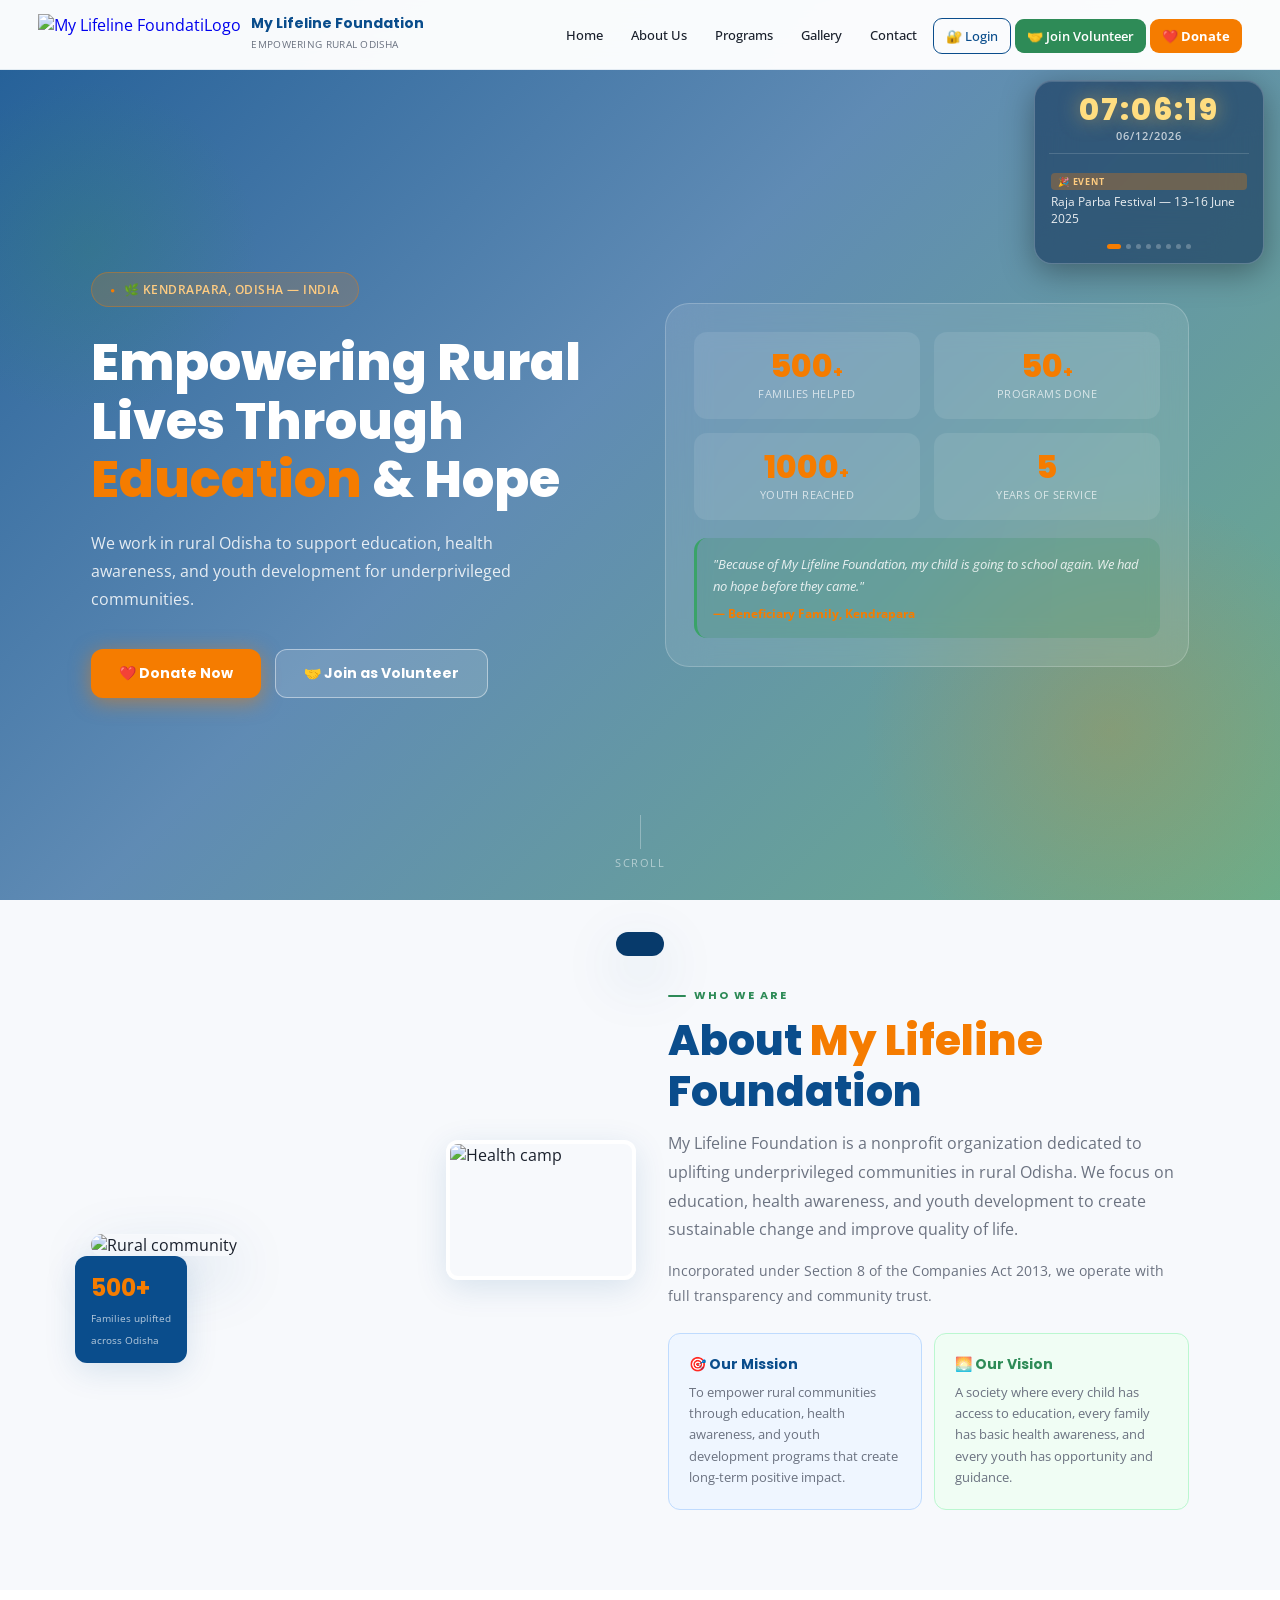
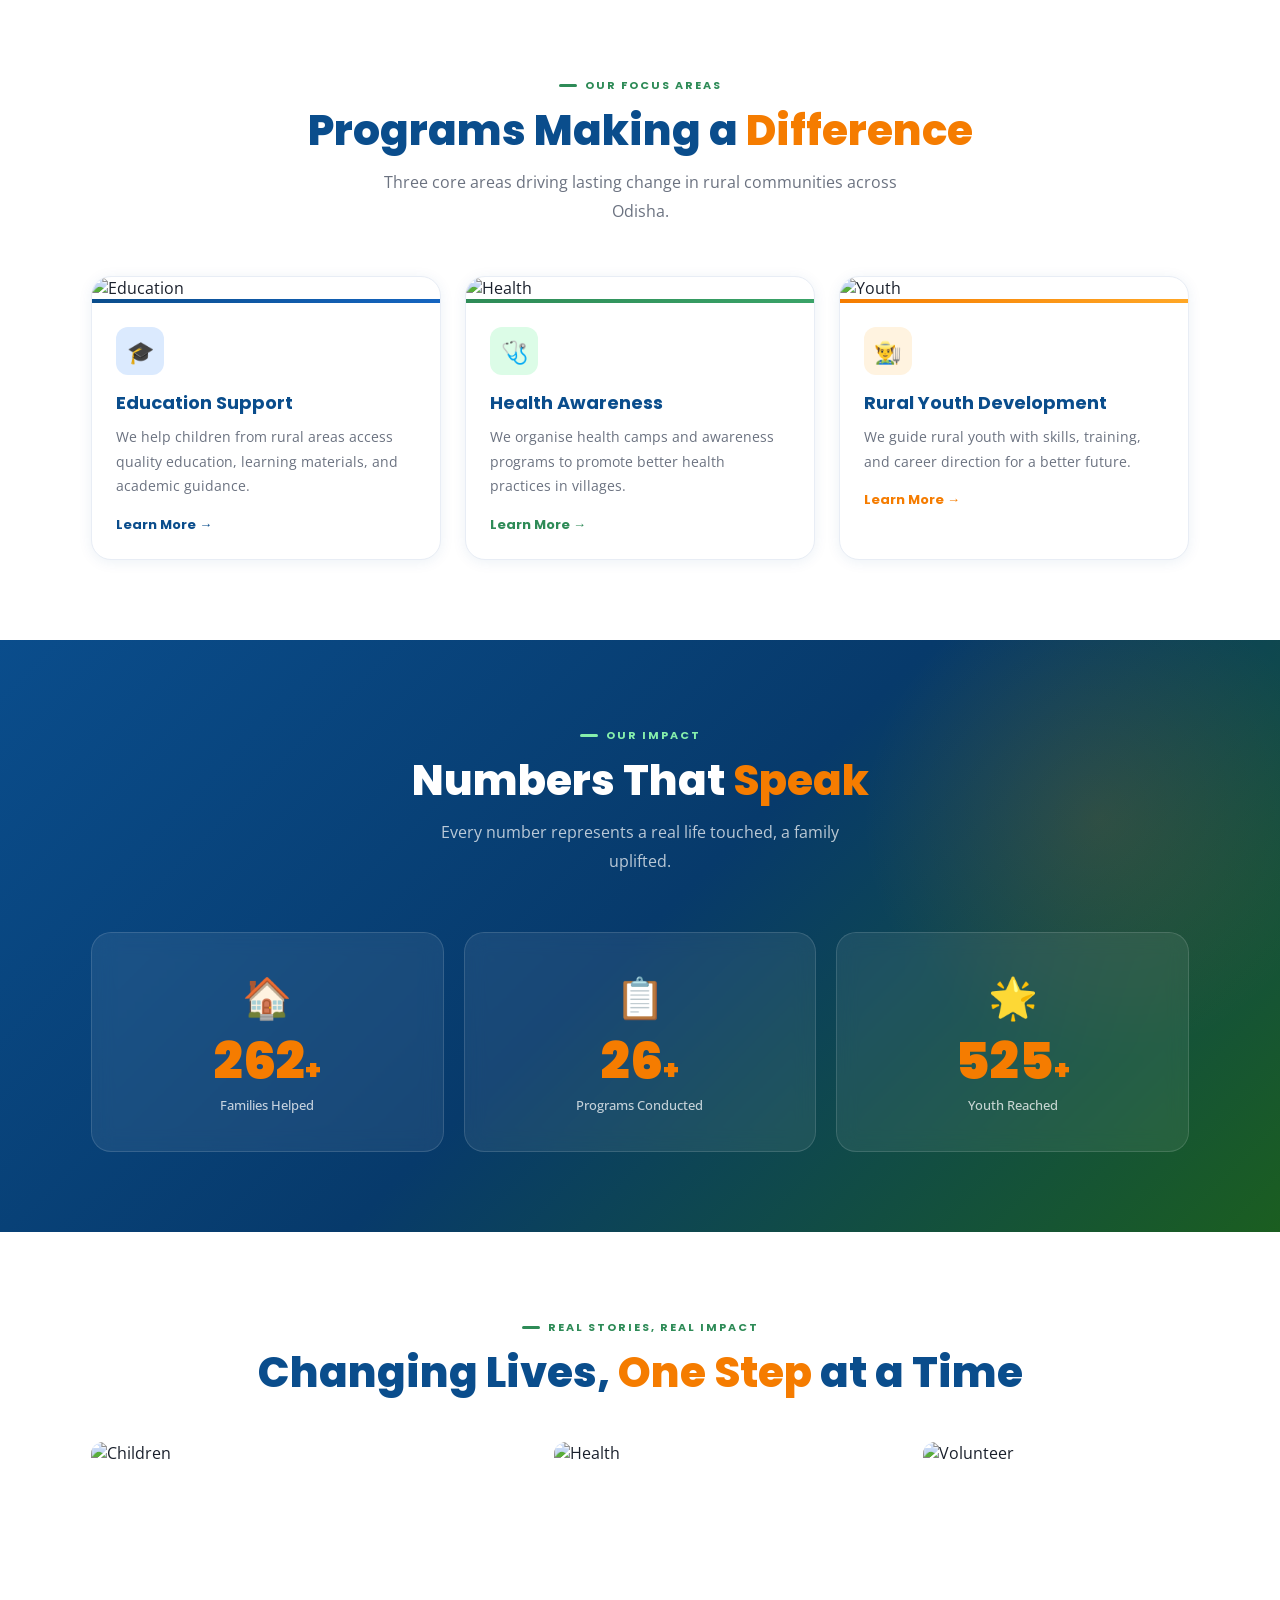
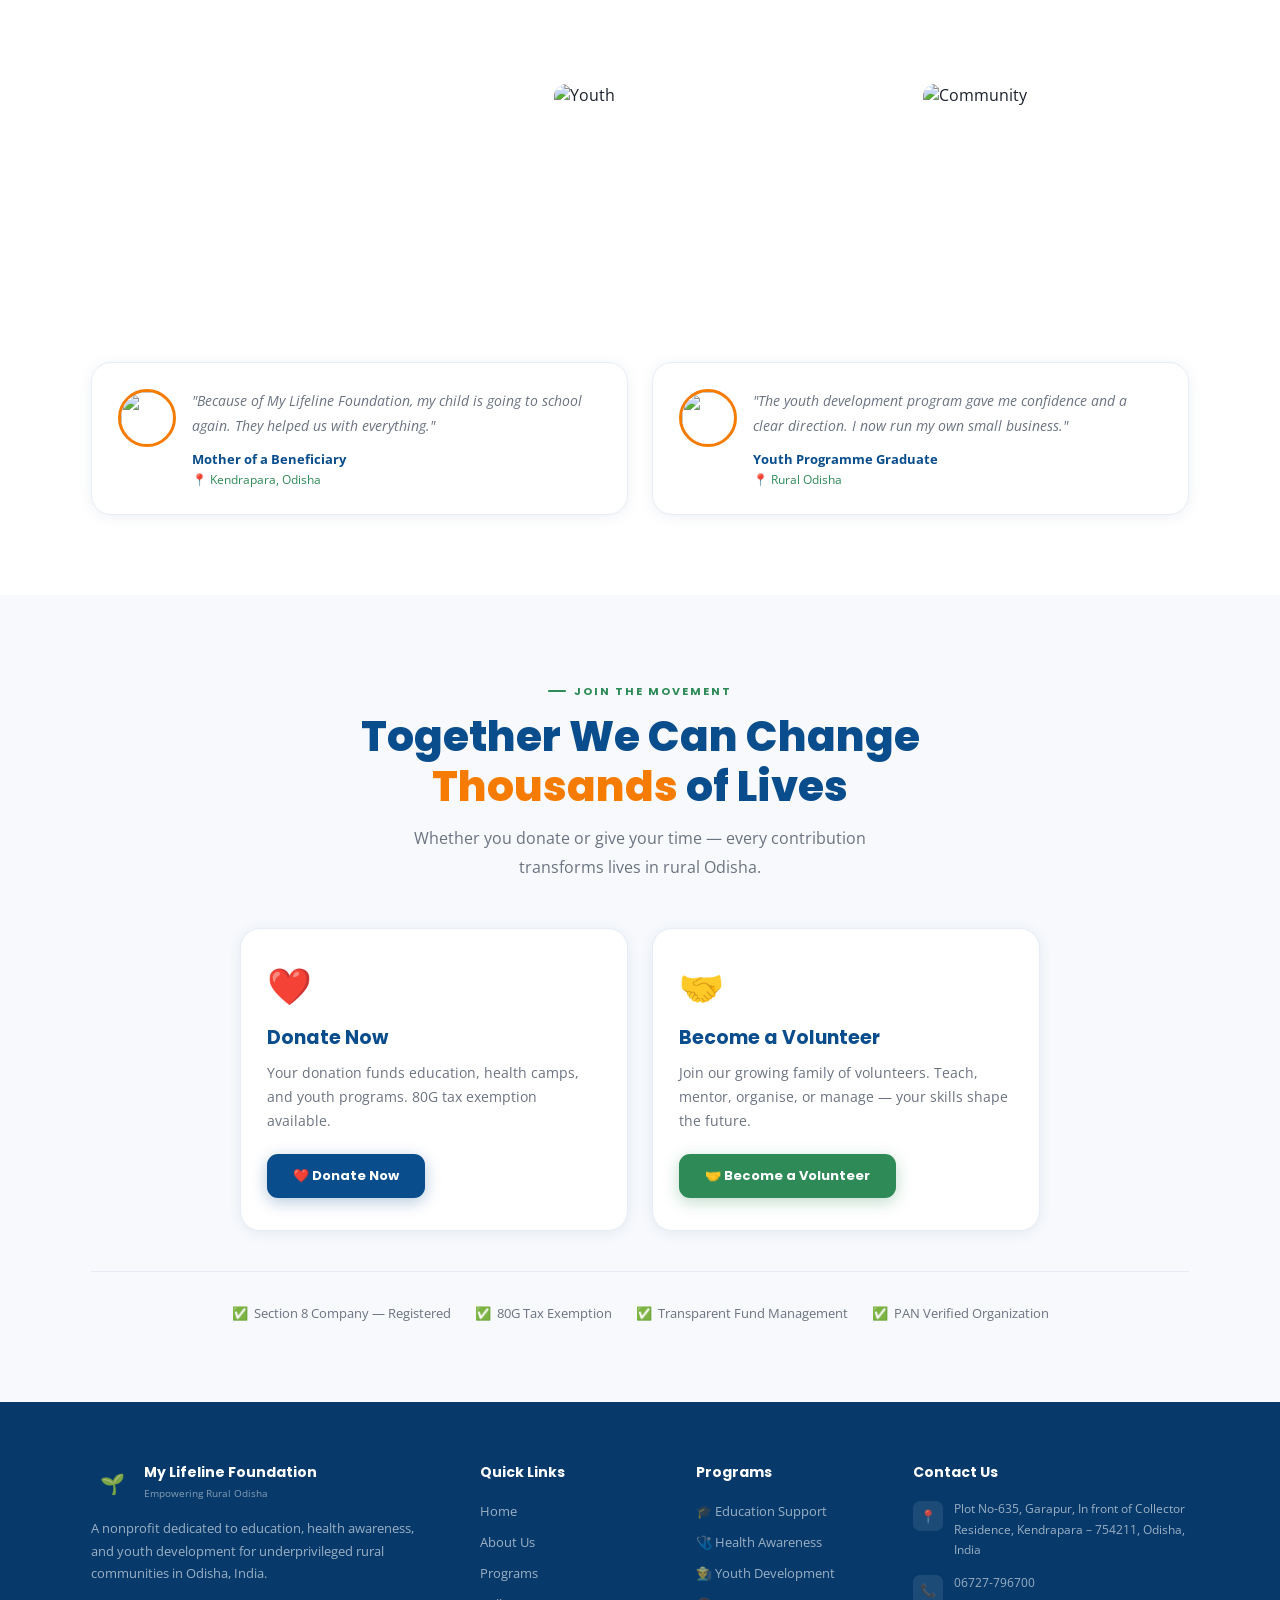
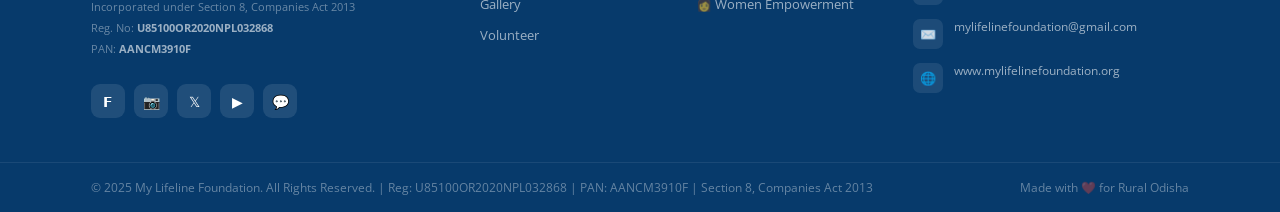
==== index.html @ 5afe2413 "Update index.html" ====
<!DOCTYPE html>
<html lang="en">
<head>
<meta charset="UTF-8">
<meta name="viewport" content="width=device-width, initial-scale=1.0">
<title>My Lifeline Foundation – Empowering Rural Odisha</title>
<link rel="preconnect" href="https://fonts.googleapis.com">
<link href="https://fonts.googleapis.com/css2?family=Poppins:wght@400;500;600;700;800;900&family=Open+Sans:wght@300;400;500;600&display=swap" rel="stylesheet">
<script src="https://cdnjs.cloudflare.com/ajax/libs/qrcodejs/1.0.0/qrcode.min.js"></script>
<script src="https://cdnjs.cloudflare.com/ajax/libs/jspdf/2.5.1/jspdf.umd.min.js"></script>
<script src="https://cdnjs.cloudflare.com/ajax/libs/html2canvas/1.4.1/html2canvas.min.js"></script>
<style>
/* ═══════════════════════════════════════════════
   ROOT VARIABLES
═══════════════════════════════════════════════ */
:root{
  --blue:#0A4D8C;--blue-dk:#073A6B;--blue-lt:#1565C0;
  --green:#2E8B57;--green-lt:#3AA368;
  --orange:#F57C00;--orange-lt:#FFF3E0;
  --white:#FFFFFF;--off:#F7F9FC;--gray:#6B7280;--gray-lt:#E8EDF5;--text:#1A202C;
  --sh-sm:0 2px 14px rgba(10,77,140,.08);
  --sh-md:0 8px 32px rgba(10,77,140,.13);
  --sh-lg:0 20px 60px rgba(10,77,140,.18);
  --r:20px;--r-sm:12px;
  --glass:rgba(255,255,255,0.12);
  --glass-border:rgba(255,255,255,0.25);
}
*{margin:0;padding:0;box-sizing:border-box;}
html{scroll-behavior:smooth;}
body{font-family:'Open Sans',sans-serif;color:var(--text);background:var(--white);overflow-x:hidden;}

/* ═══════════════════════════════════════════════
   NAV
═══════════════════════════════════════════════ */
.nav{position:fixed;top:0;left:0;right:0;z-index:1000;display:flex;align-items:center;justify-content:space-between;padding:0 3%;height:70px;background:rgba(255,255,255,.97);backdrop-filter:blur(16px);border-bottom:1px solid rgba(10,77,140,.09);transition:box-shadow .3s;}
.nav.scrolled{box-shadow:var(--sh-md);}
.logo{display:flex;align-items:center;gap:10px;text-decoration:none;}
.logo-ico{width:42px;height:42px;border-radius:11px;display:flex;align-items:center;justify-content:center;font-size:20px;flex-shrink:0;}
.logo-txt strong{display:block;font-family:'Poppins',sans-serif;font-size:14px;font-weight:700;color:var(--blue);line-height:1.1;}
.logo-txt span{font-size:10px;color:var(--gray);letter-spacing:.3px;text-transform:uppercase;}
.nav-links{display:flex;gap:4px;align-items:center;}
.nav-links a{text-decoration:none;color:var(--text);font-size:13px;font-weight:500;padding:8px 12px;border-radius:8px;transition:all .2s;cursor:pointer;}
.nav-links a:hover{background:var(--gray-lt);color:var(--blue);}
.nav-btn-login{border:1.5px solid var(--blue)!important;color:var(--blue)!important;border-radius:9px!important;}
.nav-btn-login:hover{background:var(--blue)!important;color:var(--white)!important;}
.nav-btn-volunteer{background:var(--green)!important;color:var(--white)!important;border-radius:9px!important;font-weight:600!important;}
.nav-btn-volunteer:hover{background:var(--green-lt)!important;transform:translateY(-1px);}
.nav-btn-donate{background:var(--orange)!important;color:var(--white)!important;border-radius:9px!important;font-weight:700!important;}
.nav-btn-donate:hover{background:#d96d00!important;transform:translateY(-1px);}
.nav-btn-profile{background:var(--blue)!important;color:var(--white)!important;border-radius:9px!important;font-weight:600!important;}
.nav-btn-profile:hover{background:var(--blue-lt)!important;}
.hamburger{display:none;flex-direction:column;gap:5px;cursor:pointer;padding:6px;}
.hamburger span{width:24px;height:2px;background:var(--blue);border-radius:2px;}
.mob-menu{display:none;position:fixed;top:70px;left:0;right:0;z-index:999;background:var(--white);border-bottom:1px solid var(--gray-lt);padding:16px 4%;flex-direction:column;gap:6px;box-shadow:var(--sh-md);}
.mob-menu.open{display:flex;}
.mob-menu a{text-decoration:none;color:var(--text);font-weight:500;padding:12px 16px;border-radius:10px;font-size:15px;cursor:pointer;}
.mob-menu a:hover{background:var(--gray-lt);}

/* ═══════════════════════════════════════════════
   HERO
═══════════════════════════════════════════════ */
.hero{min-height:100vh;display:flex;align-items:center;position:relative;overflow:hidden;padding-top:70px;}
.hero-bg{position:absolute;inset:0;background:linear-gradient(135deg,rgba(10,77,140,.90) 0%,rgba(10,77,140,.65) 45%,rgba(46,139,87,.70) 100%),url('https://images.unsplash.com/photo-1509062522246-3755977927d7?w=1800&q=80') center/cover no-repeat;}
.hero-g1{position:absolute;bottom:-80px;right:-80px;width:500px;height:500px;background:radial-gradient(circle,rgba(245,124,0,.2) 0%,transparent 70%);border-radius:50%;pointer-events:none;}
.hero-g2{position:absolute;top:80px;left:-80px;width:340px;height:340px;background:radial-gradient(circle,rgba(46,139,87,.22) 0%,transparent 70%);border-radius:50%;pointer-events:none;}
.hero-wrap{position:relative;z-index:2;max-width:1200px;margin:0 auto;padding:0 4%;display:grid;grid-template-columns:1fr 1fr;gap:50px;align-items:center;}
.hero-txt{color:var(--white);}
.hero-badge{display:inline-flex;align-items:center;gap:8px;background:rgba(245,124,0,.18);border:1px solid rgba(245,124,0,.35);padding:8px 18px;border-radius:50px;font-size:12px;font-weight:600;color:#FFCC80;margin-bottom:26px;letter-spacing:.5px;text-transform:uppercase;animation:fadeUp .8s ease both;}
.hero-badge::before{content:'●';color:var(--orange);font-size:8px;animation:pulse 2s infinite;}
@keyframes pulse{0%,100%{opacity:1}50%{opacity:.3}}
.hero-txt h1{font-family:'Poppins',sans-serif;font-size:clamp(28px,4vw,54px);font-weight:800;line-height:1.15;margin-bottom:20px;animation:fadeUp .8s .1s ease both;}
.hero-txt h1 em{color:var(--orange);font-style:normal;}
.hero-txt p{font-size:clamp(14px,1.6vw,16px);line-height:1.75;color:rgba(255,255,255,.85);max-width:480px;margin-bottom:36px;animation:fadeUp .8s .2s ease both;}
.hero-btns{display:flex;gap:14px;flex-wrap:wrap;animation:fadeUp .8s .3s ease both;}
.btn-org{background:var(--orange);color:var(--white);padding:13px 28px;border-radius:12px;font-size:14px;font-weight:700;text-decoration:none;display:inline-flex;align-items:center;gap:7px;transition:all .3s;box-shadow:0 4px 20px rgba(245,124,0,.5);font-family:'Poppins',sans-serif;cursor:pointer;border:none;}
.btn-org:hover{background:#d96d00;transform:translateY(-3px);box-shadow:0 8px 30px rgba(245,124,0,.6);}
.btn-wh{background:rgba(255,255,255,.13);color:var(--white);padding:13px 28px;border-radius:12px;border:1.5px solid rgba(255,255,255,.45);font-size:14px;font-weight:700;text-decoration:none;display:inline-flex;align-items:center;gap:7px;transition:all .3s;backdrop-filter:blur(8px);font-family:'Poppins',sans-serif;cursor:pointer;}
.btn-wh:hover{background:rgba(255,255,255,.22);transform:translateY(-3px);}
.hero-card{background:rgba(255,255,255,.1);backdrop-filter:blur(20px);border:1px solid rgba(255,255,255,.2);border-radius:24px;padding:28px;color:var(--white);animation:fadeUp .8s .4s ease both;}
.hero-stats{display:grid;grid-template-columns:1fr 1fr;gap:14px;}
.h-stat{text-align:center;padding:18px 10px;background:rgba(255,255,255,.09);border-radius:13px;}
.h-stat-n{font-family:'Poppins',sans-serif;font-size:32px;font-weight:800;color:var(--orange);line-height:1;}
.h-stat-l{font-size:11px;color:rgba(255,255,255,.7);margin-top:5px;text-transform:uppercase;letter-spacing:.4px;line-height:1.3;}
.hero-q{margin-top:18px;padding:16px;background:rgba(46,139,87,.2);border-radius:13px;border-left:3px solid #3AA368;}
.hero-q p{font-size:13px;line-height:1.65;color:rgba(255,255,255,.85);font-style:italic;}
.hero-q cite{display:block;margin-top:8px;font-size:12px;color:var(--orange);font-weight:700;font-style:normal;}
.scroll-hint{position:absolute;bottom:30px;left:50%;transform:translateX(-50%);z-index:2;display:flex;flex-direction:column;align-items:center;gap:6px;color:rgba(255,255,255,.5);font-size:11px;letter-spacing:1.5px;text-transform:uppercase;animation:bob 2s infinite;}
.scroll-line{width:1px;height:34px;background:rgba(255,255,255,.3);}
@keyframes bob{0%,100%{transform:translateX(-50%) translateY(0)}50%{transform:translateX(-50%) translateY(8px)}}
@keyframes fadeUp{from{opacity:0;transform:translateY(28px)}to{opacity:1;transform:translateY(0)}}

/* ═══════════════════════════════════════════════
   CLOCK WIDGET (TOP-RIGHT FLOATING)
═══════════════════════════════════════════════ */
.clock-widget{
  position:fixed;top:80px;right:16px;z-index:990;
  width:230px;
  background:rgba(10,40,80,0.55);
  backdrop-filter:blur(24px);
  -webkit-backdrop-filter:blur(24px);
  border:1px solid rgba(255,255,255,0.22);
  border-radius:18px;
  padding:14px;
  box-shadow:0 8px 32px rgba(0,0,0,0.35),inset 0 1px 0 rgba(255,255,255,0.15);
  color:var(--white);
  transition:opacity .3s;
}
.clock-widget.hero-hidden{opacity:0;pointer-events:none;}
.cw-time{
  font-family:'Poppins',sans-serif;
  font-size:30px;font-weight:800;
  letter-spacing:2px;color:#FFDD80;
  text-align:center;line-height:1;
  text-shadow:0 0 20px rgba(255,200,80,.5);
}
.cw-date{font-size:11px;text-align:center;color:rgba(255,255,255,.7);margin-top:3px;letter-spacing:1px;font-weight:600;}
.cw-divider{height:1px;background:rgba(255,255,255,.15);margin:10px 0;}
.cw-notice-box{height:72px;overflow:hidden;position:relative;}
.cw-notice-scroll{
  display:flex;flex-direction:column;gap:0;
  transition:transform .5s cubic-bezier(.4,0,.2,1);
}
.cw-notice-item{
  min-height:72px;padding:6px 2px;
  display:flex;flex-direction:column;justify-content:center;
}
.cw-notice-tag{
  display:inline-block;font-size:9px;font-weight:700;letter-spacing:.8px;text-transform:uppercase;
  padding:2px 7px;border-radius:4px;margin-bottom:4px;
}
.tag-event{background:rgba(245,124,0,.3);color:#FFCC80;}
.tag-program{background:rgba(46,139,87,.35);color:#86EFAC;}
.tag-birthday{background:rgba(219,39,119,.3);color:#F9A8D4;}
.tag-welcome{background:rgba(99,102,241,.3);color:#C4B5FD;}
.tag-rating{background:rgba(234,179,8,.3);color:#FDE68A;}
.cw-notice-text{font-size:11.5px;line-height:1.45;color:rgba(255,255,255,.9);}
.cw-dots{display:flex;gap:5px;justify-content:center;margin-top:8px;}
.cw-dot{width:5px;height:5px;border-radius:50%;background:rgba(255,255,255,.25);transition:all .3s;cursor:pointer;}
.cw-dot.active{background:var(--orange);width:14px;border-radius:3px;}

/* ═══════════════════════════════════════════════
   MODAL SYSTEM
═══════════════════════════════════════════════ */
.modal-overlay{
  position:fixed;inset:0;z-index:2000;
  background:rgba(7,58,107,0.75);
  backdrop-filter:blur(6px);
  display:none;align-items:center;justify-content:center;padding:16px;
}
.modal-overlay.open{display:flex;}
.modal-box{
  background:var(--white);
  border-radius:24px;
  width:100%;max-width:600px;max-height:90vh;
  overflow-y:auto;
  box-shadow:var(--sh-lg);
  position:relative;
  animation:modalIn .3s cubic-bezier(.34,1.56,.64,1) both;
}
.modal-box.wide{max-width:760px;}
@keyframes modalIn{from{opacity:0;transform:scale(.92) translateY(20px)}to{opacity:1;transform:scale(1) translateY(0)}}
.modal-hd{
  padding:24px 28px 18px;
  border-bottom:1px solid var(--gray-lt);
  display:flex;align-items:center;justify-content:space-between;
  position:sticky;top:0;background:var(--white);z-index:1;border-radius:24px 24px 0 0;
}
.modal-hd h2{font-family:'Poppins',sans-serif;font-size:20px;font-weight:700;color:var(--blue);}
.modal-hd span{font-size:12px;color:var(--gray);}
.modal-close{width:32px;height:32px;border-radius:8px;border:none;background:var(--gray-lt);cursor:pointer;font-size:16px;display:flex;align-items:center;justify-content:center;transition:all .2s;color:var(--gray);}
.modal-close:hover{background:#fee2e2;color:#dc2626;}
.modal-body{padding:24px 28px 28px;}

/* FORM */
.form-row{display:grid;grid-template-columns:1fr 1fr;gap:14px;margin-bottom:14px;}
.form-row.single{grid-template-columns:1fr;}
.form-row.three{grid-template-columns:1fr 1fr 1fr;}
.field{display:flex;flex-direction:column;gap:5px;}
.field label{font-size:12px;font-weight:600;color:var(--blue);text-transform:uppercase;letter-spacing:.5px;}
.field input,.field select,.field textarea{
  padding:10px 13px;border:1.5px solid var(--gray-lt);border-radius:10px;
  font-size:14px;font-family:'Open Sans',sans-serif;color:var(--text);
  transition:border-color .2s,box-shadow .2s;outline:none;background:var(--white);
}
.field input:focus,.field select:focus{border-color:var(--blue);box-shadow:0 0 0 3px rgba(10,77,140,.08);}
.field input.err{border-color:#ef4444;}
.field-note{font-size:11px;color:var(--gray);margin-top:2px;}
.form-section-title{
  font-family:'Poppins',sans-serif;font-size:13px;font-weight:700;
  color:var(--blue);text-transform:uppercase;letter-spacing:1px;
  padding:10px 0 8px;border-top:1px solid var(--gray-lt);margin-top:6px;
  display:flex;align-items:center;gap:6px;
}
.tc-box{
  background:var(--off);border:1px solid var(--gray-lt);border-radius:12px;
  padding:14px;margin:16px 0;font-size:12.5px;color:var(--gray);line-height:1.7;
}
.tc-box p{margin-bottom:6px;display:flex;gap:6px;align-items:flex-start;}
.tc-box p::before{content:'•';color:var(--orange);font-weight:700;flex-shrink:0;}
.tc-check{display:flex;align-items:flex-start;gap:10px;margin-bottom:18px;cursor:pointer;}
.tc-check input[type=checkbox]{width:17px;height:17px;margin-top:2px;accent-color:var(--green);flex-shrink:0;}
.tc-check span{font-size:13px;color:var(--text);font-weight:500;line-height:1.5;}
.btn-submit{
  width:100%;padding:14px;border-radius:12px;border:none;
  background:var(--green);color:var(--white);
  font-family:'Poppins',sans-serif;font-size:15px;font-weight:700;
  cursor:pointer;transition:all .3s;
  box-shadow:0 4px 16px rgba(46,139,87,.35);
}
.btn-submit:hover:not(:disabled){background:var(--green-lt);transform:translateY(-2px);}
.btn-submit:disabled{background:#9CA3AF;cursor:not-allowed;box-shadow:none;}
.btn-blue-full{
  width:100%;padding:13px;border-radius:12px;border:none;
  background:var(--blue);color:var(--white);
  font-family:'Poppins',sans-serif;font-size:14px;font-weight:700;
  cursor:pointer;transition:all .3s;box-shadow:0 4px 16px rgba(10,77,140,.3);
}
.btn-blue-full:hover{background:var(--blue-lt);transform:translateY(-2px);}

/* ═══════════════════════════════════════════════
   SUCCESS SCREEN
═══════════════════════════════════════════════ */
.success-overlay{
  position:fixed;inset:0;z-index:3000;
  background:linear-gradient(135deg,var(--blue-dk) 0%,#0d4f30 100%);
  display:none;align-items:center;justify-content:center;
  flex-direction:column;text-align:center;padding:24px;
}
.success-overlay.open{display:flex;}
.success-circle{
  width:110px;height:110px;border-radius:50%;
  background:rgba(46,139,87,.2);border:3px solid var(--green);
  display:flex;align-items:center;justify-content:center;
  font-size:50px;margin-bottom:28px;
  animation:popIn .6s cubic-bezier(.34,1.56,.64,1) both;
}
@keyframes popIn{from{transform:scale(0)}to{transform:scale(1)}}
.success-overlay h1{font-family:'Poppins',sans-serif;font-size:clamp(20px,3vw,30px);font-weight:800;color:var(--white);margin-bottom:12px;max-width:560px;}
.success-overlay p{font-size:15px;color:rgba(255,255,255,.8);max-width:460px;line-height:1.7;margin-bottom:30px;}
.success-id-badge{
  background:rgba(255,255,255,.1);backdrop-filter:blur(10px);
  border:1px solid rgba(255,255,255,.25);border-radius:14px;
  padding:16px 32px;margin-bottom:28px;
  font-family:'Poppins',sans-serif;font-size:22px;font-weight:800;
  color:#FFDD80;letter-spacing:2px;
}
.btn-goto-profile{
  background:var(--orange);color:var(--white);
  padding:15px 36px;border-radius:14px;border:none;
  font-family:'Poppins',sans-serif;font-size:16px;font-weight:700;
  cursor:pointer;transition:all .3s;
  box-shadow:0 4px 20px rgba(245,124,0,.5);
}
.btn-goto-profile:hover{background:#d96d00;transform:translateY(-3px);}

/* ═══════════════════════════════════════════════
   PROFILE DASHBOARD
═══════════════════════════════════════════════ */
.profile-overlay{
  position:fixed;inset:0;z-index:2500;
  background:linear-gradient(135deg,#EFF6FF 0%,#F0FDF4 100%);
  display:none;overflow-y:auto;
}
.profile-overlay.open{display:block;}
.profile-header-bar{
  background:var(--blue);padding:14px 4%;
  display:flex;align-items:center;justify-content:space-between;
}
.profile-header-bar .logo-w{display:flex;align-items:center;gap:10px;color:var(--white);}
.profile-header-bar .logo-w span{font-family:'Poppins',sans-serif;font-size:16px;font-weight:700;}
.profile-header-btns{display:flex;gap:10px;}
.btn-sm{padding:8px 18px;border-radius:9px;font-size:13px;font-weight:600;cursor:pointer;transition:all .2s;font-family:'Poppins',sans-serif;border:none;}
.btn-sm-outline{background:rgba(255,255,255,.1);color:var(--white);border:1px solid rgba(255,255,255,.3);}
.btn-sm-outline:hover{background:rgba(255,255,255,.2);}
.btn-sm-danger{background:#ef4444;color:var(--white);}
.btn-sm-danger:hover{background:#dc2626;}
.btn-sm-save{background:var(--green);color:var(--white);}
.btn-sm-save:hover{background:var(--green-lt);}

.profile-container{max-width:960px;margin:0 auto;padding:30px 4% 60px;}
.profile-grid{display:grid;grid-template-columns:300px 1fr;gap:24px;align-items:start;}

.profile-card-left{
  background:var(--white);border-radius:var(--r);
  box-shadow:var(--sh-sm);padding:28px;text-align:center;
  border:1px solid var(--gray-lt);position:sticky;top:20px;
}
.profile-photo-wrap{position:relative;width:120px;height:120px;margin:0 auto 16px;}
.profile-photo{width:120px;height:120px;border-radius:50%;object-fit:cover;border:4px solid var(--blue);}
.profile-photo-default{width:120px;height:120px;border-radius:50%;background:linear-gradient(135deg,var(--blue),var(--green));display:flex;align-items:center;justify-content:center;font-size:44px;border:4px solid var(--blue);color:var(--white);}
.photo-upload-btn{
  position:absolute;bottom:2px;right:2px;
  width:32px;height:32px;border-radius:50%;
  background:var(--orange);border:2px solid var(--white);
  display:flex;align-items:center;justify-content:center;
  cursor:pointer;font-size:14px;transition:all .2s;
}
.photo-upload-btn:hover{transform:scale(1.1);}
.photo-upload-input{display:none;}
.profile-name{font-family:'Poppins',sans-serif;font-size:18px;font-weight:700;color:var(--blue);margin-bottom:4px;}
.profile-id-tag{
  display:inline-block;background:var(--blue);color:var(--white);
  padding:5px 14px;border-radius:20px;font-size:12px;font-weight:700;
  letter-spacing:1px;font-family:'Poppins',sans-serif;margin-bottom:12px;
}
.profile-status{
  display:inline-flex;align-items:center;gap:5px;
  background:#DCFCE7;color:var(--green);
  padding:5px 12px;border-radius:20px;font-size:12px;font-weight:600;margin-bottom:18px;
}
.profile-status::before{content:'●';font-size:8px;}
.qr-wrapper{
  background:var(--off);border:1px solid var(--gray-lt);
  border-radius:12px;padding:14px;margin-bottom:16px;
}
.qr-wrapper p{font-size:11px;color:var(--gray);margin-top:8px;text-align:center;}
#profile-qr-code canvas,#profile-qr-code img{border-radius:8px;}
.btn-download-id{
  width:100%;padding:11px;border-radius:10px;border:none;
  background:linear-gradient(135deg,var(--blue),var(--blue-lt));
  color:var(--white);font-family:'Poppins',sans-serif;
  font-size:13px;font-weight:700;cursor:pointer;transition:all .3s;
  display:flex;align-items:center;justify-content:center;gap:6px;
}
.btn-download-id:hover{transform:translateY(-2px);box-shadow:var(--sh-md);}

.profile-card-right{background:var(--white);border-radius:var(--r);box-shadow:var(--sh-sm);padding:28px;border:1px solid var(--gray-lt);}
.profile-section-title{
  font-family:'Poppins',sans-serif;font-size:13px;font-weight:700;
  color:var(--blue);text-transform:uppercase;letter-spacing:1px;
  border-bottom:2px solid var(--gray-lt);padding-bottom:10px;margin:20px 0 16px;
  display:flex;align-items:center;gap:7px;
}
.profile-section-title:first-child{margin-top:0;}
.profile-field-row{display:grid;grid-template-columns:1fr 1fr;gap:14px;margin-bottom:14px;}
.profile-field-row.single{grid-template-columns:1fr;}
.profile-field-row.three{grid-template-columns:1fr 1fr 1fr;}
.pfield{display:flex;flex-direction:column;gap:4px;}
.pfield label{font-size:11.5px;font-weight:600;color:var(--gray);text-transform:uppercase;letter-spacing:.5px;}
.pfield input,.pfield select{
  padding:10px 13px;border:1.5px solid var(--gray-lt);border-radius:10px;
  font-size:14px;font-family:'Open Sans',sans-serif;color:var(--text);
  transition:all .2s;outline:none;background:var(--white);
}
.pfield input:focus,.pfield select:focus{border-color:var(--blue);box-shadow:0 0 0 3px rgba(10,77,140,.08);}
.pfield input[readonly]{background:var(--off);color:var(--gray);cursor:not-allowed;}
.pfield .locked-tag{font-size:11px;color:var(--gray);margin-top:3px;}

/* ═══════════════════════════════════════════════
   QR PUBLIC PROFILE
═══════════════════════════════════════════════ */
.qr-profile-card{
  background:var(--white);border-radius:24px;
  max-width:380px;width:100%;
  box-shadow:0 20px 60px rgba(0,0,0,0.3);
  overflow:hidden;animation:modalIn .3s both;
}
.qr-profile-header{
  background:linear-gradient(135deg,var(--blue),var(--green));
  padding:30px 24px 80px;text-align:center;position:relative;
}
.qr-profile-header::after{
  content:'';position:absolute;bottom:-1px;left:0;right:0;
  height:60px;background:var(--white);
  clip-path:ellipse(55% 100% at 50% 100%);
}
.qr-profile-photo{
  width:90px;height:90px;border-radius:50%;
  object-fit:cover;border:4px solid rgba(255,255,255,.8);
  margin-bottom:10px;
}
.qr-profile-photo-def{
  width:90px;height:90px;border-radius:50%;
  background:rgba(255,255,255,.2);
  display:flex;align-items:center;justify-content:center;
  font-size:36px;border:4px solid rgba(255,255,255,.8);margin:0 auto 10px;
}
.qr-profile-header h2{font-family:'Poppins',sans-serif;font-size:18px;font-weight:700;color:var(--white);}
.qr-profile-body{padding:20px 24px 28px;text-align:center;}
.qr-vol-id{
  font-family:'Poppins',sans-serif;font-size:16px;font-weight:800;
  color:var(--blue);letter-spacing:2px;margin-bottom:6px;
}
.qr-vol-status{
  display:inline-flex;align-items:center;gap:5px;
  background:#DCFCE7;color:var(--green);
  padding:5px 14px;border-radius:20px;font-size:12px;font-weight:600;margin-bottom:16px;
}
.qr-vol-status::before{content:'✓';font-weight:700;}
.qr-info-row{
  display:flex;justify-content:center;gap:20px;
  font-size:13px;color:var(--gray);margin-bottom:12px;
}
.qr-info-row strong{color:var(--text);}
.qr-org-badge{
  background:var(--off);border:1px solid var(--gray-lt);
  border-radius:10px;padding:10px;
  font-size:12px;color:var(--gray);margin-top:8px;
}

/* ═══════════════════════════════════════════════
   DIGITAL ID CARD (for PDF)
═══════════════════════════════════════════════ */
#id-card-template{
  position:fixed;left:-9999px;top:-9999px;
  width:340px;background:linear-gradient(135deg,var(--blue-dk) 0%,var(--blue) 60%,#1B5E20 100%);
  border-radius:16px;padding:0;overflow:hidden;font-family:'Open Sans',sans-serif;
}
.id-card-inner{padding:20px;}
.id-card-top{display:flex;align-items:center;gap:10px;margin-bottom:14px;border-bottom:1px solid rgba(255,255,255,.15);padding-bottom:14px;}
.id-card-logo{width:36px;height:36px;border-radius:8px;display:flex;align-items:center;justify-content:center;font-size:18px;}
.id-card-org{color:var(--white);}
.id-card-org strong{display:block;font-family:'Poppins',sans-serif;font-size:11px;font-weight:700;line-height:1.2;}
.id-card-org span{font-size:8px;color:rgba(255,255,255,.6);}
.id-card-vol-type{background:var(--orange);color:var(--white);font-size:8px;font-weight:700;letter-spacing:1px;padding:2px 8px;border-radius:4px;text-align:right;margin-bottom:12px;}
.id-card-main{display:flex;gap:14px;align-items:flex-start;}
.id-card-photo{width:64px;height:64px;border-radius:10px;object-fit:cover;border:2px solid rgba(255,255,255,.3);flex-shrink:0;}
.id-card-photo-def{width:64px;height:64px;border-radius:10px;background:rgba(255,255,255,.15);display:flex;align-items:center;justify-content:center;font-size:28px;border:2px solid rgba(255,255,255,.3);flex-shrink:0;}
.id-card-info{}
.id-card-name{font-family:'Poppins',sans-serif;font-size:14px;font-weight:700;color:var(--white);margin-bottom:4px;}
.id-card-detail{font-size:10px;color:rgba(255,255,255,.7);line-height:1.6;}
.id-card-detail strong{color:var(--white);}
.id-card-footer{margin-top:14px;padding-top:12px;border-top:1px solid rgba(255,255,255,.15);display:flex;justify-content:space-between;align-items:center;}
.id-card-id{font-family:'Poppins',sans-serif;font-size:11px;font-weight:700;color:#FFDD80;letter-spacing:1.5px;}
.id-card-qr{width:50px;height:50px;}

/* ═══════════════════════════════════════════════
   SECTION HELPERS
═══════════════════════════════════════════════ */
.sec{padding:80px 4%;max-width:1200px;margin:0 auto;}
.bg-off{background:var(--off);}
.lbl{display:inline-flex;align-items:center;gap:8px;font-size:11px;font-weight:700;letter-spacing:2px;text-transform:uppercase;color:var(--green);margin-bottom:12px;font-family:'Poppins',sans-serif;}
.lbl::before{content:'';width:18px;height:2.5px;background:var(--green);border-radius:2px;}
.sec-title{font-family:'Poppins',sans-serif;font-size:clamp(24px,3.5vw,42px);font-weight:800;color:var(--blue);line-height:1.2;margin-bottom:12px;}
.sec-title em{color:var(--orange);font-style:normal;}
.sec-desc{font-size:16px;line-height:1.8;color:var(--gray);}

/* ABOUT */
.about-grid{display:grid;grid-template-columns:1fr 1fr;gap:56px;align-items:center;}
.img-wrap{position:relative;}
.img-main{width:100%;height:420px;object-fit:cover;border-radius:var(--r);box-shadow:var(--sh-lg);}
.img-float{position:absolute;bottom:-24px;right:-24px;width:190px;height:140px;object-fit:cover;border-radius:var(--r-sm);border:4px solid var(--white);box-shadow:var(--sh-md);}
.img-badge{position:absolute;top:22px;left:-16px;background:var(--blue);color:var(--white);padding:14px 16px;border-radius:var(--r-sm);box-shadow:var(--sh-md);}
.img-badge strong{display:block;font-family:'Poppins',sans-serif;font-size:24px;color:var(--orange);}
.img-badge span{font-size:10px;color:rgba(255,255,255,.7);}
.mv-grid{display:grid;grid-template-columns:1fr 1fr;gap:12px;margin-top:24px;}
.mv-card{padding:20px;border-radius:var(--r-sm);border:1px solid var(--gray-lt);transition:all .3s;}
.mv-card:hover{transform:translateY(-3px);box-shadow:var(--sh-sm);}
.mv-m{background:#EFF6FF;border-color:#BFDBFE;}
.mv-v{background:#F0FDF4;border-color:#BBF7D0;}
.mv-card h4{font-family:'Poppins',sans-serif;font-size:14px;font-weight:700;margin-bottom:7px;}
.mv-m h4{color:var(--blue);}
.mv-v h4{color:var(--green);}
.mv-card p{font-size:13px;line-height:1.65;color:var(--gray);}

/* PROGRAMS */
.prg-hd{text-align:center;margin-bottom:50px;}
.prg-hd .lbl{justify-content:center;}
.prg-hd .sec-desc{max-width:520px;margin:0 auto;text-align:center;}
.prg-cards{display:grid;grid-template-columns:repeat(3,1fr);gap:24px;}
.prg-card{background:var(--white);border-radius:var(--r);overflow:hidden;box-shadow:var(--sh-sm);border:1px solid var(--gray-lt);transition:all .4s;}
.prg-card:hover{transform:translateY(-10px);box-shadow:var(--sh-lg);}
.prg-img{width:100%;height:200px;object-fit:cover;}
.prg-bar{height:4px;}
.prg-card:nth-child(1) .prg-bar{background:linear-gradient(90deg,var(--blue),var(--blue-lt));}
.prg-card:nth-child(2) .prg-bar{background:linear-gradient(90deg,var(--green),var(--green-lt));}
.prg-card:nth-child(3) .prg-bar{background:linear-gradient(90deg,var(--orange),#FFA726);}
.prg-body{padding:24px;}
.prg-ico{width:48px;height:48px;border-radius:12px;display:flex;align-items:center;justify-content:center;font-size:22px;margin-bottom:14px;}
.prg-card:nth-child(1) .prg-ico{background:#DBEAFE;}
.prg-card:nth-child(2) .prg-ico{background:#DCFCE7;}
.prg-card:nth-child(3) .prg-ico{background:var(--orange-lt);}
.prg-card h3{font-family:'Poppins',sans-serif;font-size:18px;font-weight:700;color:var(--blue);margin-bottom:9px;}
.prg-card p{font-size:14px;line-height:1.75;color:var(--gray);}
.prg-card a{display:inline-flex;align-items:center;gap:5px;margin-top:16px;font-size:13px;font-weight:700;text-decoration:none;transition:gap .2s;font-family:'Poppins',sans-serif;}
.prg-card:nth-child(1) a{color:var(--blue);}
.prg-card:nth-child(2) a{color:var(--green);}
.prg-card:nth-child(3) a{color:var(--orange);}
.prg-card a:hover{gap:9px;}

/* IMPACT */
.imp-sec{background:linear-gradient(135deg,var(--blue) 0%,var(--blue-dk) 50%,#1B5E20 100%);position:relative;overflow:hidden;}
.imp-sec::before{content:'';position:absolute;top:-100px;right:-100px;width:560px;height:560px;background:radial-gradient(circle,rgba(245,124,0,.14) 0%,transparent 60%);border-radius:50%;}
.imp-in{max-width:1200px;margin:0 auto;padding:80px 4%;position:relative;z-index:1;}
.imp-hd{text-align:center;margin-bottom:56px;}
.imp-hd .lbl{color:#86EFAC;justify-content:center;}
.imp-hd .lbl::before{background:#86EFAC;}
.imp-hd .sec-title{color:var(--white);}
.imp-hd .sec-desc{color:rgba(255,255,255,.72);max-width:460px;margin:0 auto;text-align:center;}
.imp-grid{display:grid;grid-template-columns:repeat(3,1fr);gap:20px;}
.imp-card{text-align:center;padding:36px 18px;background:rgba(255,255,255,.07);border:1px solid rgba(255,255,255,.13);border-radius:var(--r);backdrop-filter:blur(10px);transition:all .3s;}
.imp-card:hover{background:rgba(255,255,255,.13);transform:translateY(-5px);}
.imp-ico{font-size:40px;margin-bottom:12px;}
.imp-num{font-family:'Poppins',sans-serif;font-size:clamp(36px,4vw,52px);font-weight:900;color:var(--orange);line-height:1;}
.imp-lbl{font-size:13px;color:rgba(255,255,255,.75);margin-top:9px;line-height:1.45;font-weight:500;}

/* GALLERY */
.gal-hd{text-align:center;margin-bottom:44px;}
.gal-hd .lbl{justify-content:center;}
.gal-grid{display:grid;grid-template-columns:repeat(12,1fr);grid-template-rows:230px 230px;gap:12px;}
.gi{border-radius:var(--r-sm);overflow:hidden;position:relative;}
.gi img{width:100%;height:100%;object-fit:cover;transition:transform .5s;}
.gi:hover img{transform:scale(1.06);}
.gi-ov{position:absolute;inset:0;background:linear-gradient(0deg,rgba(10,77,140,.82) 0%,transparent 55%);opacity:0;transition:opacity .3s;display:flex;align-items:flex-end;padding:12px;}
.gi:hover .gi-ov{opacity:1;}
.gi-cap{color:var(--white);font-size:12px;font-weight:600;}
.g1{grid-column:span 5;grid-row:span 2;}
.g2{grid-column:span 4;}
.g3{grid-column:span 3;}
.g4{grid-column:span 4;}
.g5{grid-column:span 3;}

/* STORIES */
.stories{display:grid;grid-template-columns:1fr 1fr;gap:24px;margin-top:48px;}
.st-card{background:var(--white);border-radius:var(--r);padding:26px;box-shadow:var(--sh-sm);border:1px solid var(--gray-lt);display:flex;gap:16px;align-items:flex-start;transition:all .3s;}
.st-card:hover{box-shadow:var(--sh-md);transform:translateY(-4px);}
.st-av{width:58px;height:58px;border-radius:50%;object-fit:cover;border:3px solid var(--orange);flex-shrink:0;}
.st-body blockquote{font-size:14px;line-height:1.75;color:var(--gray);font-style:italic;margin-bottom:9px;}
.st-body cite{font-size:13px;font-weight:700;color:var(--blue);font-style:normal;}
.st-body .loc{font-size:12px;color:var(--green);margin-top:2px;}

/* JOIN */
.join-hd{text-align:center;margin-bottom:46px;}
.join-hd .lbl{justify-content:center;}
.join-hd .sec-desc{max-width:480px;margin:0 auto;text-align:center;}
.join-cards{display:grid;grid-template-columns:1fr 1fr;gap:24px;max-width:800px;margin:0 auto 40px;}
.jn-card{background:var(--white);border-radius:var(--r);padding:32px 26px;box-shadow:var(--sh-sm);border:1px solid var(--gray-lt);transition:all .3s;}
.jn-card:hover{transform:translateY(-5px);box-shadow:var(--sh-md);}
.jn-ico{font-size:36px;margin-bottom:13px;}
.jn-card h3{font-family:'Poppins',sans-serif;font-size:19px;font-weight:700;color:var(--blue);margin-bottom:9px;}
.jn-card p{font-size:14px;color:var(--gray);line-height:1.7;margin-bottom:22px;}
.btn-blue{background:var(--blue);color:var(--white);padding:12px 26px;border-radius:11px;border:none;font-size:13px;font-weight:700;text-decoration:none;display:inline-flex;align-items:center;gap:7px;transition:all .3s;box-shadow:0 4px 16px rgba(10,77,140,.3);font-family:'Poppins',sans-serif;cursor:pointer;}
.btn-blue:hover{background:var(--blue-lt);transform:translateY(-2px);}
.btn-green{background:var(--green);color:var(--white);padding:12px 26px;border-radius:11px;border:none;font-size:13px;font-weight:700;text-decoration:none;display:inline-flex;align-items:center;gap:7px;transition:all .3s;box-shadow:0 4px 16px rgba(46,139,87,.3);font-family:'Poppins',sans-serif;cursor:pointer;}
.btn-green:hover{background:var(--green-lt);transform:translateY(-2px);}
.trust-row{display:flex;align-items:center;justify-content:center;gap:24px;flex-wrap:wrap;padding-top:32px;border-top:1px solid var(--gray-lt);}
.trust-item{display:flex;align-items:center;gap:6px;font-size:13px;color:var(--gray);}
.trust-item span{color:var(--green);}

/* FOOTER */
footer{background:var(--blue-dk);color:rgba(255,255,255,.8);}
.ft-top{max-width:1200px;margin:0 auto;padding:60px 4% 44px;display:grid;grid-template-columns:2fr 1fr 1fr 1.6fr;gap:44px;}
.ft-brand{display:flex;flex-direction:column;gap:13px;}
.ft-logo{display:flex;align-items:center;gap:11px;}
.ft-logo-ico{width:42px;height:42px;border-radius:11px;display:flex;align-items:center;justify-content:center;font-size:20px;flex-shrink:0;}
.ft-logo-txt strong{display:block;font-family:'Poppins',sans-serif;font-size:14px;font-weight:700;color:var(--white);line-height:1.1;}
.ft-logo-txt span{font-size:10px;color:rgba(255,255,255,.5);}
.ft-brand p{font-size:13px;line-height:1.7;color:rgba(255,255,255,.6);}
.ft-reg{font-size:11px;color:rgba(255,255,255,.4);line-height:1.9;}
.ft-reg strong{color:rgba(255,255,255,.6);}
.ft-col h4{font-family:'Poppins',sans-serif;font-weight:700;font-size:14px;color:var(--white);margin-bottom:16px;}
.ft-col ul{list-style:none;display:flex;flex-direction:column;gap:9px;}
.ft-col ul li a{color:rgba(255,255,255,.6);text-decoration:none;font-size:13px;transition:color .2s;}
.ft-col ul li a:hover{color:var(--orange);}
.ft-ci{display:flex;gap:11px;align-items:flex-start;margin-bottom:12px;}
.ft-ci-ico{width:30px;height:30px;border-radius:7px;background:rgba(255,255,255,.09);display:flex;align-items:center;justify-content:center;font-size:13px;flex-shrink:0;margin-top:2px;}
.ft-ci-txt{font-size:12px;color:rgba(255,255,255,.6);line-height:1.7;}
.ft-ci-txt a{color:rgba(255,255,255,.6);text-decoration:none;}
.ft-ci-txt a:hover{color:var(--orange);}
.socials{display:flex;gap:9px;margin-top:12px;}
.soc{width:34px;height:34px;border-radius:9px;background:rgba(255,255,255,.1);display:flex;align-items:center;justify-content:center;font-size:14px;transition:all .2s;text-decoration:none;color:var(--white);}
.soc:hover{background:var(--orange);transform:translateY(-3px);}
.ft-bot-wrap{border-top:1px solid rgba(255,255,255,.08);}
.ft-bot-in{max-width:1200px;margin:0 auto;padding:16px 4%;display:flex;justify-content:space-between;align-items:center;flex-wrap:wrap;gap:8px;font-size:12px;color:rgba(255,255,255,.38);}

/* REVEAL */
.reveal{opacity:0;transform:translateY(34px);transition:opacity .7s ease,transform .7s ease;}
.reveal.visible{opacity:1;transform:translateY(0);}
.d1{transition-delay:.1s}.d2{transition-delay:.2s}.d3{transition-delay:.3s}

/* LOGIN MODAL special */
.login-icon{text-align:center;font-size:48px;margin-bottom:10px;}
.login-divider{text-align:center;font-size:12px;color:var(--gray);margin:12px 0;position:relative;}
.login-divider::before,.login-divider::after{content:'';position:absolute;top:50%;width:38%;height:1px;background:var(--gray-lt);}
.login-divider::before{left:0;}
.login-divider::after{right:0;}

/* TOASTS */
.toast{
  position:fixed;bottom:24px;left:50%;transform:translateX(-50%) translateY(80px);z-index:4000;
  background:var(--blue-dk);color:var(--white);
  padding:12px 24px;border-radius:12px;font-size:14px;font-weight:600;
  box-shadow:var(--sh-lg);transition:transform .3s ease;
  display:flex;align-items:center;gap:8px;white-space:nowrap;
}
.toast.show{transform:translateX(-50%) translateY(0);}
.toast.success{background:var(--green);}
.toast.error{background:#ef4444;}

/* RESPONSIVE */
@media(max-width:1024px){
  .imp-grid{grid-template-columns:repeat(2,1fr);}
  .ft-top{grid-template-columns:1fr 1fr;}
  .profile-grid{grid-template-columns:1fr;}
  .profile-card-left{position:static;}
  .clock-widget{width:200px;}
}
@media(max-width:768px){
  .nav-links{display:none;}
  .hamburger{display:flex;}
  .hero-wrap{grid-template-columns:1fr;}
  .hero-card{display:none;}
  .about-grid{grid-template-columns:1fr;}
  .img-float{display:none;}
  .img-badge{top:14px;left:14px;}
  .prg-cards{grid-template-columns:1fr;}
  .gal-grid{grid-template-columns:1fr 1fr;grid-template-rows:auto;}
  .g1,.g2,.g3,.g4,.g5{grid-column:span 1;height:180px;}
  .g1{grid-column:span 2;}
  .stories{grid-template-columns:1fr;}
  .join-cards{grid-template-columns:1fr;}
  .ft-top{grid-template-columns:1fr;}
  .ft-bot-in{flex-direction:column;text-align:center;}
  .hero-btns{flex-direction:column;}
  .mv-grid{grid-template-columns:1fr;}
  .form-row{grid-template-columns:1fr;}
  .form-row.three{grid-template-columns:1fr 1fr;}
  .profile-field-row{grid-template-columns:1fr;}
  .profile-field-row.three{grid-template-columns:1fr 1fr;}
  .clock-widget{width:190px;right:10px;}
  .cw-time{font-size:26px;}
  .modal-body{padding:18px 20px 22px;}
  .modal-hd{padding:18px 20px 14px;}
}
@media(max-width:480px){
  .imp-grid{grid-template-columns:1fr 1fr;}
  .clock-widget{display:none;}
}
</style>
</head>
<body>

<!-- ═══════════════════════════════════════════
     NAVIGATION
═══════════════════════════════════════════ -->
<nav class="nav" id="navbar">
  <a href="#" class="logo">
    <img src="assets/images/Lifeline.png" alt="My Lifeline FoundatiLogo" style="height:42px;">
    <div class="logo-txt">
      <strong>My Lifeline Foundation</strong>
      <span>Empowering Rural Odisha</span>
    </div>
  </a>
  <div class="nav-links" id="navLinks">
    <a href="#">Home</a>
    <a href="#about">About Us</a>
    <a href="#programs">Programs</a>
    <a href="#gallery">Gallery</a>
    <a href="#contact">Contact</a>
    <!-- Dynamic auth buttons injected by JS -->
    <span id="navAuthButtons"></span>
  </div>
  <div class="hamburger" onclick="toggleMenu()">
    <span></span><span></span><span></span>
  </div>
</nav>

<div class="mob-menu" id="mobMenu">
  <a href="#" onclick="toggleMenu()">🏠 Home</a>
  <a href="#about" onclick="toggleMenu()">ℹ️ About Us</a>
  <a href="#programs" onclick="toggleMenu()">📚 Programs</a>
  <a href="#gallery" onclick="toggleMenu()">🖼️ Gallery</a>
  <a href="#contact" onclick="toggleMenu()">📞 Contact</a>
  <div id="mobAuthButtons" style="display:flex;flex-direction:column;gap:6px;"></div>
</div>

<!-- ═══════════════════════════════════════════
     CLOCK WIDGET (FLOATING TOP-RIGHT)
═══════════════════════════════════════════ -->
<div class="clock-widget" id="clockWidget">
  <div class="cw-time" id="cwTime">00:00:00</div>
  <div class="cw-date" id="cwDate">--/--/----</div>
  <div class="cw-divider"></div>
  <div class="cw-notice-box">
    <div class="cw-notice-scroll" id="cwScroll"></div>
  </div>
  <div class="cw-dots" id="cwDots"></div>
</div>

<!-- ═══════════════════════════════════════════
     HERO
═══════════════════════════════════════════ -->
<section class="hero" id="home">
  <div class="hero-bg"></div>
  <div class="hero-g1"></div>
  <div class="hero-g2"></div>
  <div class="hero-wrap">
    <div class="hero-txt">
      <div class="hero-badge">🌿 Kendrapara, Odisha — India</div>
      <h1>Empowering Rural Lives Through <em>Education</em> & Hope</h1>
      <p>We work in rural Odisha to support education, health awareness, and youth development for underprivileged communities.</p>
      <div class="hero-btns">
        <button class="btn-org" onclick="handleDonate()">❤️ Donate Now</button>
        <button class="btn-wh" onclick="handleVolunteerBtn()">🤝 Join as Volunteer</button>
      </div>
    </div>
    <div class="hero-card">
      <div class="hero-stats">
        <div class="h-stat"><div class="h-stat-n">500<span style="font-size:.5em">+</span></div><div class="h-stat-l">Families Helped</div></div>
        <div class="h-stat"><div class="h-stat-n">50<span style="font-size:.5em">+</span></div><div class="h-stat-l">Programs Done</div></div>
        <div class="h-stat"><div class="h-stat-n">1000<span style="font-size:.5em">+</span></div><div class="h-stat-l">Youth Reached</div></div>
        <div class="h-stat"><div class="h-stat-n">5</div><div class="h-stat-l">Years of Service</div></div>
      </div>
      <div class="hero-q">
        <p>"Because of My Lifeline Foundation, my child is going to school again. We had no hope before they came."</p>
        <cite>— Beneficiary Family, Kendrapara</cite>
      </div>
    </div>
  </div>
  <div class="scroll-hint"><div class="scroll-line"></div><span>Scroll</span></div>
</section>

<!-- ═══════════════════════════════════════════
     ABOUT US
═══════════════════════════════════════════ -->
<section class="bg-off" id="about">
  <div class="sec">
    <div class="about-grid">
      <div class="img-wrap reveal">
        <div class="img-badge"><strong>500+</strong><span>Families uplifted<br>across Odisha</span></div>
        <img src="https://images.unsplash.com/photo-1540479859555-17af45c78602?w=800&q=80" alt="Rural community" class="img-main">
        <img src="https://images.unsplash.com/photo-1594608661623-aa0bd3a69799?w=400&q=80" alt="Health camp" class="img-float">
      </div>
      <div class="reveal d2">
        <div class="lbl">Who We Are</div>
        <h2 class="sec-title">About <em>My Lifeline</em><br>Foundation</h2>
        <p class="sec-desc" style="margin-bottom:14px;">My Lifeline Foundation is a nonprofit organization dedicated to uplifting underprivileged communities in rural Odisha. We focus on education, health awareness, and youth development to create sustainable change and improve quality of life.</p>
        <p class="sec-desc" style="font-size:14px;">Incorporated under Section 8 of the Companies Act 2013, we operate with full transparency and community trust.</p>
        <div class="mv-grid">
          <div class="mv-card mv-m"><h4>🎯 Our Mission</h4><p>To empower rural communities through education, health awareness, and youth development programs that create long-term positive impact.</p></div>
          <div class="mv-card mv-v"><h4>🌅 Our Vision</h4><p>A society where every child has access to education, every family has basic health awareness, and every youth has opportunity and guidance.</p></div>
        </div>
      </div>
    </div>
  </div>
</section>

<!-- ═══════════════════════════════════════════
     PROGRAMS
═══════════════════════════════════════════ -->
<section id="programs">
  <div class="sec">
    <div class="prg-hd reveal">
      <div class="lbl">Our Focus Areas</div>
      <h2 class="sec-title">Programs Making a <em>Difference</em></h2>
      <p class="sec-desc">Three core areas driving lasting change in rural communities across Odisha.</p>
    </div>
    <div class="prg-cards">
      <div class="prg-card reveal">
        <img src="https://images.unsplash.com/photo-1503676260728-1c00da094a0b?w=600&q=80" alt="Education" class="prg-img">
        <div class="prg-bar"></div>
        <div class="prg-body"><div class="prg-ico">🎓</div><h3>Education Support</h3><p>We help children from rural areas access quality education, learning materials, and academic guidance.</p><a href="#">Learn More →</a></div>
      </div>
      <div class="prg-card reveal d2">
        <img src="https://images.unsplash.com/photo-1576091160399-112ba8d25d1d?w=600&q=80" alt="Health" class="prg-img">
        <div class="prg-bar"></div>
        <div class="prg-body"><div class="prg-ico">🩺</div><h3>Health Awareness</h3><p>We organise health camps and awareness programs to promote better health practices in villages.</p><a href="#">Learn More →</a></div>
      </div>
      <div class="prg-card reveal d3">
        <img src="https://images.unsplash.com/photo-1529390079861-591de354faf5?w=600&q=80" alt="Youth" class="prg-img">
        <div class="prg-bar"></div>
        <div class="prg-body"><div class="prg-ico">👨‍🌾</div><h3>Rural Youth Development</h3><p>We guide rural youth with skills, training, and career direction for a better future.</p><a href="#">Learn More →</a></div>
      </div>
    </div>
  </div>
</section>

<!-- ═══════════════════════════════════════════
     IMPACT
═══════════════════════════════════════════ -->
<section class="imp-sec">
  <div class="imp-in">
    <div class="imp-hd reveal">
      <div class="lbl">Our Impact</div>
      <h2 class="sec-title">Numbers That <em>Speak</em></h2>
      <p class="sec-desc">Every number represents a real life touched, a family uplifted.</p>
    </div>
    <div class="imp-grid">
      <div class="imp-card reveal"><div class="imp-ico">🏠</div><div class="imp-num" data-target="500">0<span style="font-size:.55em">+</span></div><div class="imp-lbl">Families Helped</div></div>
      <div class="imp-card reveal d2"><div class="imp-ico">📋</div><div class="imp-num" data-target="50">0<span style="font-size:.55em">+</span></div><div class="imp-lbl">Programs Conducted</div></div>
      <div class="imp-card reveal d3"><div class="imp-ico">🌟</div><div class="imp-num" data-target="1000">0<span style="font-size:.55em">+</span></div><div class="imp-lbl">Youth Reached</div></div>
    </div>
  </div>
</section>

<!-- ═══════════════════════════════════════════
     GALLERY + STORIES
═══════════════════════════════════════════ -->
<section id="gallery">
  <div class="sec">
    <div class="gal-hd reveal">
      <div class="lbl">Real Stories, Real Impact</div>
      <h2 class="sec-title">Changing Lives, <em>One Step</em> at a Time</h2>
    </div>
    <div class="gal-grid reveal">
      <div class="gi g1"><img src="https://images.unsplash.com/photo-1488521787991-ed7bbaae773c?w=800&q=80" alt="Children"><div class="gi-ov"><span class="gi-cap">Children at our learning centre</span></div></div>
      <div class="gi g2"><img src="https://images.unsplash.com/photo-1594608661623-aa0bd3a69799?w=600&q=80" alt="Health"><div class="gi-ov"><span class="gi-cap">Health awareness camp</span></div></div>
      <div class="gi g3"><img src="https://images.unsplash.com/photo-1573496359142-b8d87734a5a2?w=400&q=80" alt="Volunteer"><div class="gi-ov"><span class="gi-cap">Volunteer orientation</span></div></div>
      <div class="gi g4"><img src="https://images.unsplash.com/photo-1529390079861-591de354faf5?w=600&q=80" alt="Youth"><div class="gi-ov"><span class="gi-cap">Youth skill workshop</span></div></div>
      <div class="gi g5"><img src="https://images.unsplash.com/photo-1609220136736-443140cfeaa5?w=400&q=80" alt="Community"><div class="gi-ov"><span class="gi-cap">Community programme</span></div></div>
    </div>
    <div class="stories">
      <div class="st-card reveal"><img src="https://images.unsplash.com/photo-1531123897727-8f129e1688ce?w=100&q=80" alt="" class="st-av"><div class="st-body"><blockquote>"Because of My Lifeline Foundation, my child is going to school again. They helped us with everything."</blockquote><cite>Mother of a Beneficiary</cite><div class="loc">📍 Kendrapara, Odisha</div></div></div>
      <div class="st-card reveal d2"><img src="https://images.unsplash.com/photo-1507003211169-0a1dd7228f2d?w=100&q=80" alt="" class="st-av"><div class="st-body"><blockquote>"The youth development program gave me confidence and a clear direction. I now run my own small business."</blockquote><cite>Youth Programme Graduate</cite><div class="loc">📍 Rural Odisha</div></div></div>
    </div>
  </div>
</section>

<!-- ═══════════════════════════════════════════
     JOIN THE MOVEMENT
═══════════════════════════════════════════ -->
<section class="bg-off" id="volunteer">
  <div class="sec">
    <div class="join-hd reveal">
      <div class="lbl">Join the Movement</div>
      <h2 class="sec-title">Together We Can Change<br><em>Thousands</em> of Lives</h2>
      <p class="sec-desc">Whether you donate or give your time — every contribution transforms lives in rural Odisha.</p>
    </div>
    <div class="join-cards">
      <div class="jn-card reveal" id="donateSection">
        <div class="jn-ico">❤️</div>
        <h3>Donate Now</h3>
        <p>Your donation funds education, health camps, and youth programs. 80G tax exemption available.</p>
        <button class="btn-blue" onclick="handleDonate()">❤️ Donate Now</button>
      </div>
      <div class="jn-card reveal d2">
        <div class="jn-ico">🤝</div>
        <h3>Become a Volunteer</h3>
        <p>Join our growing family of volunteers. Teach, mentor, organise, or manage — your skills shape the future.</p>
        <button class="btn-green" onclick="handleVolunteerBtn()">🤝 Become a Volunteer</button>
      </div>
    </div>
    <div class="trust-row reveal">
      <div class="trust-item"><span>✅</span> Section 8 Company — Registered</div>
      <div class="trust-item"><span>✅</span> 80G Tax Exemption</div>
      <div class="trust-item"><span>✅</span> Transparent Fund Management</div>
      <div class="trust-item"><span>✅</span> PAN Verified Organization</div>
    </div>
  </div>
</section>

<!-- ═══════════════════════════════════════════
     FOOTER
═══════════════════════════════════════════ -->
<footer id="contact">
  <div class="ft-top">
    <div class="ft-brand">
      <div class="ft-logo"><div class="ft-logo-ico">🌱</div><div class="ft-logo-txt"><strong>My Lifeline Foundation</strong><span>Empowering Rural Odisha</span></div></div>
      <p>A nonprofit dedicated to education, health awareness, and youth development for underprivileged rural communities in Odisha, India.</p>
      <div class="ft-reg">Incorporated under Section 8, Companies Act 2013<br>Reg. No: <strong>U85100OR2020NPL032868</strong><br>PAN: <strong>AANCM3910F</strong></div>
      <div class="socials">
        <a href="#" class="soc">𝗙</a><a href="#" class="soc">📷</a><a href="#" class="soc">𝕏</a><a href="#" class="soc">▶</a><a href="#" class="soc">💬</a>
      </div>
    </div>
    <div class="ft-col"><h4>Quick Links</h4><ul><li><a href="#">Home</a></li><li><a href="#about">About Us</a></li><li><a href="#programs">Programs</a></li><li><a href="#gallery">Gallery</a></li><li><a href="#volunteer">Volunteer</a></li></ul></div>
    <div class="ft-col"><h4>Programs</h4><ul><li><a href="#programs">🎓 Education Support</a></li><li><a href="#programs">🩺 Health Awareness</a></li><li><a href="#programs">👨‍🌾 Youth Development</a></li><li><a href="#">👩 Women Empowerment</a></li></ul></div>
    <div class="ft-col"><h4>Contact Us</h4>
      <div class="ft-ci"><div class="ft-ci-ico">📍</div><div class="ft-ci-txt">Plot No-635, Garapur, In front of Collector Residence, Kendrapara – 754211, Odisha, India</div></div>
      <div class="ft-ci"><div class="ft-ci-ico">📞</div><div class="ft-ci-txt"><a href="tel:06727796700">06727-796700</a></div></div>
      <div class="ft-ci"><div class="ft-ci-ico">✉️</div><div class="ft-ci-txt"><a href="mailto:mylifelinefoundation@gmail.com">mylifelinefoundation@gmail.com</a></div></div>
      <div class="ft-ci"><div class="ft-ci-ico">🌐</div><div class="ft-ci-txt"><a href="http://www.mylifelinefoundation.org" target="_blank">www.mylifelinefoundation.org</a></div></div>
    </div>
  </div>
  <div class="ft-bot-wrap"><div class="ft-bot-in"><span>© 2025 My Lifeline Foundation. All Rights Reserved. | Reg: U85100OR2020NPL032868 | PAN: AANCM3910F | Section 8, Companies Act 2013</span><span>Made with ❤️ for Rural Odisha</span></div></div>
</footer>

<!-- ═══════════════════════════════════════════
     REGISTER MODAL
═══════════════════════════════════════════ -->
<div class="modal-overlay" id="modalRegister">
  <div class="modal-box wide">
    <div class="modal-hd">
      <div><h2>🤝 Volunteer Registration</h2><span>Join My Lifeline Foundation — All fields are mandatory</span></div>
      <button class="modal-close" onclick="closeModal('modalRegister')">✕</button>
    </div>
    <div class="modal-body">
      <form id="regForm" onsubmit="submitRegistration(event)">
        <div class="form-section-title">👤 Personal Information</div>
        <div class="form-row">
          <div class="field"><label>Full Name *</label><input type="text" id="reg-name" placeholder="Enter your full name" required></div>
          <div class="field"><label>Date of Birth *</label><input type="date" id="reg-dob" required></div>
        </div>
        <div class="form-row">
          <div class="field"><label>Father's Name *</label><input type="text" id="reg-father" placeholder="Father's full name" required></div>
          <div class="field"><label>Mother's Name *</label><input type="text" id="reg-mother" placeholder="Mother's full name" required></div>
        </div>
        <div class="form-row">
          <div class="field"><label>Occupation *</label><input type="text" id="reg-occupation" placeholder="e.g., Student, Farmer, Teacher" required></div>
          <div class="field"><label>Mobile Number *</label><input type="tel" id="reg-mobile" placeholder="10-digit mobile number" maxlength="10" required></div>
        </div>
        <div class="form-row single">
          <div class="field">
            <label>Aadhaar Number * <span style="font-size:10px;color:var(--gray);font-weight:400;">(stored securely, never shown publicly)</span></label>
            <input type="text" id="reg-aadhaar" placeholder="12-digit Aadhaar number" maxlength="12" required>
            <span class="field-note">🔒 Only last 4 digits will be visible. One Aadhaar = One account.</span>
          </div>
        </div>

        <div class="form-section-title">🏠 Address Details</div>
        <div class="form-row">
          <div class="field"><label>AT (Village) *</label><input type="text" id="reg-at" placeholder="Village / Area name" required></div>
          <div class="field"><label>Post *</label><input type="text" id="reg-post" placeholder="Post office name" required></div>
        </div>
        <div class="form-row">
          <div class="field"><label>Police Station *</label><input type="text" id="reg-ps" placeholder="Police Station name" required></div>
          <div class="field"><label>District *</label><input type="text" id="reg-district" placeholder="District name" required></div>
        </div>
        <div class="form-row">
          <div class="field"><label>State *</label>
            <select id="reg-state" required>
              <option value="">Select State</option>
              <option value="Odisha" selected>Odisha</option>
              <option value="West Bengal">West Bengal</option>
              <option value="Jharkhand">Jharkhand</option>
              <option value="Chhattisgarh">Chhattisgarh</option>
              <option value="Andhra Pradesh">Andhra Pradesh</option>
              <option value="Other">Other</option>
            </select>
          </div>
          <div class="field"><label>PIN Code *</label><input type="text" id="reg-pin" placeholder="6-digit PIN code" maxlength="6" required></div>
        </div>

        <div class="form-section-title">📋 Terms & Conditions</div>
        <div class="tc-box">
          <p>My Lifeline Foundation is a Section 8 non-profit organization registered under the Companies Act 2013.</p>
          <p>I confirm that all information provided above is true and correct to the best of my knowledge.</p>
          <p>Volunteer registration does not create any employment relationship or salary/remuneration entitlement.</p>
          <p>The Foundation may verify, approve, suspend or deactivate my volunteer account at any time without prior notice.</p>
          <p>My personal data will be used only for organizational, social, and program-related purposes of My Lifeline Foundation.</p>
        </div>
        <label class="tc-check">
          <input type="checkbox" id="tcCheckbox" onchange="toggleSubmit()">
          <span>I have read and agree to the <strong>Terms & Conditions</strong> of My Lifeline Foundation. I confirm all information is accurate.</span>
        </label>
        <button type="submit" class="btn-submit" id="submitBtn" disabled>🤝 Complete Registration</button>
      </form>
    </div>
  </div>
</div>

<!-- ═══════════════════════════════════════════
     LOGIN MODAL
═══════════════════════════════════════════ -->
<div class="modal-overlay" id="modalLogin">
  <div class="modal-box" style="max-width:440px;">
    <div class="modal-hd">
      <div><h2>🔐 Volunteer Login</h2><span>Access your volunteer profile</span></div>
      <button class="modal-close" onclick="closeModal('modalLogin')">✕</button>
    </div>
    <div class="modal-body">
      <div class="login-icon">👤</div>
      <div class="form-row single" style="margin-bottom:14px;">
        <div class="field">
          <label>Volunteer ID *</label>
          <input type="text" id="login-id" placeholder="e.g. MLF-OD-000001" style="text-transform:uppercase;">
          <span class="field-note">Your unique Volunteer ID received on registration</span>
        </div>
      </div>
      <div class="form-row single" style="margin-bottom:22px;">
        <div class="field">
          <label>Registered Mobile Number *</label>
          <input type="tel" id="login-mobile" placeholder="10-digit mobile number" maxlength="10">
        </div>
      </div>
      <button class="btn-blue-full" onclick="submitLogin()">🔐 Login to My Profile</button>
      <div class="login-divider" style="margin-top:20px;">Not registered yet?</div>
      <button class="btn-submit" style="margin-top:12px;background:var(--green);" onclick="closeModal('modalLogin');openModal('modalRegister')">🤝 Register as Volunteer</button>
    </div>
  </div>
</div>

<!-- ═══════════════════════════════════════════
     QR PUBLIC PROFILE MODAL
═══════════════════════════════════════════ -->
<div class="modal-overlay" id="modalQRProfile">
  <div class="qr-profile-card">
    <div class="qr-profile-header">
      <div id="qrPublicPhoto"></div>
      <h2 id="qrPublicName">Volunteer Name</h2>
    </div>
    <div class="qr-profile-body">
      <div class="qr-vol-id" id="qrPublicId">MLF-OD-000001</div>
      <div class="qr-vol-status">Verified Volunteer</div>
      <div class="qr-info-row">
        <span>📍 <strong id="qrPublicDistrict">District</strong></span>
        <span>🗺️ <strong id="qrPublicState">State</strong></span>
      </div>
      <div class="qr-org-badge">
        🌱 My Lifeline Foundation<br>
        <span style="font-size:10px;">Reg. No: U85100OR2020NPL032868 | Section 8 NGO</span>
      </div>
      <button class="btn-blue-full" style="margin-top:16px;" onclick="closeModal('modalQRProfile')">Close</button>
    </div>
  </div>
</div>

<!-- ═══════════════════════════════════════════
     SUCCESS SCREEN
═══════════════════════════════════════════ -->
<div class="success-overlay" id="successScreen">
  <div class="success-circle">✅</div>
  <h1>Thank you for joining My Lifeline Foundation as a Volunteer!</h1>
  <p>Your registration is successful. Your unique Volunteer ID has been generated. Welcome to the family! 🌱</p>
  <div class="success-id-badge" id="successIdBadge">MLF-OD-000001</div>
  <p style="font-size:13px;color:rgba(255,255,255,.6);margin-bottom:24px;">Save your Volunteer ID — you'll need it to log in to your profile.</p>
  <button class="btn-goto-profile" onclick="gotoProfile()">👤 Go to My Profile</button>
</div>

<!-- ═══════════════════════════════════════════
     PROFILE DASHBOARD
═══════════════════════════════════════════ -->
<div class="profile-overlay" id="profileDashboard">
  <div class="profile-header-bar">
    <div class="logo-w">
      <div class="logo-ico" style="width:36px;height:36px;font-size:16px;">🌱</div>
      <span>My Lifeline Foundation — Volunteer Portal</span>
    </div>
    <div class="profile-header-btns">
      <button class="btn-sm btn-sm-save" onclick="saveProfileChanges()">💾 Save Changes</button>
      <button class="btn-sm btn-sm-outline" onclick="window.location.href='#'">🏠 Home</button>
      <button class="btn-sm btn-sm-danger" onclick="logoutVolunteer()">🚪 Logout</button>
    </div>
  </div>
  <div class="profile-container">
    <div class="profile-grid">
      <!-- LEFT: ID CARD -->
      <div class="profile-card-left">
        <div class="profile-photo-wrap">
          <div id="profilePhotoDisplay" class="profile-photo-default">👤</div>
          <div class="photo-upload-btn" onclick="document.getElementById('photoInput').click()">📷</div>
          <input type="file" id="photoInput" class="photo-upload-input" accept="image/*" onchange="handlePhotoUpload(event)">
        </div>
        <div class="profile-name" id="displayName">Volunteer Name</div>
        <div class="profile-id-tag" id="displayVolId">MLF-OD-000001</div>
        <div class="profile-status">Active Volunteer</div>
        <div class="qr-wrapper">
          <div id="profile-qr-code" style="display:flex;justify-content:center;"></div>
          <p>Scan to view public profile</p>
        </div>
        <button class="btn-download-id" onclick="downloadIDCard()">⬇️ Download Digital ID Card</button>
      </div>

      <!-- RIGHT: EDIT FORM -->
      <div class="profile-card-right">
        <div class="profile-section-title">👤 Personal Information</div>
        <div class="profile-field-row">
          <div class="pfield"><label>Full Name</label><input type="text" id="p-name" placeholder="Full name"></div>
          <div class="pfield"><label>Date of Birth</label><input type="date" id="p-dob"></div>
        </div>
        <div class="profile-field-row">
          <div class="pfield"><label>Father's Name</label><input type="text" id="p-father" placeholder="Father's name"></div>
          <div class="pfield"><label>Mother's Name</label><input type="text" id="p-mother" placeholder="Mother's name"></div>
        </div>
        <div class="profile-field-row">
          <div class="pfield"><label>Occupation</label><input type="text" id="p-occupation" placeholder="Your occupation"></div>
          <div class="pfield"><label>Mobile Number</label><input type="tel" id="p-mobile" placeholder="Mobile number" maxlength="10"></div>
        </div>
        <div class="profile-field-row single">
          <div class="pfield">
            <label>Aadhaar Number</label>
            <input type="text" id="p-aadhaar" readonly>
            <span class="locked-tag">🔒 Aadhaar is masked for security. Not editable.</span>
          </div>
        </div>

        <div class="profile-section-title">🏠 Address Information</div>
        <div class="profile-field-row">
          <div class="pfield"><label>AT (Village)</label><input type="text" id="p-at" placeholder="Village / Area"></div>
          <div class="pfield"><label>Post</label><input type="text" id="p-post" placeholder="Post office"></div>
        </div>
        <div class="profile-field-row">
          <div class="pfield"><label>Police Station</label><input type="text" id="p-ps" placeholder="Police Station"></div>
          <div class="pfield"><label>District</label><input type="text" id="p-district" placeholder="District"></div>
        </div>
        <div class="profile-field-row">
          <div class="pfield"><label>State</label>
            <select id="p-state">
              <option value="Odisha">Odisha</option>
              <option value="West Bengal">West Bengal</option>
              <option value="Jharkhand">Jharkhand</option>
              <option value="Chhattisgarh">Chhattisgarh</option>
              <option value="Andhra Pradesh">Andhra Pradesh</option>
              <option value="Other">Other</option>
            </select>
          </div>
          <div class="pfield"><label>PIN Code</label><input type="text" id="p-pin" placeholder="PIN Code" maxlength="6"></div>
        </div>

        <div class="profile-section-title">📋 Account Information</div>
        <div class="profile-field-row">
          <div class="pfield"><label>Volunteer ID</label><input type="text" id="p-volid" readonly></div>
          <div class="pfield"><label>Joined On</label><input type="text" id="p-joined" readonly></div>
        </div>
        <div class="profile-field-row single">
          <div class="pfield"><label>Account Status</label><input type="text" id="p-status" readonly value="Active Volunteer ✅"></div>
        </div>

        <div style="margin-top:24px;display:flex;gap:12px;flex-wrap:wrap;">
          <button class="btn-sm btn-sm-save" style="padding:12px 28px;font-size:14px;" onclick="saveProfileChanges()">💾 Save Changes</button>
          <button class="btn-sm btn-sm-danger" style="padding:12px 28px;font-size:14px;" onclick="logoutVolunteer()">🚪 Logout</button>
        </div>
      </div>
    </div>
  </div>
</div>

<!-- ═══════════════════════════════════════════
     HIDDEN ID CARD TEMPLATE (for PDF)
═══════════════════════════════════════════ -->
<div id="id-card-template">
  <div class="id-card-inner">
    <div class="id-card-top">
      <div class="id-card-logo">🌱</div>
      <div class="id-card-org">
        <strong>My Lifeline Foundation</strong>
        <span>Empowering Rural Odisha</span>
      </div>
    </div>
    <div class="id-card-vol-type">VOLUNTEER ID CARD</div>
    <div class="id-card-main">
      <div id="idCardPhoto" class="id-card-photo-def">👤</div>
      <div class="id-card-info">
        <div class="id-card-name" id="idCardName">Volunteer Name</div>
        <div class="id-card-detail">
          <strong>Occupation:</strong> <span id="idCardOcc">-</span><br>
          <strong>District:</strong> <span id="idCardDist">-</span><br>
          <strong>State:</strong> <span id="idCardState">-</span><br>
          <strong>Mobile:</strong> <span id="idCardMob">-</span><br>
          <strong>Status:</strong> <span style="color:#86EFAC;">Active Volunteer</span>
        </div>
      </div>
    </div>
    <div class="id-card-footer">
      <div>
        <div class="id-card-id" id="idCardVolId">MLF-OD-000001</div>
        <div style="font-size:8px;color:rgba(255,255,255,.5);margin-top:2px;">Reg: U85100OR2020NPL032868</div>
      </div>
      <div id="idCardQR" class="id-card-qr"></div>
    </div>
  </div>
</div>

<!-- TOAST -->
<div class="toast" id="toast"></div>

<!-- ═══════════════════════════════════════════
     JAVASCRIPT — FULL APP
═══════════════════════════════════════════ -->
<script>
/* ─────────────────────────────────────────────
   APP STATE & STORAGE
───────────────────────────────────────────── */
const DB = {
  getVolunteers: () => JSON.parse(localStorage.getItem('mlf_volunteers') || '[]'),
  saveVolunteers: (data) => localStorage.setItem('mlf_volunteers', JSON.stringify(data)),
  getSession: () => localStorage.getItem('mlf_session'),
  setSession: (id) => localStorage.setItem('mlf_session', id),
  clearSession: () => localStorage.removeItem('mlf_session'),
  getCounter: () => parseInt(localStorage.getItem('mlf_counter') || '0'),
  incCounter: () => { const n = DB.getCounter() + 1; localStorage.setItem('mlf_counter', n); return n; }
};

function getCurrentVolunteer() {
  const sid = DB.getSession();
  if (!sid) return null;
  return DB.getVolunteers().find(v => v.id === sid) || null;
}

/* ─────────────────────────────────────────────
   VOLUNTEER ID GENERATOR
───────────────────────────────────────────── */
function generateVolunteerId() {
  const n = DB.incCounter();
  return 'MLF-OD-' + String(n).padStart(6, '0');
}

/* ─────────────────────────────────────────────
   NAV AUTH BUTTONS
───────────────────────────────────────────── */
function updateNav() {
  const vol = getCurrentVolunteer();
  const navAuth = document.getElementById('navAuthButtons');
  const mobAuth = document.getElementById('mobAuthButtons');

  if (vol) {
    navAuth.innerHTML = `
      <a class="nav-btn-profile" onclick="openProfile()">👤 My Profile</a>
      <a class="nav-btn-donate" onclick="handleDonate()">❤️ Donate</a>
      <a style="color:var(--gray);font-size:13px;padding:8px 10px;" onclick="logoutVolunteer()">Logout</a>
    `;
    mobAuth.innerHTML = `
      <a onclick="openProfile();toggleMenu()" style="background:var(--blue);color:white;font-weight:700;border-radius:10px;">👤 My Profile</a>
      <a onclick="handleDonate();toggleMenu()" style="background:var(--orange);color:white;font-weight:700;border-radius:10px;">❤️ Donate</a>
      <a onclick="logoutVolunteer()" style="background:#ef4444;color:white;font-weight:700;border-radius:10px;">🚪 Logout</a>
    `;
  } else {
    navAuth.innerHTML = `
      <a class="nav-btn-login" onclick="openModal('modalLogin')">🔐 Login</a>
      <a class="nav-btn-volunteer" onclick="handleVolunteerBtn()">🤝 Join Volunteer</a>
      <a class="nav-btn-donate" onclick="handleDonate()">❤️ Donate</a>
    `;
    mobAuth.innerHTML = `
      <a onclick="openModal('modalLogin');toggleMenu()">🔐 Login</a>
      <a onclick="handleVolunteerBtn();toggleMenu()" style="background:var(--green);color:white;font-weight:700;border-radius:10px;">🤝 Join as Volunteer</a>
      <a onclick="handleDonate();toggleMenu()" style="background:var(--orange);color:white;font-weight:700;border-radius:10px;">❤️ Donate Now</a>
    `;
  }
}

/* ─────────────────────────────────────────────
   BUTTON ACTIONS
───────────────────────────────────────────── */
function handleVolunteerBtn() {
  if (getCurrentVolunteer()) { openProfile(); }
  else { openModal('modalRegister'); }
}

function handleDonate() {
  showToast('Redirecting to Donation Page... 💝', 'success');
  // In production: window.location.href = '/donate';
}

/* ─────────────────────────────────────────────
   MODAL SYSTEM
───────────────────────────────────────────── */
function openModal(id) {
  document.getElementById(id).classList.add('open');
  document.body.style.overflow = 'hidden';
}
function closeModal(id) {
  document.getElementById(id).classList.remove('open');
  document.body.style.overflow = '';
}

// Close on overlay click
document.querySelectorAll('.modal-overlay').forEach(o => {
  o.addEventListener('click', e => { if (e.target === o) closeModal(o.id); });
});

/* ─────────────────────────────────────────────
   REGISTRATION
───────────────────────────────────────────── */
function toggleSubmit() {
  const cb = document.getElementById('tcCheckbox');
  document.getElementById('submitBtn').disabled = !cb.checked;
}

function submitRegistration(e) {
  e.preventDefault();
  const aadhaar = document.getElementById('reg-aadhaar').value.trim();
  const mobile = document.getElementById('reg-mobile').value.trim();

  // Validation
  if (aadhaar.length !== 12 || !/^\d+$/.test(aadhaar)) {
    showToast('Please enter a valid 12-digit Aadhaar number', 'error'); return;
  }
  if (mobile.length !== 10 || !/^\d+$/.test(mobile)) {
    showToast('Please enter a valid 10-digit mobile number', 'error'); return;
  }
  const pin = document.getElementById('reg-pin').value.trim();
  if (pin.length !== 6 || !/^\d+$/.test(pin)) {
    showToast('Please enter a valid 6-digit PIN code', 'error'); return;
  }

  // Check duplicate Aadhaar
  const volunteers = DB.getVolunteers();
  const aadhaarHash = aadhaar.slice(-4); // simplified check
  const isDup = volunteers.some(v => v.aadhaarKey === aadhaar.substring(0,8) + aadhaar.slice(-4));
  if (isDup) {
    showToast('An account with this Aadhaar already exists!', 'error'); return;
  }

  const volId = generateVolunteerId();
  const today = new Date().toISOString().split('T')[0];

  const volunteer = {
    id: volId,
    name: document.getElementById('reg-name').value.trim(),
    dob: document.getElementById('reg-dob').value,
    fatherName: document.getElementById('reg-father').value.trim(),
    motherName: document.getElementById('reg-mother').value.trim(),
    occupation: document.getElementById('reg-occupation').value.trim(),
    mobile: mobile,
    aadhaarDisplay: '**** **** ' + aadhaar.slice(-4),
    aadhaarKey: aadhaar.substring(0,8) + aadhaar.slice(-4), // security: partial key
    at: document.getElementById('reg-at').value.trim(),
    post: document.getElementById('reg-post').value.trim(),
    ps: document.getElementById('reg-ps').value.trim(),
    district: document.getElementById('reg-district').value.trim(),
    state: document.getElementById('reg-state').value,
    pin: pin,
    joinDate: today,
    status: 'Active',
    photo: '',
    rating: 0
  };

  volunteers.push(volunteer);
  DB.saveVolunteers(volunteers);
  DB.setSession(volId);

  closeModal('modalRegister');
  document.getElementById('regForm').reset();
  document.getElementById('tcCheckbox').checked = false;
  document.getElementById('submitBtn').disabled = true;

  // Show success
  document.getElementById('successIdBadge').textContent = volId;
  document.getElementById('successScreen').classList.add('open');
  document.body.style.overflow = 'hidden';

  updateNav();
  buildNotices();
}

/* ─────────────────────────────────────────────
   LOGIN
───────────────────────────────────────────── */
function submitLogin() {
  const inputId = document.getElementById('login-id').value.trim().toUpperCase();
  const inputMobile = document.getElementById('login-mobile').value.trim();

  if (!inputId || !inputMobile) {
    showToast('Please enter your Volunteer ID and Mobile Number', 'error'); return;
  }

  const volunteers = DB.getVolunteers();
  const vol = volunteers.find(v => v.id === inputId && v.mobile === inputMobile);

  if (!vol) {
    showToast('Invalid Volunteer ID or Mobile Number', 'error'); return;
  }

  DB.setSession(vol.id);
  closeModal('modalLogin');
  document.getElementById('login-id').value = '';
  document.getElementById('login-mobile').value = '';
  updateNav();
  showToast('Welcome back, ' + vol.name + '! 👋', 'success');
  setTimeout(() => openProfile(), 800);
}

/* ─────────────────────────────────────────────
   LOGOUT
───────────────────────────────────────────── */
function logoutVolunteer() {
  DB.clearSession();
  document.getElementById('profileDashboard').classList.remove('open');
  document.body.style.overflow = '';
  updateNav();
  showToast('You have been logged out 👋', '');
}

/* ─────────────────────────────────────────────
   SUCCESS → PROFILE
───────────────────────────────────────────── */
function gotoProfile() {
  document.getElementById('successScreen').classList.remove('open');
  document.body.style.overflow = '';
  openProfile();
}

/* ─────────────────────────────────────────────
   PROFILE DASHBOARD
───────────────────────────────────────────── */
function openProfile() {
  const vol = getCurrentVolunteer();
  if (!vol) { openModal('modalLogin'); return; }

  // Populate fields
  document.getElementById('p-name').value = vol.name || '';
  document.getElementById('p-dob').value = vol.dob || '';
  document.getElementById('p-father').value = vol.fatherName || '';
  document.getElementById('p-mother').value = vol.motherName || '';
  document.getElementById('p-occupation').value = vol.occupation || '';
  document.getElementById('p-mobile').value = vol.mobile || '';
  document.getElementById('p-aadhaar').value = vol.aadhaarDisplay || '';
  document.getElementById('p-at').value = vol.at || '';
  document.getElementById('p-post').value = vol.post || '';
  document.getElementById('p-ps').value = vol.ps || '';
  document.getElementById('p-district').value = vol.district || '';
  document.getElementById('p-state').value = vol.state || '';
  document.getElementById('p-pin').value = vol.pin || '';
  document.getElementById('p-volid').value = vol.id || '';
  document.getElementById('p-joined').value = formatDate(vol.joinDate);
  document.getElementById('displayName').textContent = vol.name;
  document.getElementById('displayVolId').textContent = vol.id;

  // Photo
  const photoEl = document.getElementById('profilePhotoDisplay');
  if (vol.photo) {
    photoEl.outerHTML = `<img src="${vol.photo}" class="profile-photo" id="profilePhotoDisplay" alt="Profile">`;
  } else {
    if (photoEl.tagName === 'IMG') {
      photoEl.outerHTML = `<div class="profile-photo-default" id="profilePhotoDisplay">👤</div>`;
    }
    document.getElementById('profilePhotoDisplay').textContent = '👤';
  }

  // Generate QR
  const qrDiv = document.getElementById('profile-qr-code');
  qrDiv.innerHTML = '';
  const qrData = `${window.location.href.split('?')[0]}?volunteer=${vol.id}`;
  try {
    new QRCode(qrDiv, { text: qrData, width: 120, height: 120, colorDark:'#073A6B', colorLight:'#ffffff', correctLevel: QRCode.CorrectLevel.M });
  } catch(e) {}

  document.getElementById('profileDashboard').classList.add('open');
  document.body.style.overflow = 'hidden';
}

function saveProfileChanges() {
  const vol = getCurrentVolunteer();
  if (!vol) return;
  const volunteers = DB.getVolunteers();
  const idx = volunteers.findIndex(v => v.id === vol.id);
  if (idx === -1) return;

  volunteers[idx].name = document.getElementById('p-name').value.trim();
  volunteers[idx].dob = document.getElementById('p-dob').value;
  volunteers[idx].fatherName = document.getElementById('p-father').value.trim();
  volunteers[idx].motherName = document.getElementById('p-mother').value.trim();
  volunteers[idx].occupation = document.getElementById('p-occupation').value.trim();
  volunteers[idx].mobile = document.getElementById('p-mobile').value.trim();
  volunteers[idx].at = document.getElementById('p-at').value.trim();
  volunteers[idx].post = document.getElementById('p-post').value.trim();
  volunteers[idx].ps = document.getElementById('p-ps').value.trim();
  volunteers[idx].district = document.getElementById('p-district').value.trim();
  volunteers[idx].state = document.getElementById('p-state').value;
  volunteers[idx].pin = document.getElementById('p-pin').value.trim();

  DB.saveVolunteers(volunteers);
  document.getElementById('displayName').textContent = volunteers[idx].name;
  showToast('Profile updated successfully! ✅', 'success');
  buildNotices();
}

/* ─────────────────────────────────────────────
   PHOTO UPLOAD
───────────────────────────────────────────── */
function handlePhotoUpload(event) {
  const file = event.target.files[0];
  if (!file) return;
  if (file.size > 2 * 1024 * 1024) { showToast('Image must be under 2MB', 'error'); return; }

  const reader = new FileReader();
  reader.onload = (e) => {
    const base64 = e.target.result;
    // Save to volunteer
    const vol = getCurrentVolunteer();
    if (!vol) return;
    const volunteers = DB.getVolunteers();
    const idx = volunteers.findIndex(v => v.id === vol.id);
    if (idx > -1) { volunteers[idx].photo = base64; DB.saveVolunteers(volunteers); }

    // Update display
    const wrap = document.querySelector('.profile-photo-wrap');
    const oldEl = document.getElementById('profilePhotoDisplay');
    const newImg = document.createElement('img');
    newImg.src = base64;
    newImg.className = 'profile-photo';
    newImg.id = 'profilePhotoDisplay';
    newImg.alt = 'Profile';
    oldEl.replaceWith(newImg);
    showToast('Profile photo updated! 📷', 'success');
  };
  reader.readAsDataURL(file);
}

/* ─────────────────────────────────────────────
   DOWNLOAD ID CARD (PDF)
───────────────────────────────────────────── */
async function downloadIDCard() {
  const vol = getCurrentVolunteer();
  if (!vol) return;

  showToast('Preparing your ID Card... ⏳', '');

  // Populate template
  document.getElementById('idCardName').textContent = vol.name;
  document.getElementById('idCardOcc').textContent = vol.occupation;
  document.getElementById('idCardDist').textContent = vol.district;
  document.getElementById('idCardState').textContent = vol.state;
  document.getElementById('idCardMob').textContent = vol.mobile;
  document.getElementById('idCardVolId').textContent = vol.id;

  // Photo
  const photoEl = document.getElementById('idCardPhoto');
  if (vol.photo) {
    photoEl.outerHTML = `<img src="${vol.photo}" class="id-card-photo" id="idCardPhoto" alt="Photo">`;
  } else {
    if (document.getElementById('idCardPhoto').tagName === 'IMG') {
      document.getElementById('idCardPhoto').outerHTML = `<div class="id-card-photo-def" id="idCardPhoto">👤</div>`;
    }
  }

  // QR for ID card
  const idCardQR = document.getElementById('idCardQR');
  idCardQR.innerHTML = '';
  const qrData = window.location.href.split('?')[0] + '?volunteer=' + vol.id;
  try {
    new QRCode(idCardQR, { text: qrData, width: 50, height: 50, colorDark:'#FFFFFF', colorLight:'transparent', correctLevel: QRCode.CorrectLevel.L });
  } catch(e) {}

  await new Promise(r => setTimeout(r, 600));

  const card = document.getElementById('id-card-template');
  card.style.left = '0'; card.style.top = '0'; card.style.position = 'fixed'; card.style.zIndex = '-1';

  try {
    const canvas = await html2canvas(card, { scale: 3, backgroundColor: null, useCORS: true });
    const imgData = canvas.toDataURL('image/png');
    const { jsPDF } = window.jspdf;
    const pdf = new jsPDF({ orientation: 'landscape', unit: 'mm', format: [90, 55] });
    pdf.addImage(imgData, 'PNG', 0, 0, 90, 55);
    pdf.save(`MLF-Volunteer-ID-${vol.id}.pdf`);
    showToast('ID Card downloaded! 📄', 'success');
  } catch(err) {
    showToast('Download failed. Try again.', 'error');
  }

  card.style.left = '-9999px'; card.style.top = '-9999px';
  card.style.position = 'fixed'; card.style.zIndex = '';
}

/* ─────────────────────────────────────────────
   QR PUBLIC PROFILE VIEWER
───────────────────────────────────────────── */
function showQRProfile(volId) {
  const volunteers = DB.getVolunteers();
  const vol = volunteers.find(v => v.id === volId);
  if (!vol) return;

  document.getElementById('qrPublicName').textContent = vol.name;
  document.getElementById('qrPublicId').textContent = vol.id;
  document.getElementById('qrPublicDistrict').textContent = vol.district;
  document.getElementById('qrPublicState').textContent = vol.state;

  const photoDiv = document.getElementById('qrPublicPhoto');
  if (vol.photo) {
    photoDiv.innerHTML = `<img src="${vol.photo}" class="qr-profile-photo" alt="${vol.name}">`;
  } else {
    photoDiv.innerHTML = `<div class="qr-profile-photo-def">👤</div>`;
  }

  openModal('modalQRProfile');
}

// Check URL param for QR profile on load
function checkQRParam() {
  const params = new URLSearchParams(window.location.search);
  const volParam = params.get('volunteer');
  if (volParam) { setTimeout(() => showQRProfile(volParam.toUpperCase()), 500); }
}

/* ─────────────────────────────────────────────
   LIVE CLOCK
───────────────────────────────────────────── */
function startClock() {
  function tick() {
    const now = new Date();
    const hh = String(now.getHours()).padStart(2,'0');
    const mm = String(now.getMinutes()).padStart(2,'0');
    const ss = String(now.getSeconds()).padStart(2,'0');
    document.getElementById('cwTime').textContent = `${hh}:${mm}:${ss}`;

    const dd = String(now.getDate()).padStart(2,'0');
    const mo = String(now.getMonth()+1).padStart(2,'0');
    const yyyy = now.getFullYear();
    document.getElementById('cwDate').textContent = `${dd}/${mo}/${yyyy}`;
  }
  tick();
  setInterval(tick, 1000);
}

/* ─────────────────────────────────────────────
   NOTICES SYSTEM
───────────────────────────────────────────── */
let noticeIdx = 0;
let noticeTimer = null;
let notices = [];

const ODISHA_EVENTS = [
  { tag: 'event', label: '🎉 Event', text: 'Raja Parba Festival — 13–16 June 2025' },
  { tag: 'event', label: '🎉 Event', text: 'Rath Yatra, Puri — 27 June 2025' },
  { tag: 'event', label: '🎉 Event', text: 'Independence Day Celebration — 15 Aug 2025' },
  { tag: 'event', label: '🎉 Event', text: 'Nuakhai Juhar Festival — Sep 2025' },
  { tag: 'program', label: '📋 Program', text: 'Free Health Camp — Upcoming at Kendrapara' },
  { tag: 'program', label: '📋 Program', text: 'Education Drive Vol. 3 — Registration Open' },
  { tag: 'program', label: '📋 Program', text: 'Youth Skill Training — Batch 4 Enrolling' },
  { tag: 'rating', label: '⭐ Rating', text: 'Foundation rated ⭐⭐⭐⭐⭐ by 98 beneficiaries' },
];

function buildNotices() {
  notices = [...ODISHA_EVENTS];

  const volunteers = DB.getVolunteers();
  const today = new Date();
  const todayMMDD = `${String(today.getMonth()+1).padStart(2,'0')}-${String(today.getDate()).padStart(2,'0')}`;
  const yesterday = new Date(today); yesterday.setDate(yesterday.getDate()-1);

  volunteers.forEach(vol => {
    // Birthday wishes
    if (vol.dob) {
      const dobMMDD = vol.dob.substring(5);
      if (dobMMDD === todayMMDD) {
        notices.unshift({ tag: 'birthday', label: '🎂 Birthday', text: `Happy Birthday ${vol.name}! 🎉 Best wishes from MLF Family` });
      }
    }
    // Yesterday joined
    const joinDate = new Date(vol.joinDate);
    const iYesterday = joinDate.toDateString() === yesterday.toDateString() || joinDate.toDateString() === today.toDateString();
    if (iYesterday) {
      const photo = vol.photo ? `<img src="${vol.photo}" style="width:20px;height:20px;border-radius:50%;vertical-align:middle;margin-right:4px;">` : '🤝 ';
      notices.push({ tag: 'welcome', label: '🤝 Welcome', text: `Welcome ${vol.name}! New volunteer joined from ${vol.district || 'Odisha'} 🌱` });
    }
  });

  renderNotices();
}

function renderNotices() {
  if (notices.length === 0) return;
  const scroll = document.getElementById('cwScroll');
  const dots = document.getElementById('cwDots');

  scroll.innerHTML = notices.map(n => `
    <div class="cw-notice-item">
      <span class="cw-notice-tag tag-${n.tag}">${n.label}</span>
      <div class="cw-notice-text">${n.text}</div>
    </div>
  `).join('');

  dots.innerHTML = notices.map((_, i) => `<div class="cw-dot ${i===0?'active':''}" onclick="goNotice(${i})"></div>`).join('');

  noticeIdx = 0;
  if (noticeTimer) clearInterval(noticeTimer);
  noticeTimer = setInterval(nextNotice, 3500);
}

function nextNotice() {
  if (notices.length === 0) return;
  noticeIdx = (noticeIdx + 1) % notices.length;
  updateNoticeScroll();
}

function goNotice(i) {
  noticeIdx = i;
  updateNoticeScroll();
}

function updateNoticeScroll() {
  const scroll = document.getElementById('cwScroll');
  scroll.style.transform = `translateY(-${noticeIdx * 72}px)`;
  document.querySelectorAll('.cw-dot').forEach((d,i) => d.classList.toggle('active', i===noticeIdx));
}

// Hide clock widget when scrolled past hero
function handleClockVisibility() {
  const widget = document.getElementById('clockWidget');
  widget.classList.toggle('hero-hidden', window.scrollY > window.innerHeight * 0.7);
}

/* ─────────────────────────────────────────────
   IMPACT COUNTERS
───────────────────────────────────────────── */
function startCounter(el, target) {
  let cur = 0; const step = target / 80;
  const tick = () => { cur = Math.min(cur+step, target); el.childNodes[0].textContent = Math.floor(cur).toLocaleString('en-IN'); if(cur<target) requestAnimationFrame(tick); };
  requestAnimationFrame(tick);
}
const cntObs = new IntersectionObserver(entries => {
  entries.forEach(e => { if(e.isIntersecting){ startCounter(e.target, parseInt(e.target.dataset.target)); cntObs.unobserve(e.target); }});
}, {threshold:.5});
document.querySelectorAll('.imp-num[data-target]').forEach(el => cntObs.observe(el));

/* ─────────────────────────────────────────────
   SCROLL REVEAL
───────────────────────────────────────────── */
const revObs = new IntersectionObserver(entries => {
  entries.forEach(e => { if(e.isIntersecting) e.target.classList.add('visible'); });
}, {threshold:.1});
document.querySelectorAll('.reveal').forEach(el => revObs.observe(el));

/* ─────────────────────────────────────────────
   TOAST NOTIFICATIONS
───────────────────────────────────────────── */
let toastTimer;
function showToast(msg, type) {
  const t = document.getElementById('toast');
  t.textContent = msg;
  t.className = `toast ${type}`;
  t.classList.add('show');
  clearTimeout(toastTimer);
  toastTimer = setTimeout(() => t.classList.remove('show'), 3000);
}

/* ─────────────────────────────────────────────
   NAVBAR
───────────────────────────────────────────── */
function toggleMenu() { document.getElementById('mobMenu').classList.toggle('open'); }
window.addEventListener('scroll', () => {
  document.getElementById('navbar').classList.toggle('scrolled', window.scrollY > 20);
  handleClockVisibility();
});
document.addEventListener('click', e => {
  const menu = document.getElementById('mobMenu');
  if (menu.classList.contains('open') && !menu.contains(e.target) && !document.querySelector('.hamburger').contains(e.target))
    menu.classList.remove('open');
});

/* ─────────────────────────────────────────────
   UTILS
───────────────────────────────────────────── */
function formatDate(dateStr) {
  if (!dateStr) return '';
  const d = new Date(dateStr);
  return `${String(d.getDate()).padStart(2,'0')}/${String(d.getMonth()+1).padStart(2,'0')}/${d.getFullYear()}`;
}

/* ─────────────────────────────────────────────
   INIT
───────────────────────────────────────────── */
window.addEventListener('DOMContentLoaded', () => {
  startClock();
  buildNotices();
  updateNav();
  checkQRParam();
});
</script>
</body>
</html>
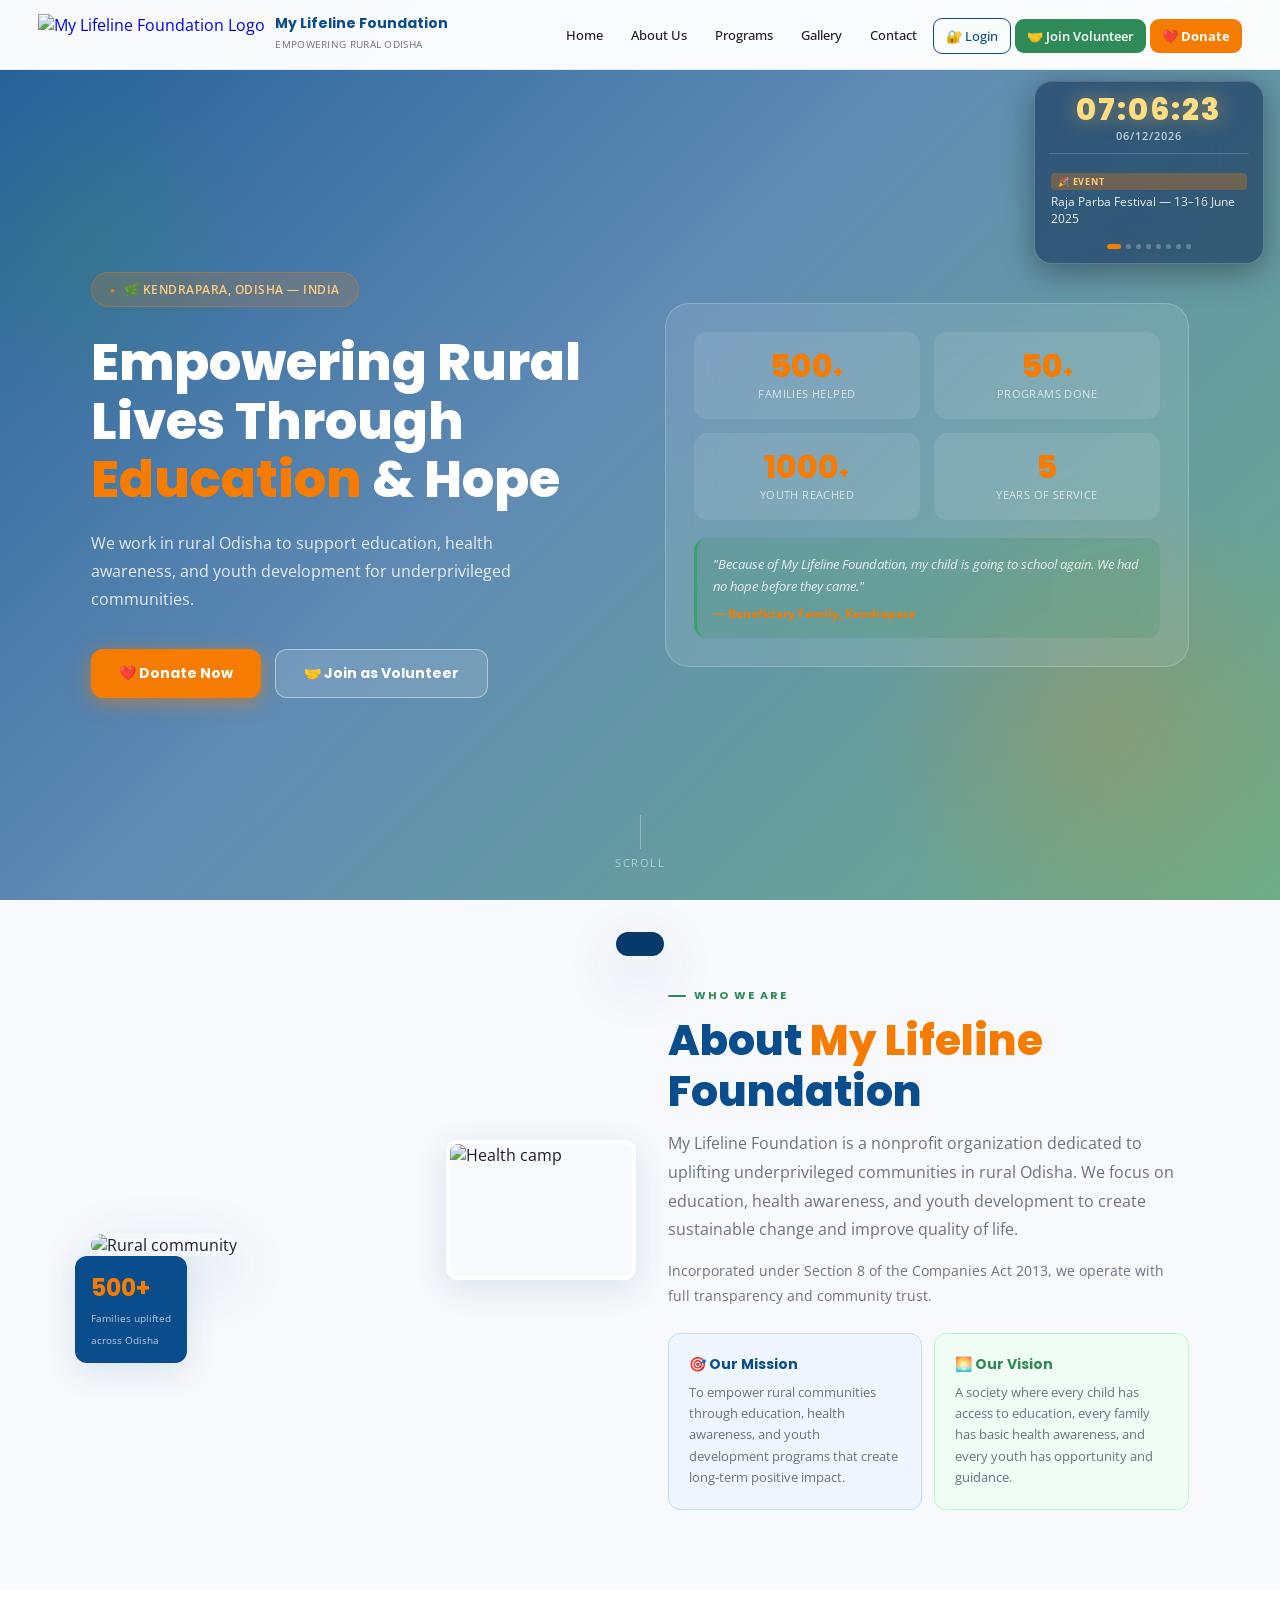
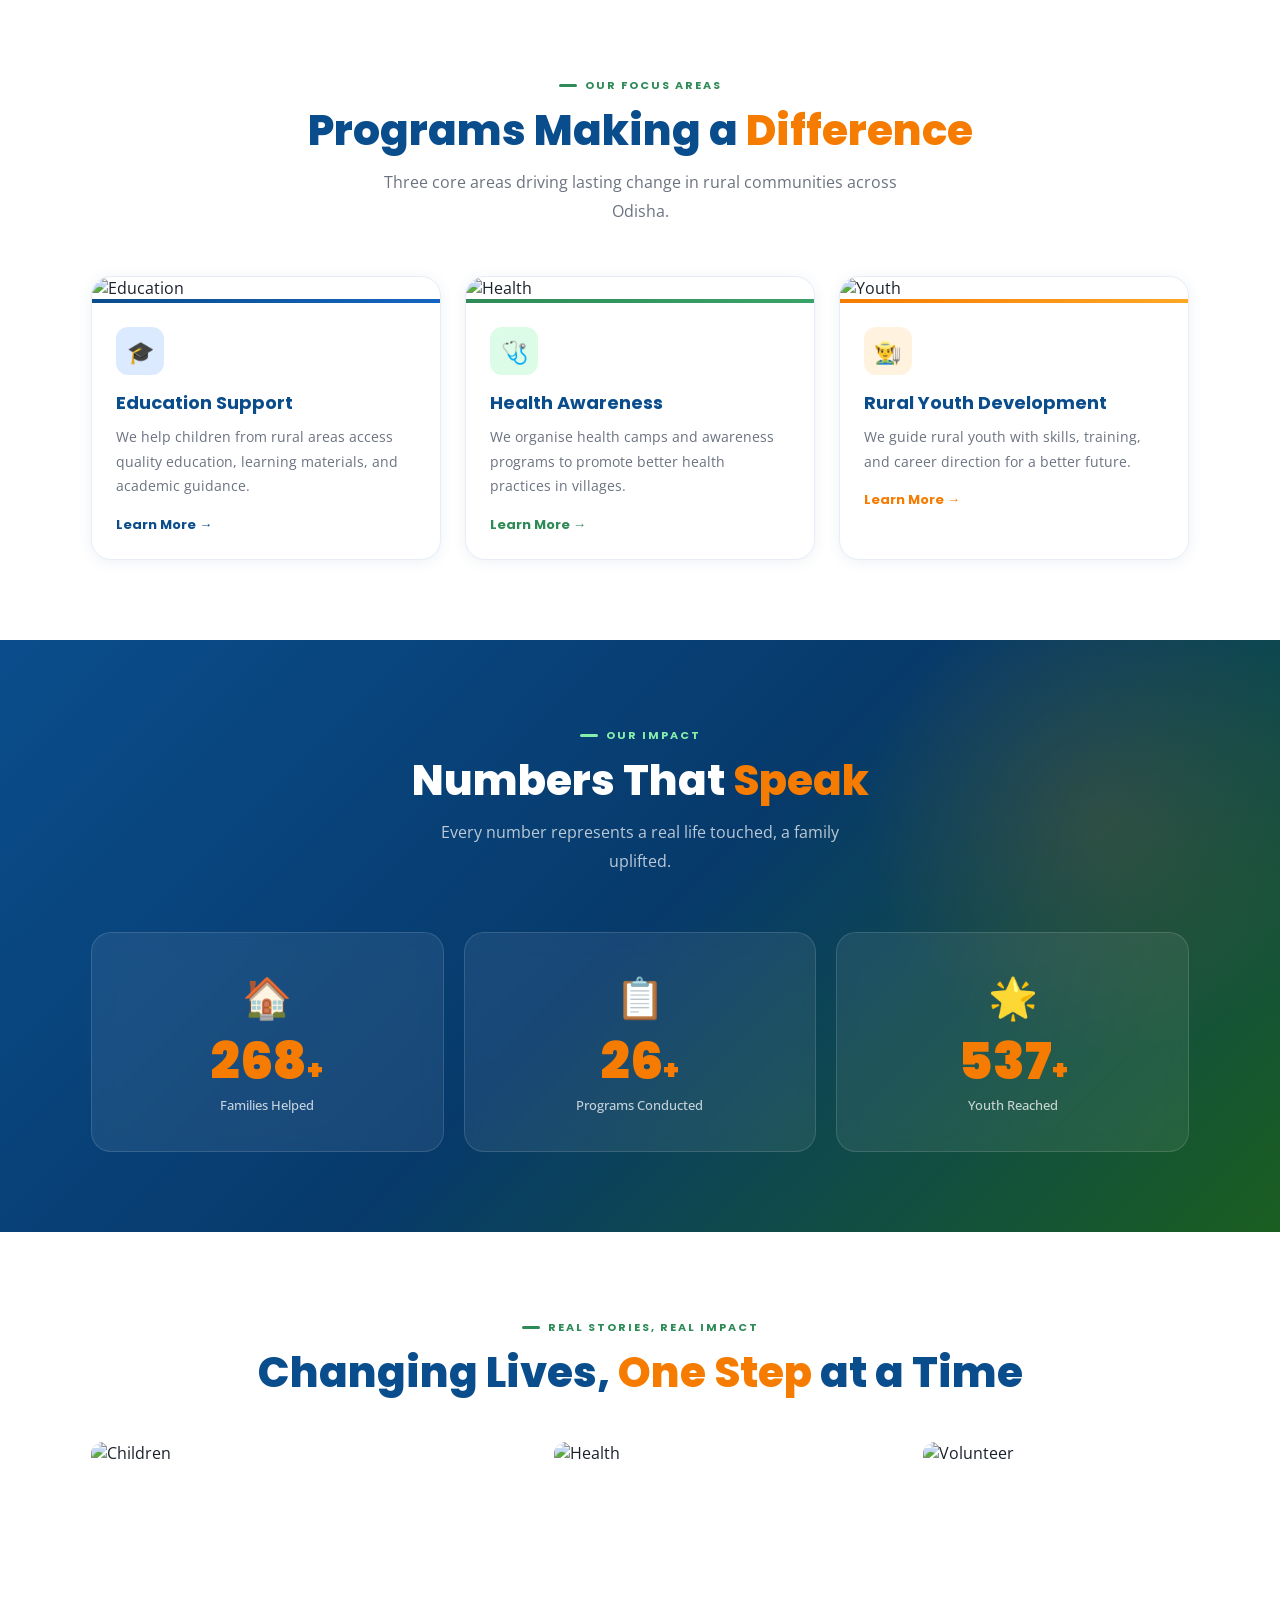
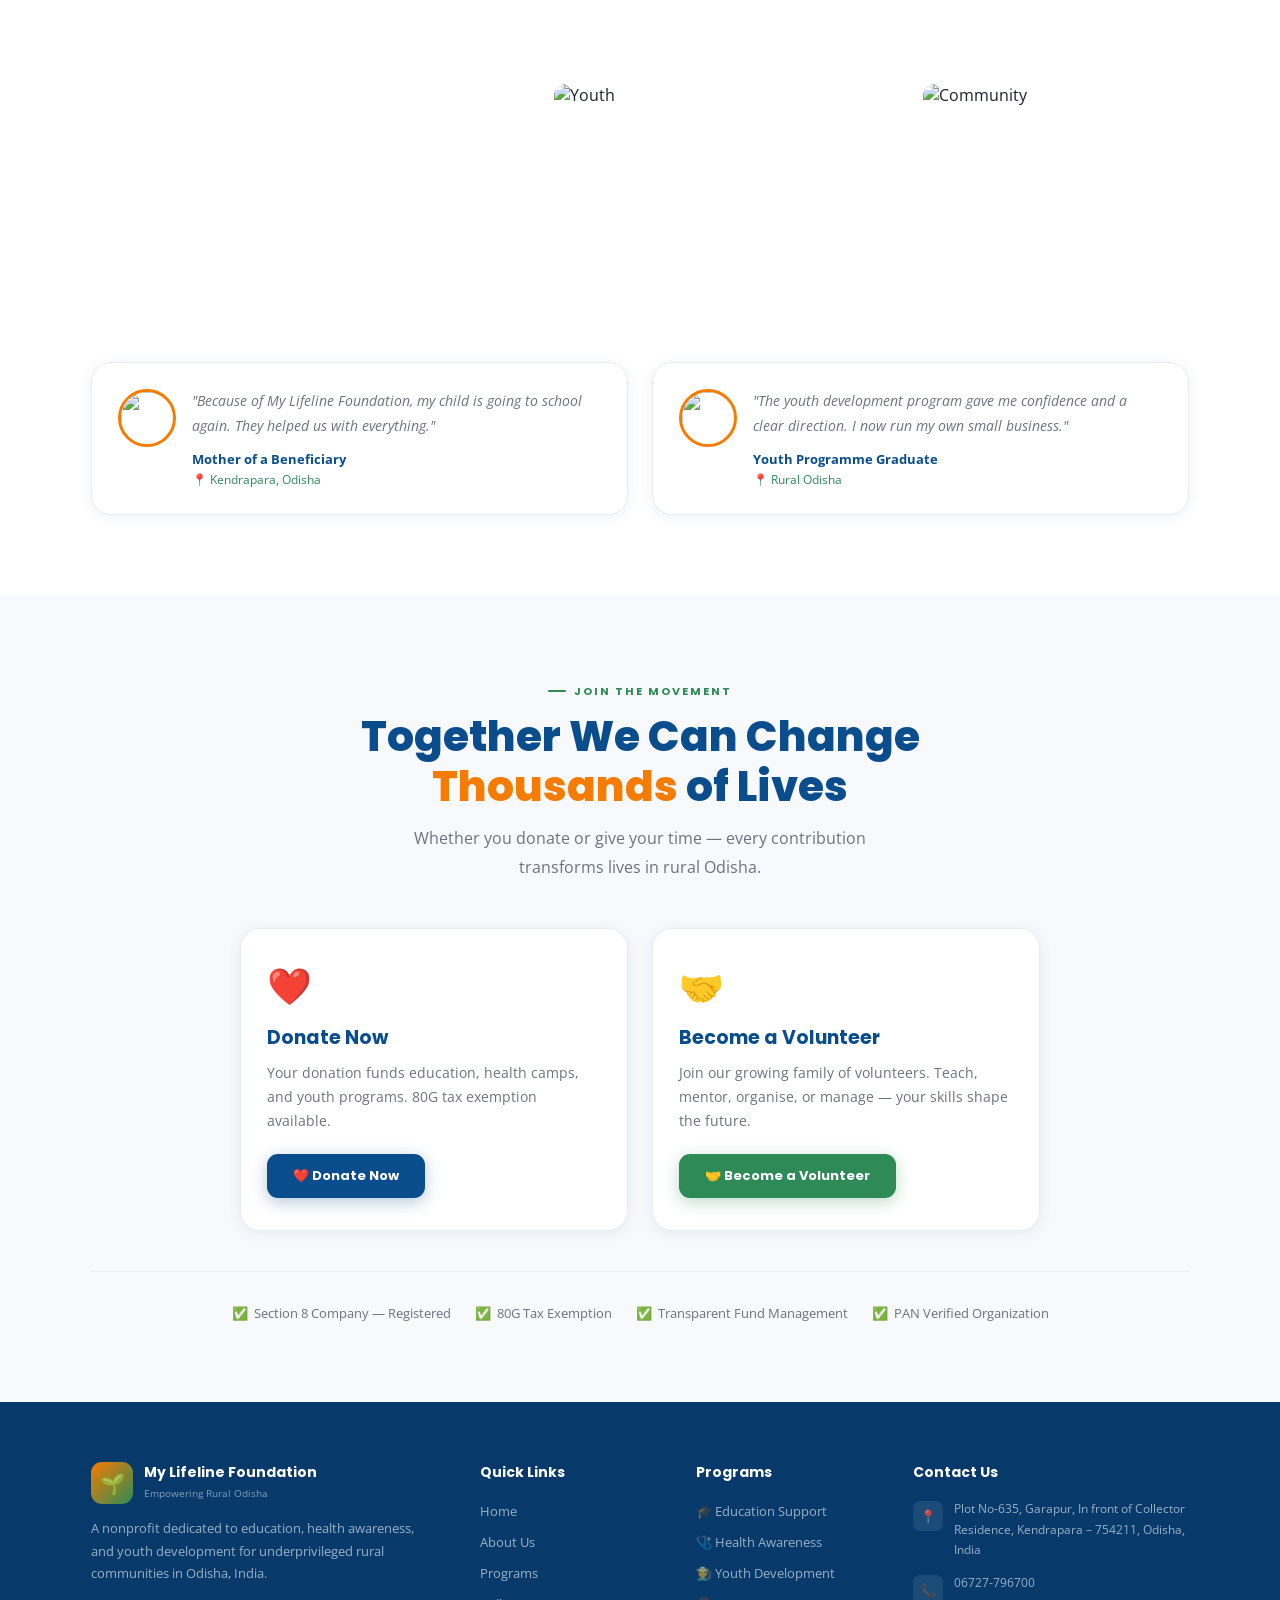
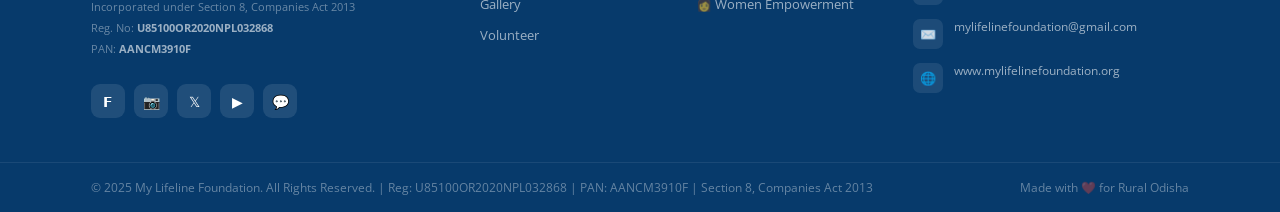
==== commit 367472b4: "Update index.html" ====
--- a/index.html
+++ b/index.html
@@ -35,7 +35,7 @@
 .nav{position:fixed;top:0;left:0;right:0;z-index:1000;display:flex;align-items:center;justify-content:space-between;padding:0 3%;height:70px;background:rgba(255,255,255,.97);backdrop-filter:blur(16px);border-bottom:1px solid rgba(10,77,140,.09);transition:box-shadow .3s;}
 .nav.scrolled{box-shadow:var(--sh-md);}
 .logo{display:flex;align-items:center;gap:10px;text-decoration:none;}
-.logo-ico{width:42px;height:42px;border-radius:11px;display:flex;align-items:center;justify-content:center;font-size:20px;flex-shrink:0;}
+.logo-ico{width:42px;height:42px;border-radius:11px;background:linear-gradient(135deg,var(--blue),var(--green));display:flex;align-items:center;justify-content:center;font-size:20px;flex-shrink:0;}
 .logo-txt strong{display:block;font-family:'Poppins',sans-serif;font-size:14px;font-weight:700;color:var(--blue);line-height:1.1;}
 .logo-txt span{font-size:10px;color:var(--gray);letter-spacing:.3px;text-transform:uppercase;}
 .nav-links{display:flex;gap:4px;align-items:center;}
@@ -408,7 +408,7 @@
 }
 .id-card-inner{padding:20px;}
 .id-card-top{display:flex;align-items:center;gap:10px;margin-bottom:14px;border-bottom:1px solid rgba(255,255,255,.15);padding-bottom:14px;}
-.id-card-logo{width:36px;height:36px;border-radius:8px;display:flex;align-items:center;justify-content:center;font-size:18px;}
+.id-card-logo{width:36px;height:36px;border-radius:8px;background:var(--orange);display:flex;align-items:center;justify-content:center;font-size:18px;}
 .id-card-org{color:var(--white);}
 .id-card-org strong{display:block;font-family:'Poppins',sans-serif;font-size:11px;font-weight:700;line-height:1.2;}
 .id-card-org span{font-size:8px;color:rgba(255,255,255,.6);}
@@ -542,7 +542,7 @@
 .ft-top{max-width:1200px;margin:0 auto;padding:60px 4% 44px;display:grid;grid-template-columns:2fr 1fr 1fr 1.6fr;gap:44px;}
 .ft-brand{display:flex;flex-direction:column;gap:13px;}
 .ft-logo{display:flex;align-items:center;gap:11px;}
-.ft-logo-ico{width:42px;height:42px;border-radius:11px;display:flex;align-items:center;justify-content:center;font-size:20px;flex-shrink:0;}
+.ft-logo-ico{width:42px;height:42px;background:linear-gradient(135deg,var(--orange),var(--green));border-radius:11px;display:flex;align-items:center;justify-content:center;font-size:20px;flex-shrink:0;}
 .ft-logo-txt strong{display:block;font-family:'Poppins',sans-serif;font-size:14px;font-weight:700;color:var(--white);line-height:1.1;}
 .ft-logo-txt span{font-size:10px;color:rgba(255,255,255,.5);}
 .ft-brand p{font-size:13px;line-height:1.7;color:rgba(255,255,255,.6);}
@@ -635,7 +635,7 @@
 ═══════════════════════════════════════════ -->
 <nav class="nav" id="navbar">
   <a href="#" class="logo">
-    <img src="assets/images/Lifeline.png" alt="My Lifeline FoundatiLogo" style="height:42px;">
+    <img src="assets/images/Lifeline.png" alt="My Lifeline Foundation Logo" style="height:42px;">
     <div class="logo-txt">
       <strong>My Lifeline Foundation</strong>
       <span>Empowering Rural Odisha</span>
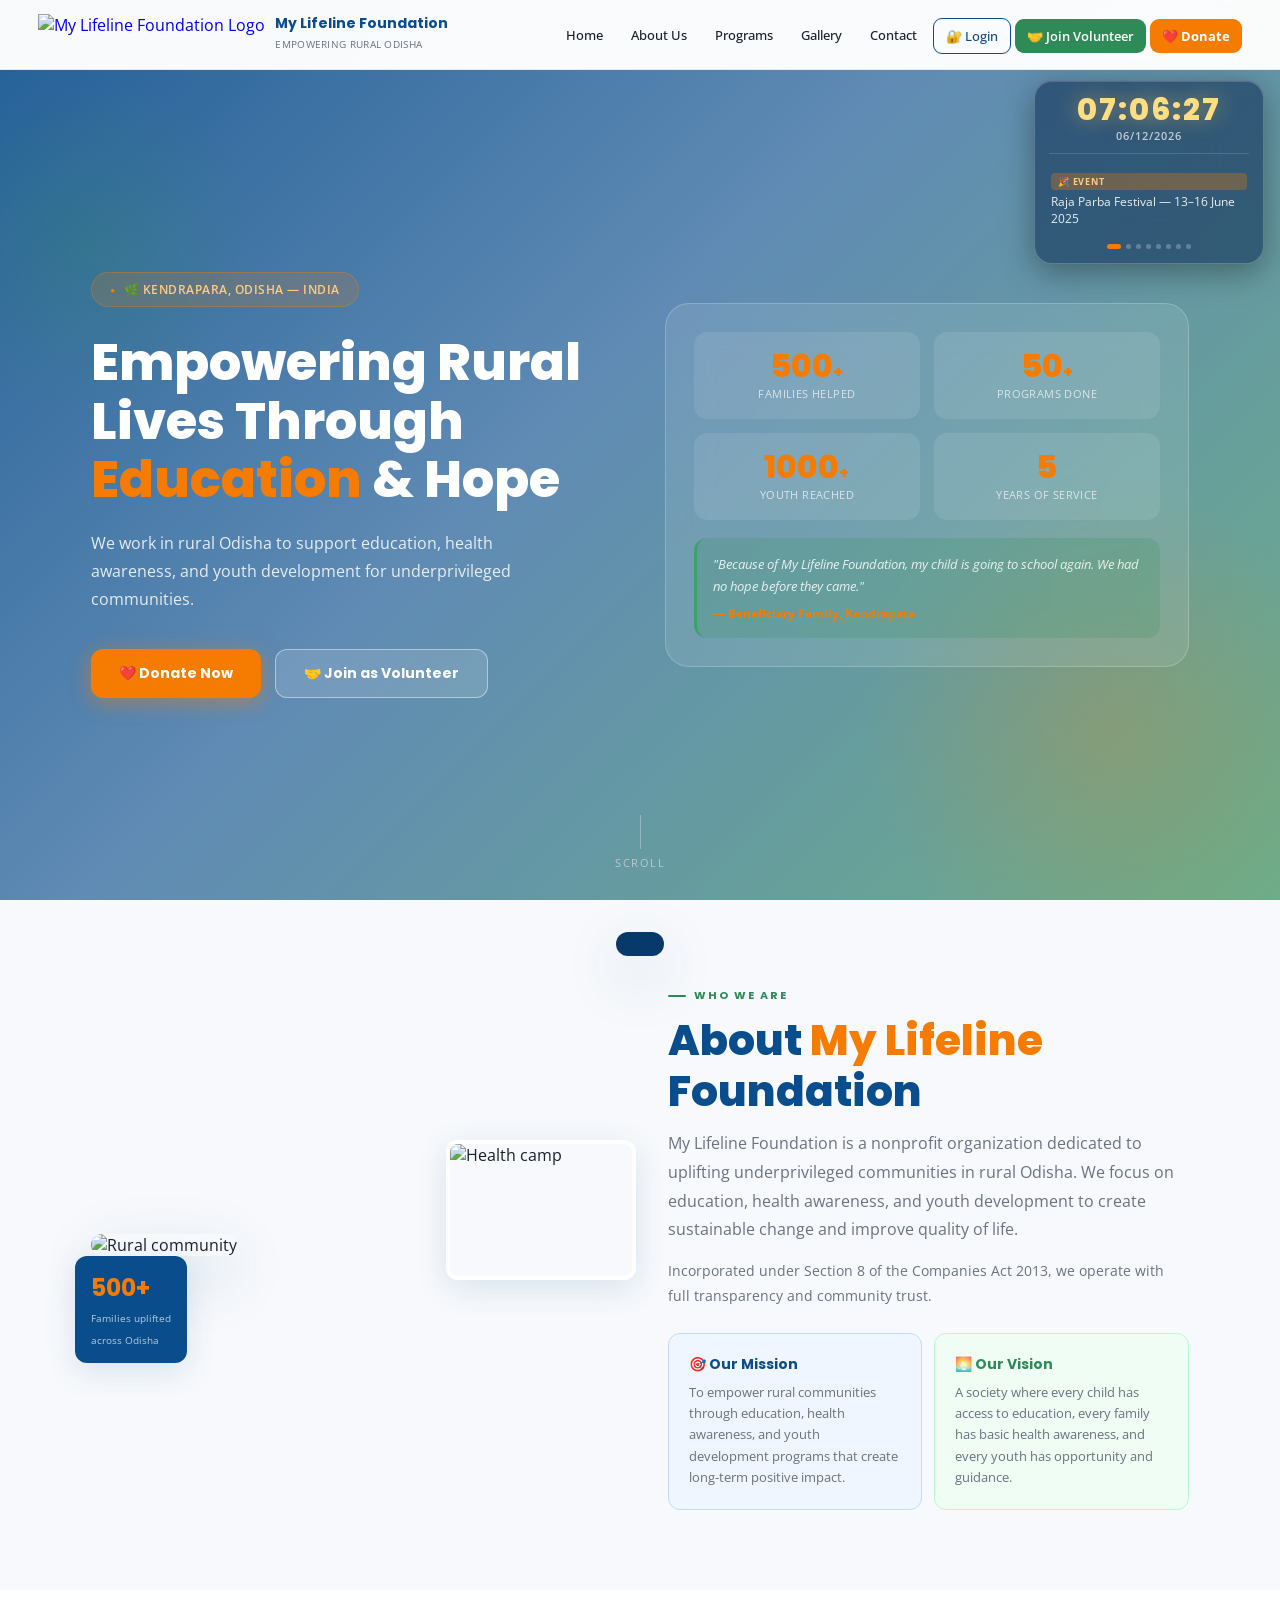
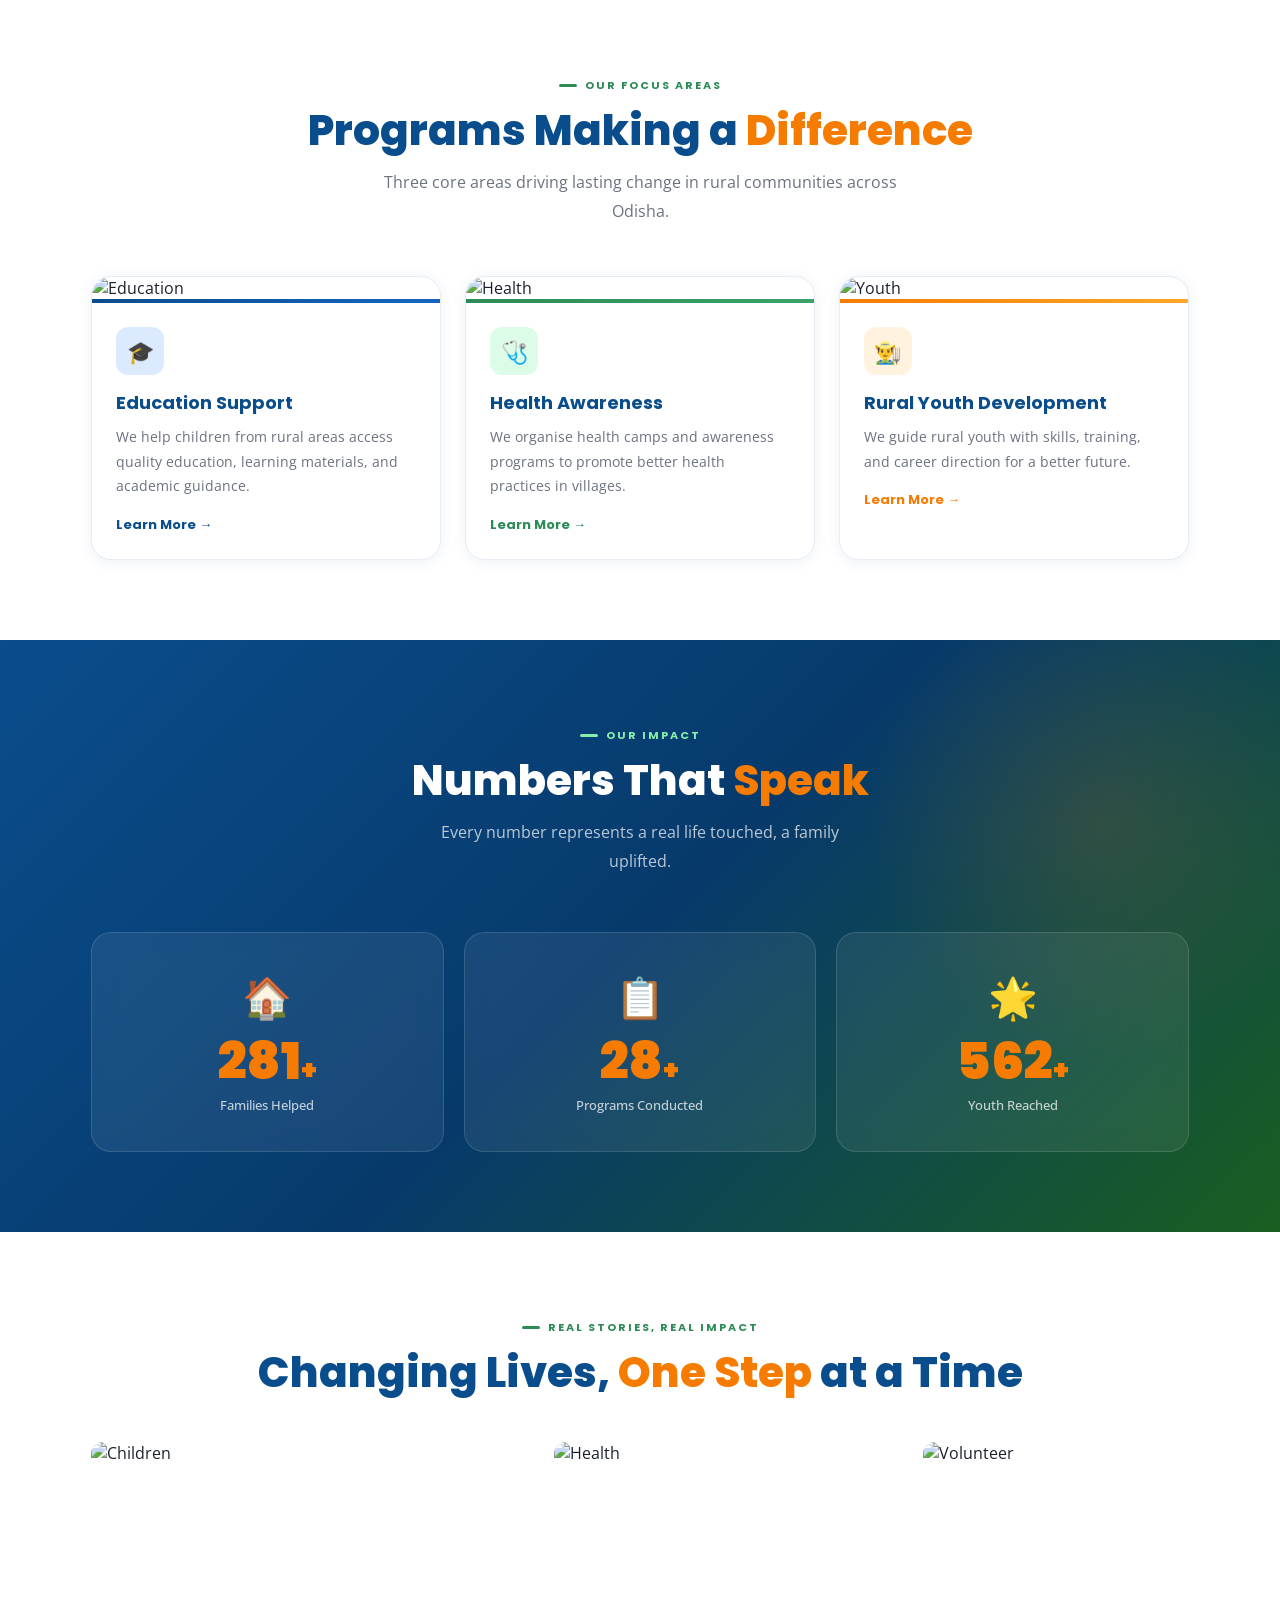
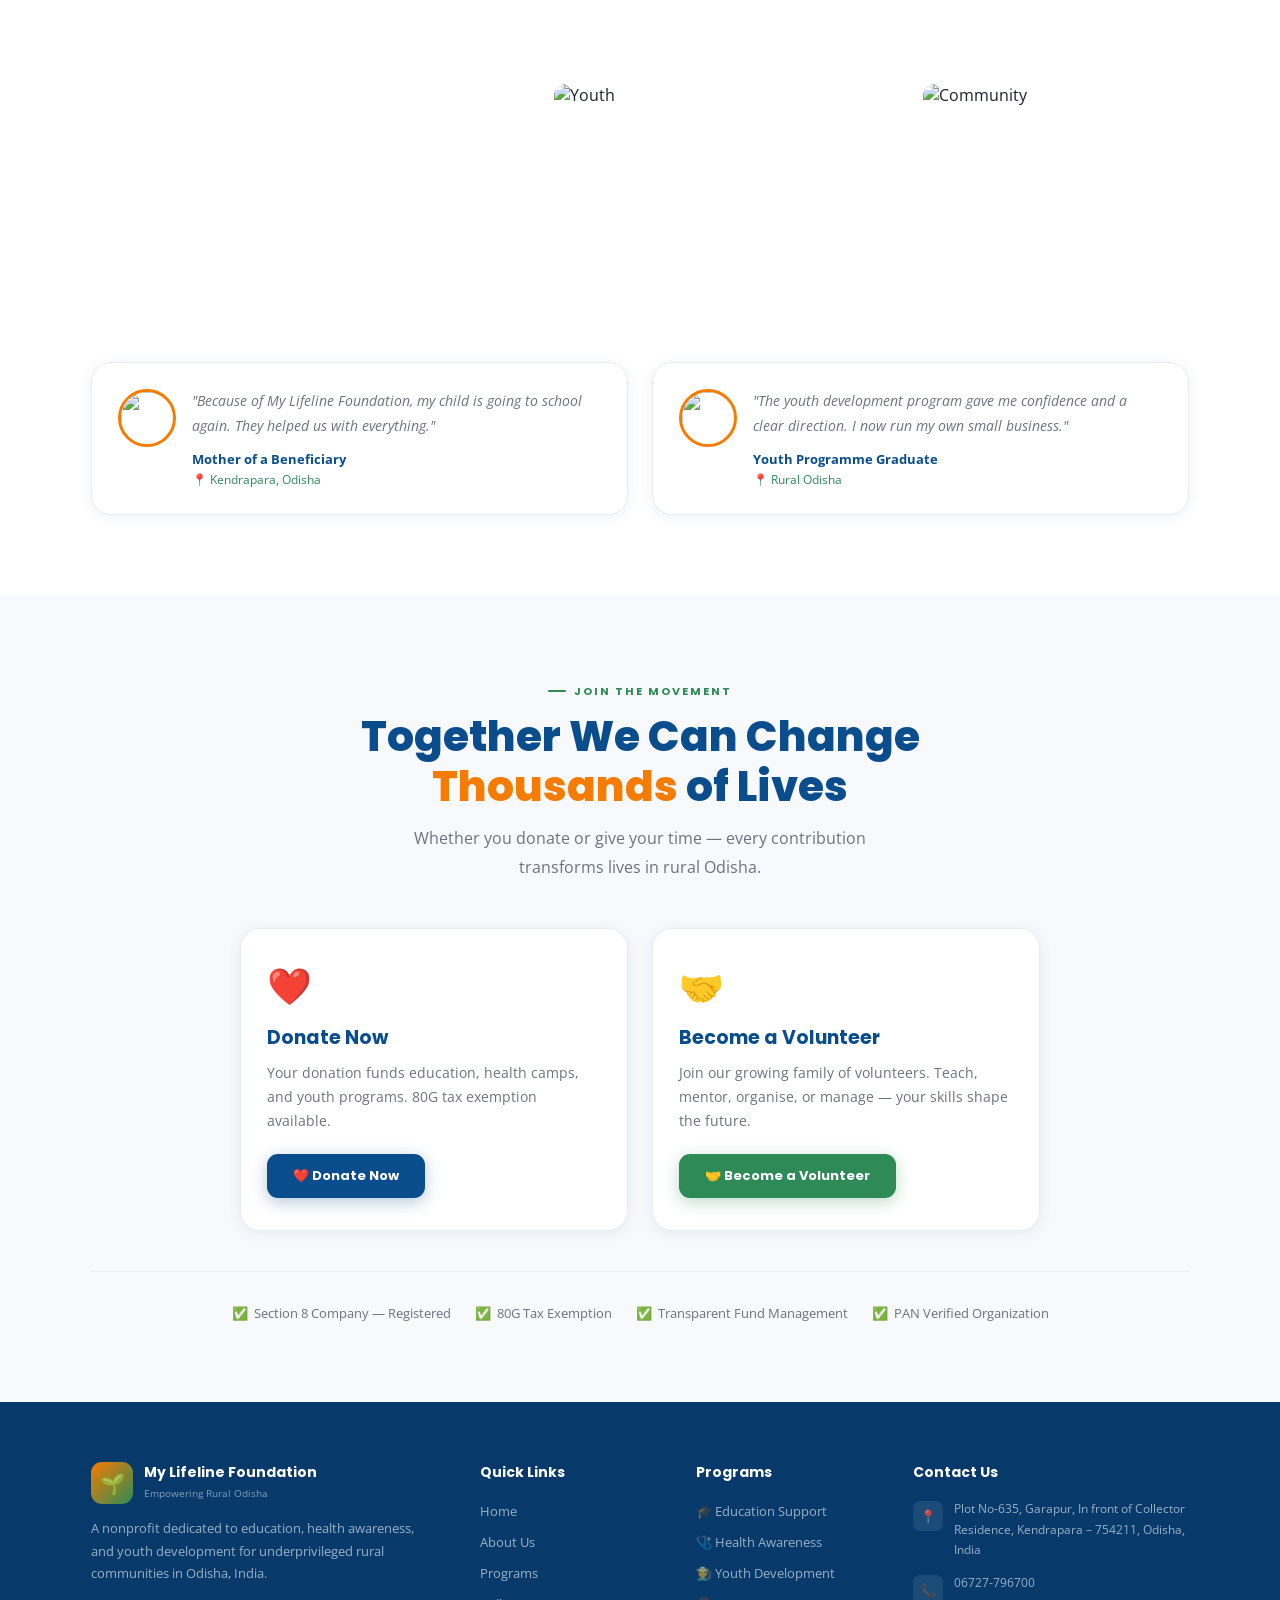
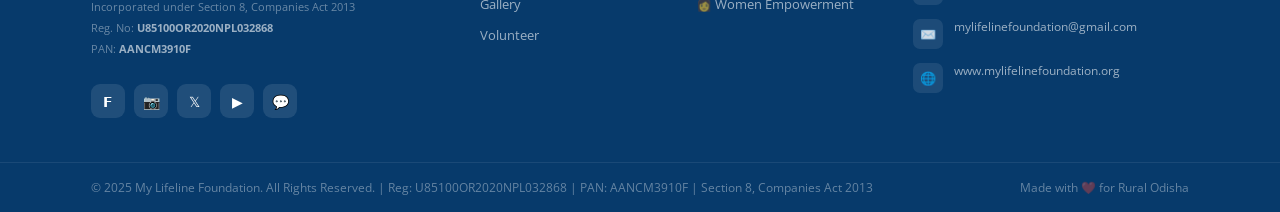
==== commit b506ee5b: "Update index.html" ====
--- a/index.html
+++ b/index.html
@@ -635,7 +635,7 @@
 ═══════════════════════════════════════════ -->
 <nav class="nav" id="navbar">
   <a href="#" class="logo">
-    <img src="assets/images/Lifeline.png" alt="My Lifeline Foundation Logo" style="height:42px;">
+    <img src="Lifeline.png" alt="My Lifeline Foundation Logo" style="height:42px;">
     <div class="logo-txt">
       <strong>My Lifeline Foundation</strong>
       <span>Empowering Rural Odisha</span>
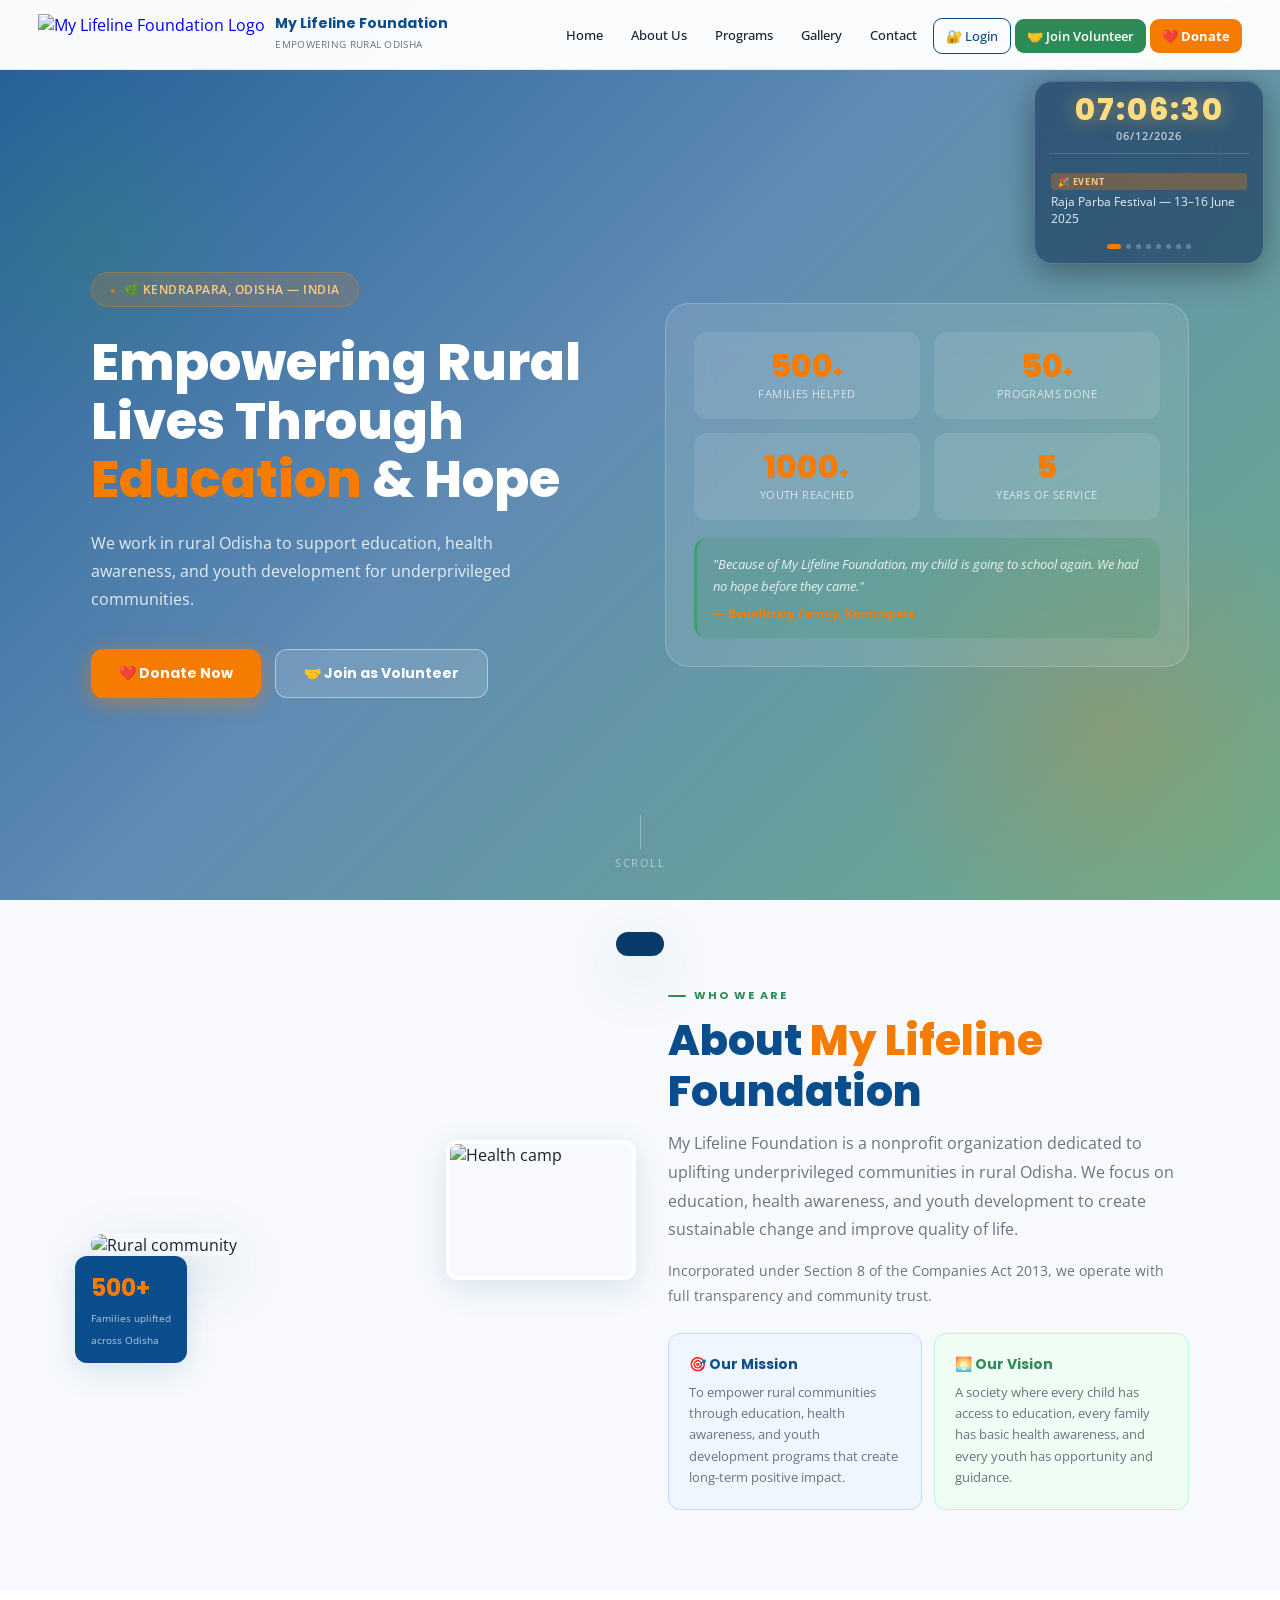
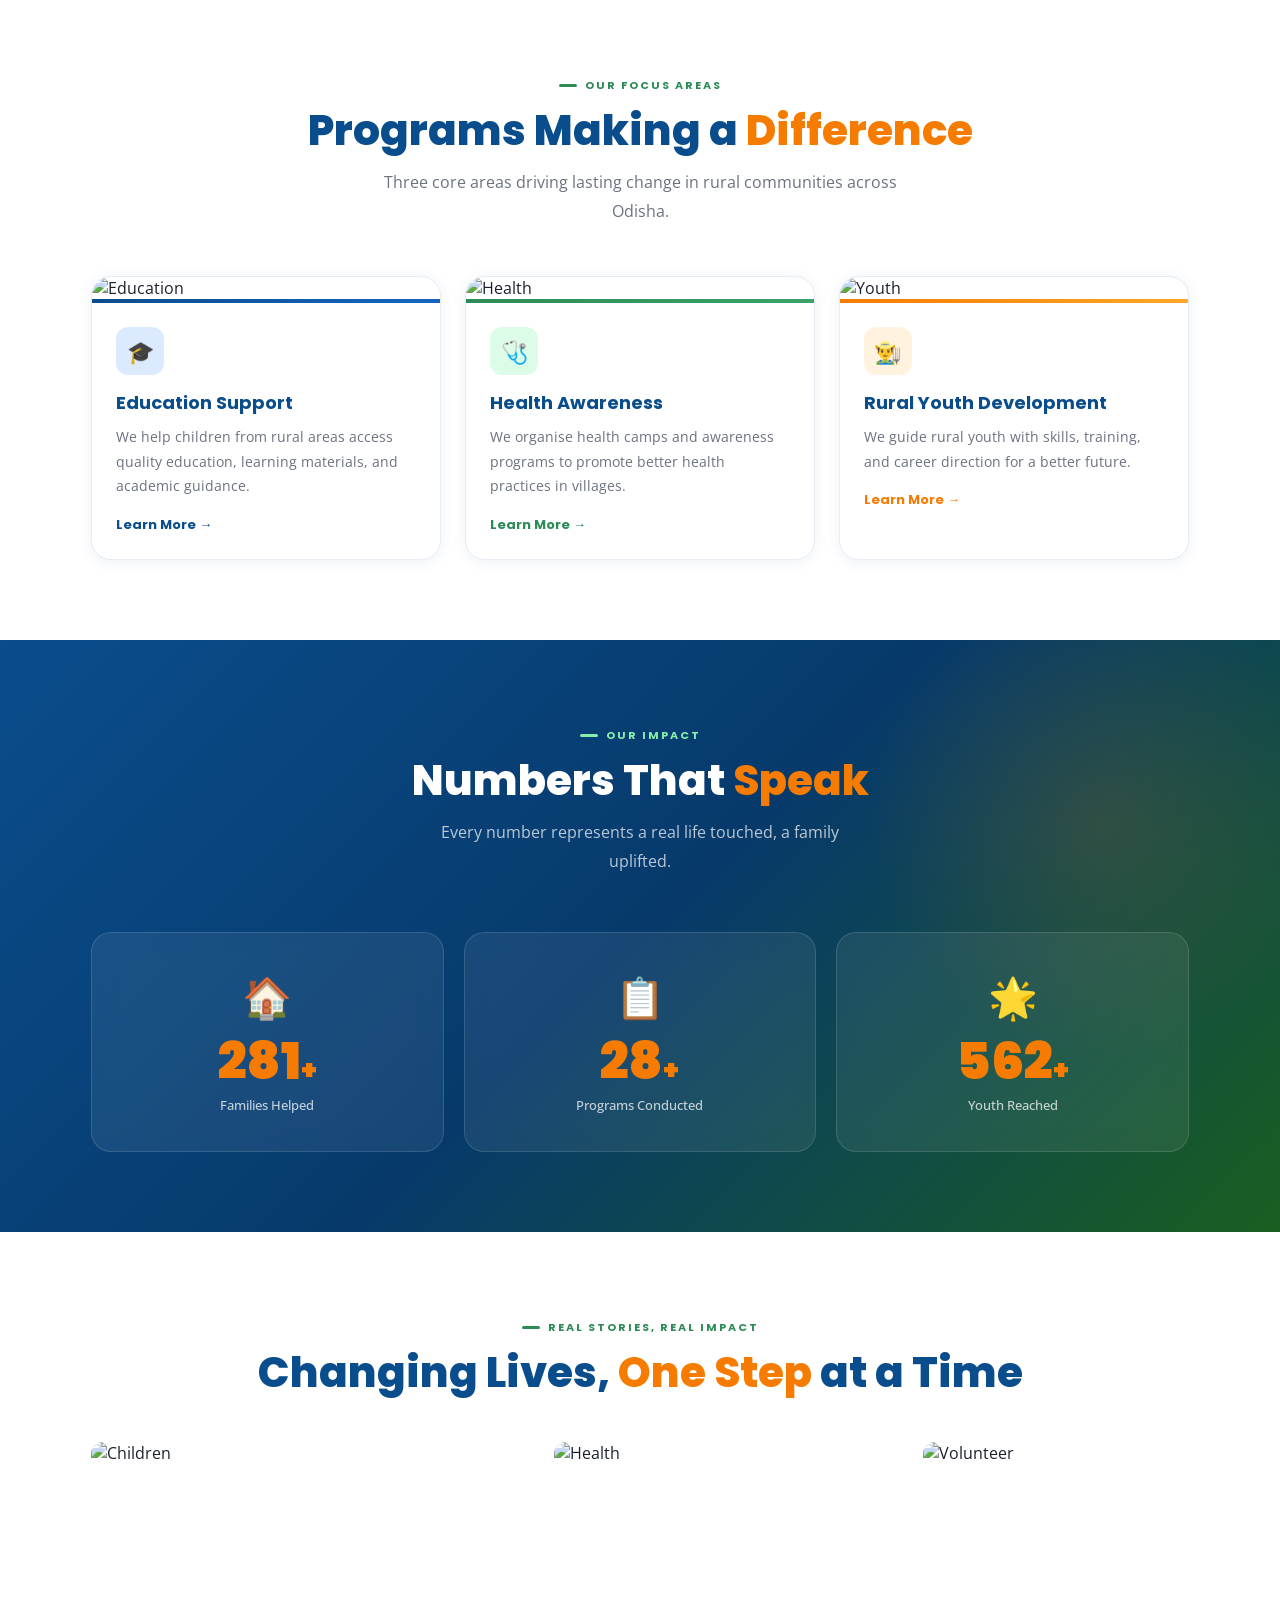
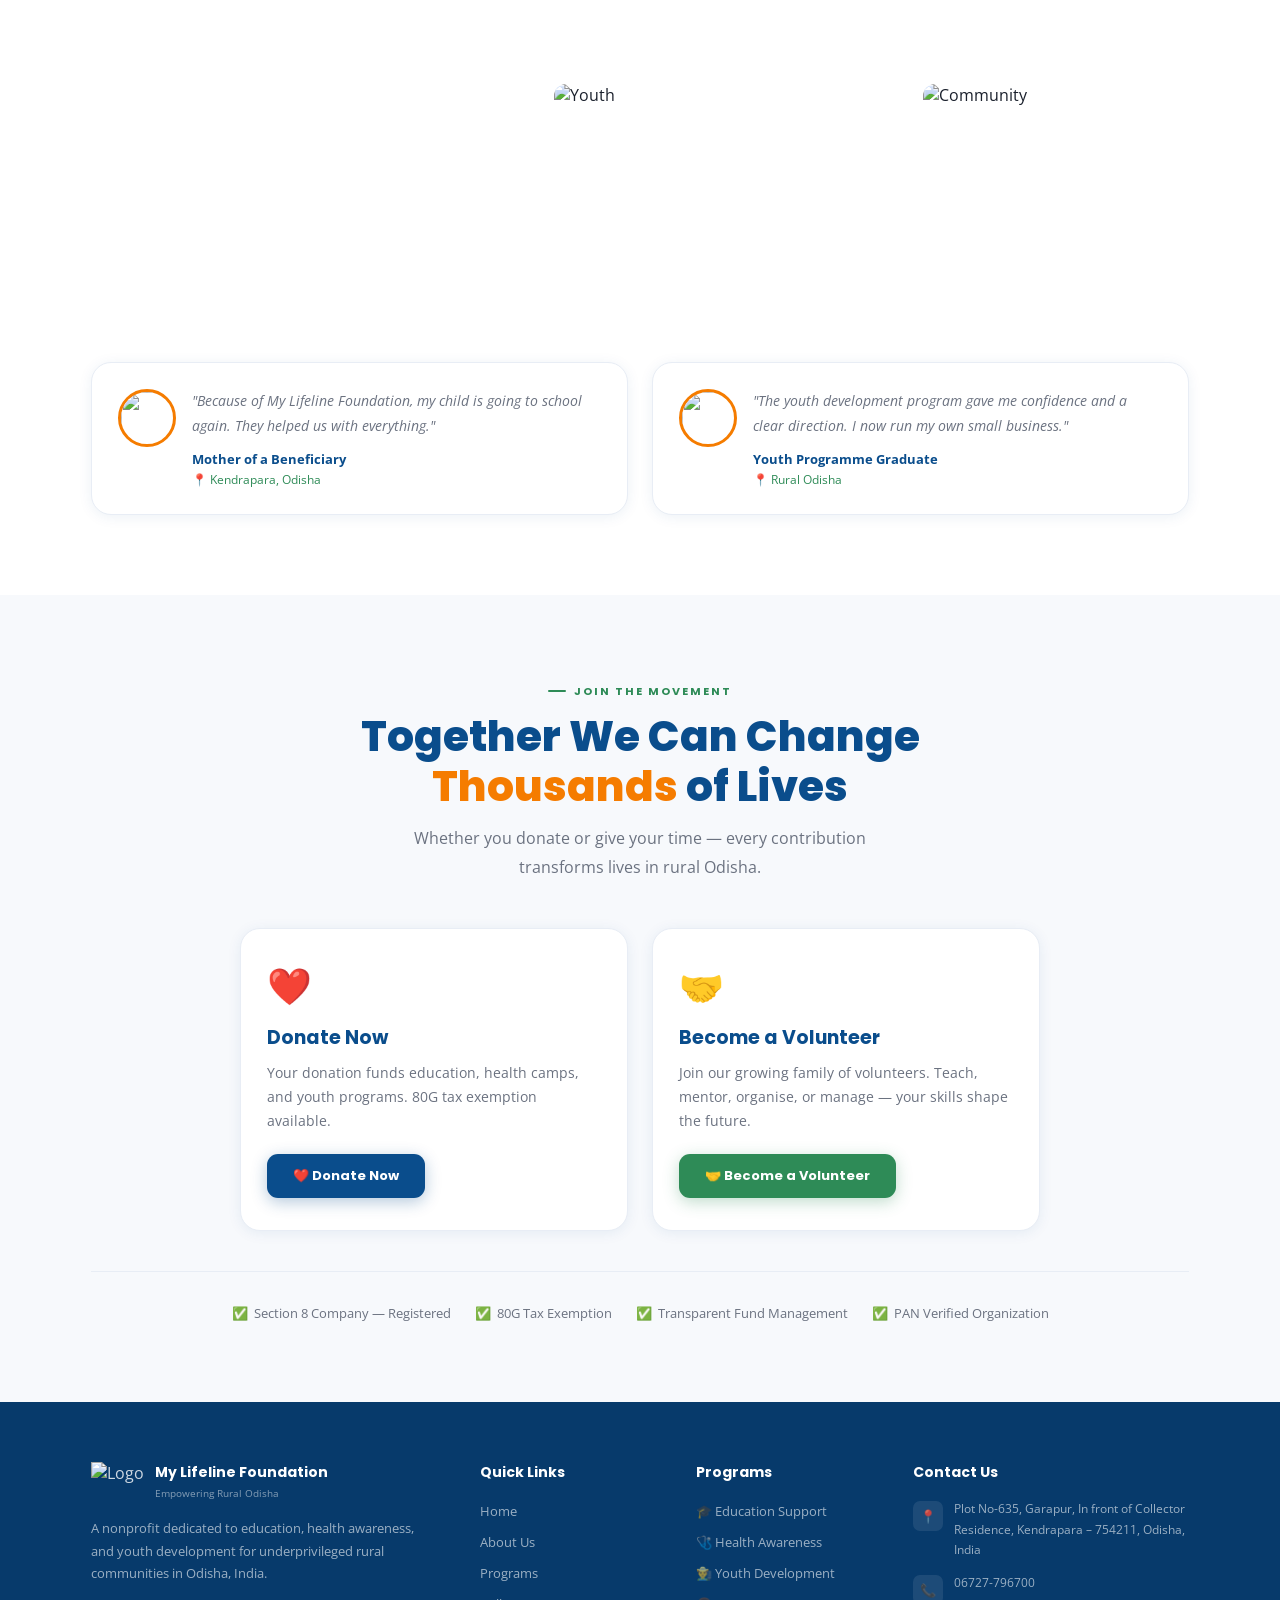
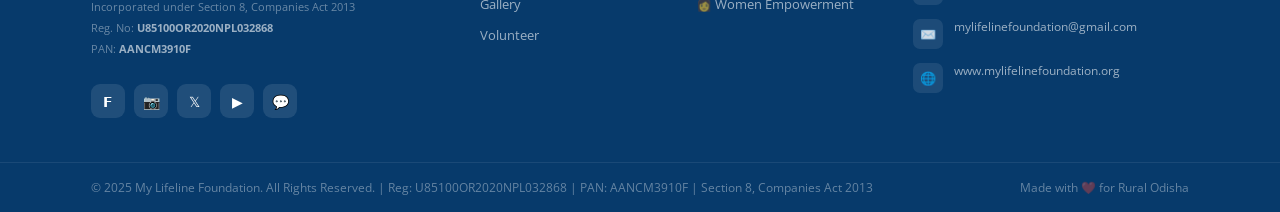
==== commit 0a8f6278: "Update index.html" ====
--- a/index.html
+++ b/index.html
@@ -845,7 +845,10 @@
 <footer id="contact">
   <div class="ft-top">
     <div class="ft-brand">
-      <div class="ft-logo"><div class="ft-logo-ico">🌱</div><div class="ft-logo-txt"><strong>My Lifeline Foundation</strong><span>Empowering Rural Odisha</span></div></div>
+  <div class="ft-logo">
+    <img src="Lifeline.png" alt="Logo" style="height:42px;">
+    <div class="ft-logo-txt"><strong>My Lifeline Foundation</strong><span>Empowering Rural Odisha</span></div>
+  </div>
       <p>A nonprofit dedicated to education, health awareness, and youth development for underprivileged rural communities in Odisha, India.</p>
       <div class="ft-reg">Incorporated under Section 8, Companies Act 2013<br>Reg. No: <strong>U85100OR2020NPL032868</strong><br>PAN: <strong>AANCM3910F</strong></div>
       <div class="socials">
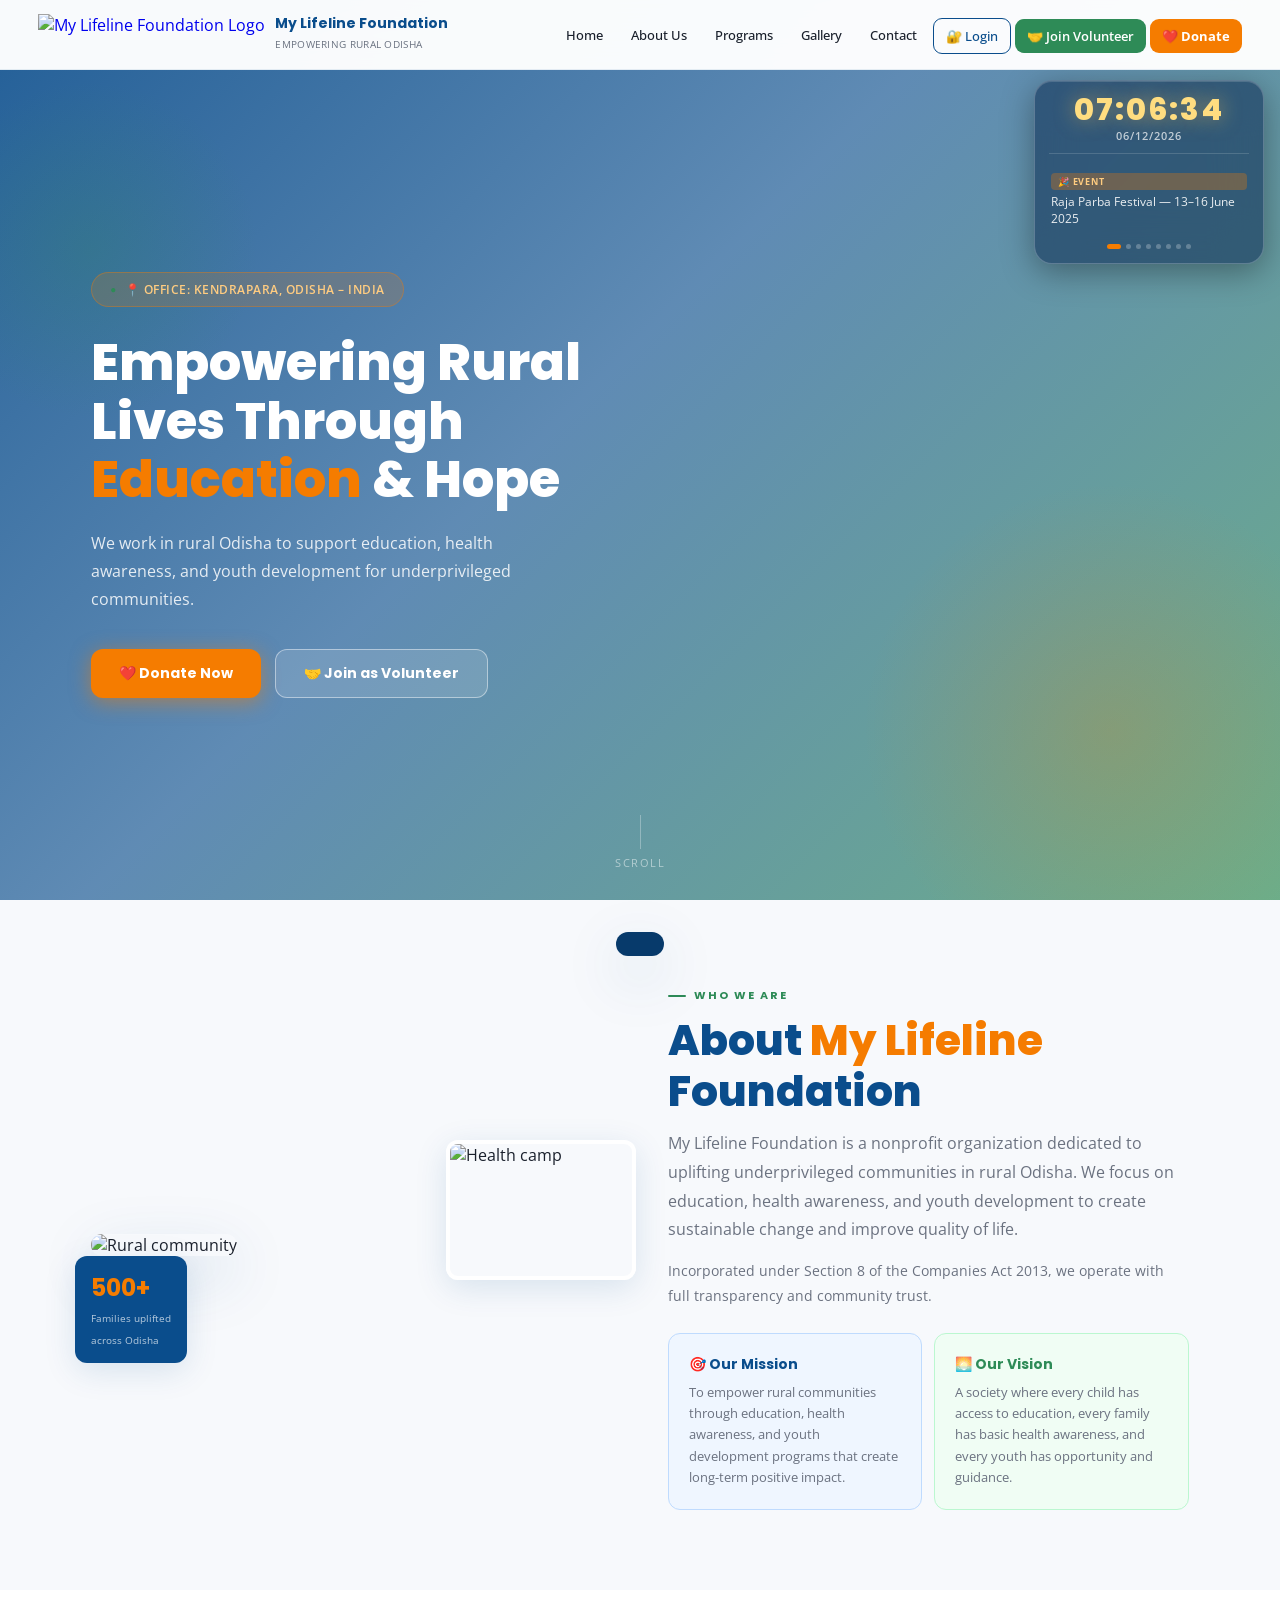
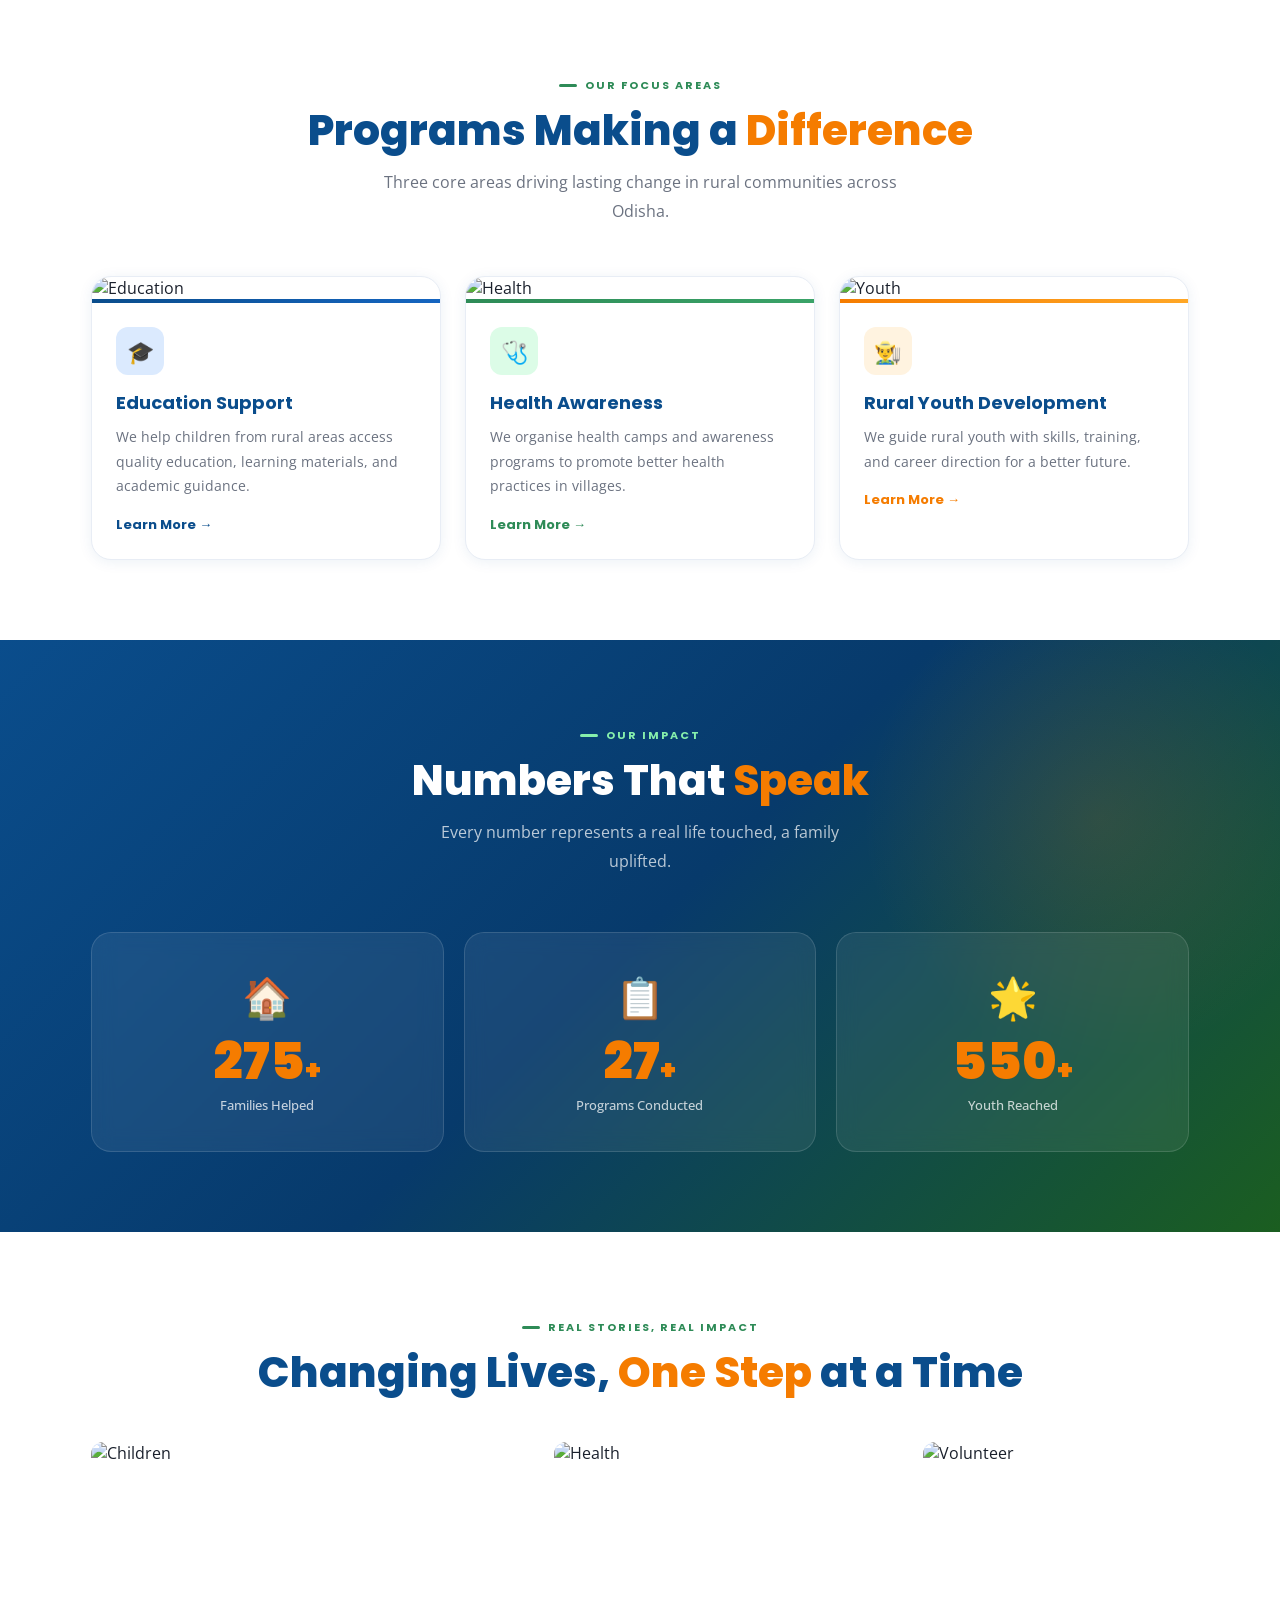
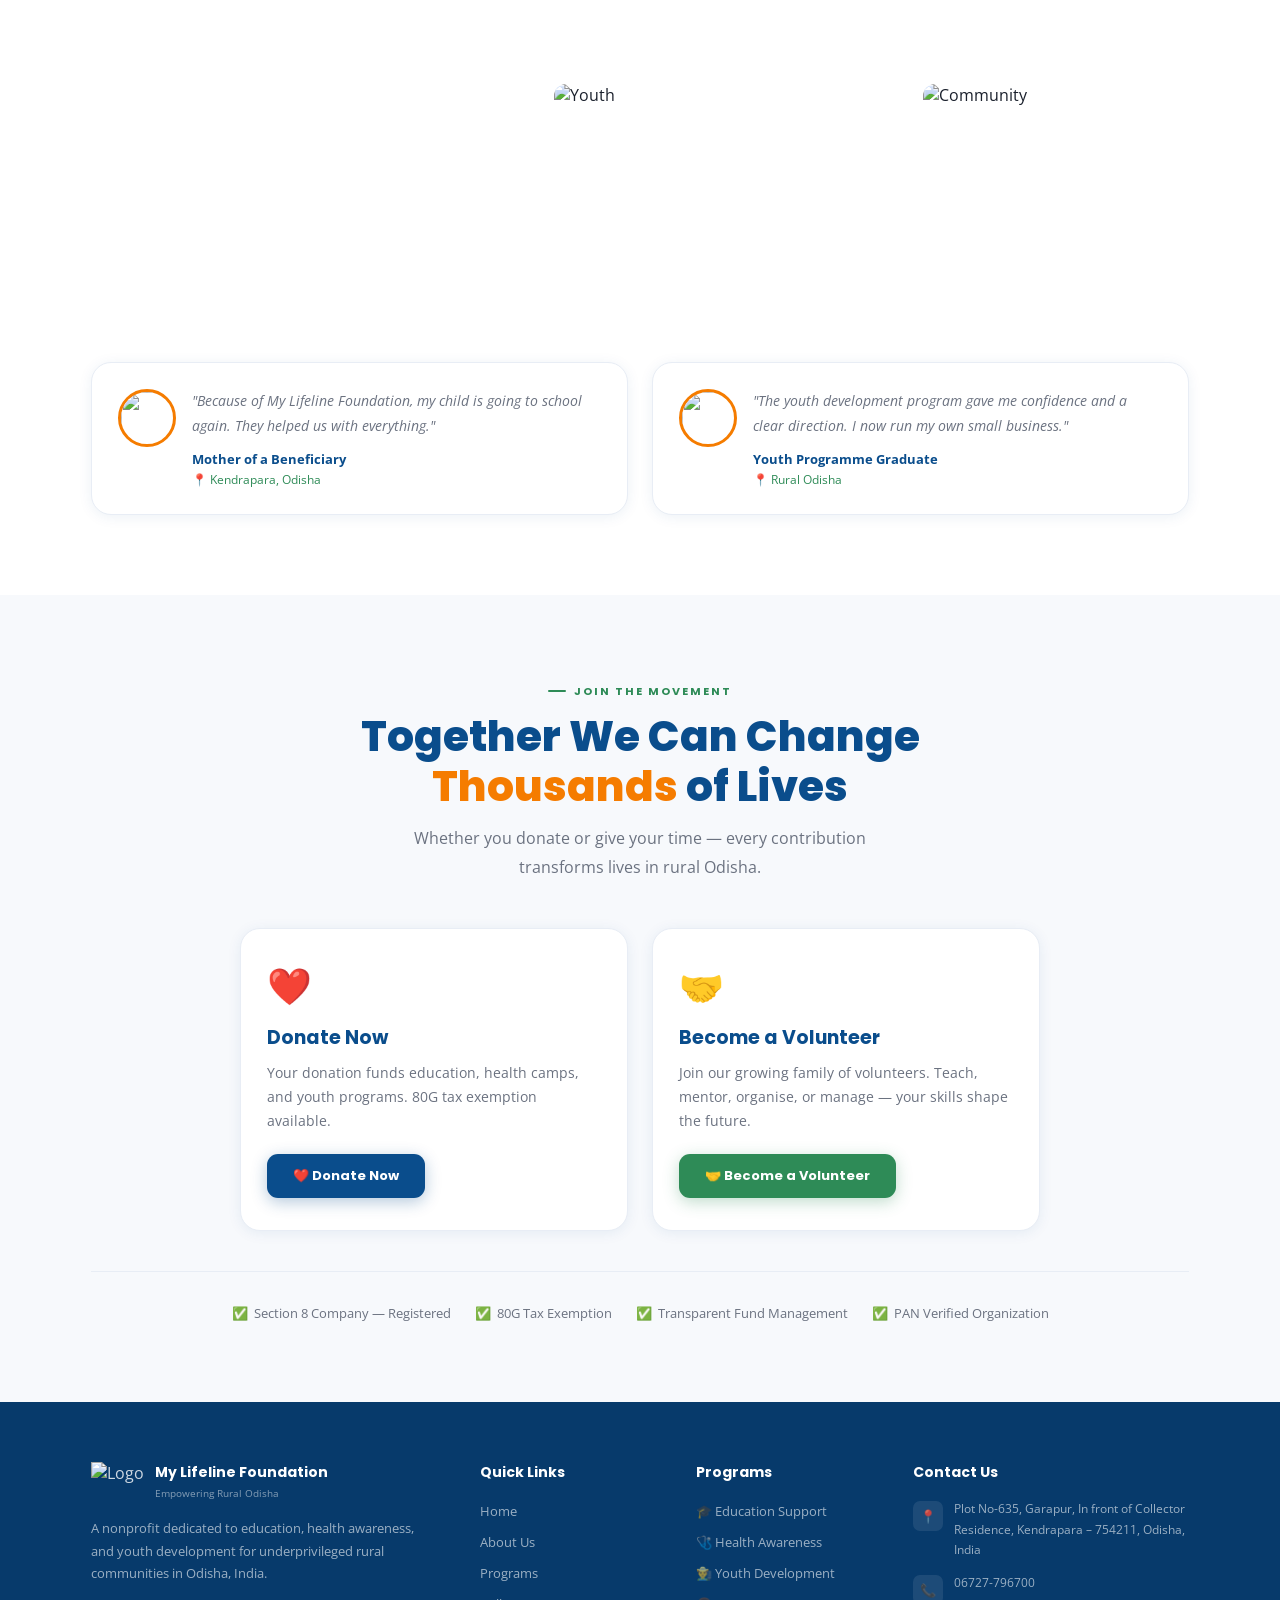
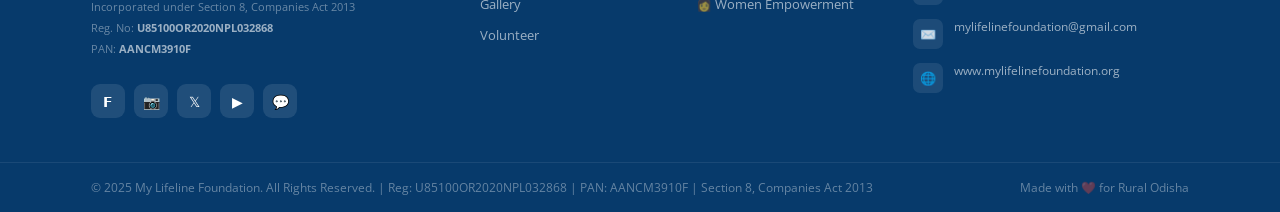
==== commit 46c1d786: "Update index.html" ====
--- a/index.html
+++ b/index.html
@@ -65,8 +65,8 @@
 .hero-g2{position:absolute;top:80px;left:-80px;width:340px;height:340px;background:radial-gradient(circle,rgba(46,139,87,.22) 0%,transparent 70%);border-radius:50%;pointer-events:none;}
 .hero-wrap{position:relative;z-index:2;max-width:1200px;margin:0 auto;padding:0 4%;display:grid;grid-template-columns:1fr 1fr;gap:50px;align-items:center;}
 .hero-txt{color:var(--white);}
-.hero-badge{display:inline-flex;align-items:center;gap:8px;background:rgba(245,124,0,.18);border:1px solid rgba(245,124,0,.35);padding:8px 18px;border-radius:50px;font-size:12px;font-weight:600;color:#FFCC80;margin-bottom:26px;letter-spacing:.5px;text-transform:uppercase;animation:fadeUp .8s ease both;}
-.hero-badge::before{content:'●';color:var(--orange);font-size:8px;animation:pulse 2s infinite;}
+.hero-badge{display:inline-flex;align-items:center;gap:8px;background:rgba(245,124,0,.18);border:1px solid rgba(245,124,0,.35);padding:8px 18px;border-radius:50px;text-decoration: none;font-size:12px;font-weight:600;color:#FFCC80;margin-bottom:26px;letter-spacing:.5px;text-transform:uppercase;animation:fadeUp .8s ease both;}
+.hero-badge::before{content:'●';color:var(--green);font-size:10px;animation:pulse 1s infinite;}
 @keyframes pulse{0%,100%{opacity:1}50%{opacity:.3}}
 .hero-txt h1{font-family:'Poppins',sans-serif;font-size:clamp(28px,4vw,54px);font-weight:800;line-height:1.15;margin-bottom:20px;animation:fadeUp .8s .1s ease both;}
 .hero-txt h1 em{color:var(--orange);font-style:normal;}
@@ -686,24 +686,14 @@
   <div class="hero-g2"></div>
   <div class="hero-wrap">
     <div class="hero-txt">
-      <div class="hero-badge">🌿 Kendrapara, Odisha — India</div>
+      <a href="https://maps.app.goo.gl/xpW8ZgVuM76Hz5Ak8" target="_blank" class="hero-badge">
+  📍 Office: Kendrapara, Odisha – India
+</a>
       <h1>Empowering Rural Lives Through <em>Education</em> & Hope</h1>
       <p>We work in rural Odisha to support education, health awareness, and youth development for underprivileged communities.</p>
       <div class="hero-btns">
         <button class="btn-org" onclick="handleDonate()">❤️ Donate Now</button>
         <button class="btn-wh" onclick="handleVolunteerBtn()">🤝 Join as Volunteer</button>
-      </div>
-    </div>
-    <div class="hero-card">
-      <div class="hero-stats">
-        <div class="h-stat"><div class="h-stat-n">500<span style="font-size:.5em">+</span></div><div class="h-stat-l">Families Helped</div></div>
-        <div class="h-stat"><div class="h-stat-n">50<span style="font-size:.5em">+</span></div><div class="h-stat-l">Programs Done</div></div>
-        <div class="h-stat"><div class="h-stat-n">1000<span style="font-size:.5em">+</span></div><div class="h-stat-l">Youth Reached</div></div>
-        <div class="h-stat"><div class="h-stat-n">5</div><div class="h-stat-l">Years of Service</div></div>
-      </div>
-      <div class="hero-q">
-        <p>"Because of My Lifeline Foundation, my child is going to school again. We had no hope before they came."</p>
-        <cite>— Beneficiary Family, Kendrapara</cite>
       </div>
     </div>
   </div>
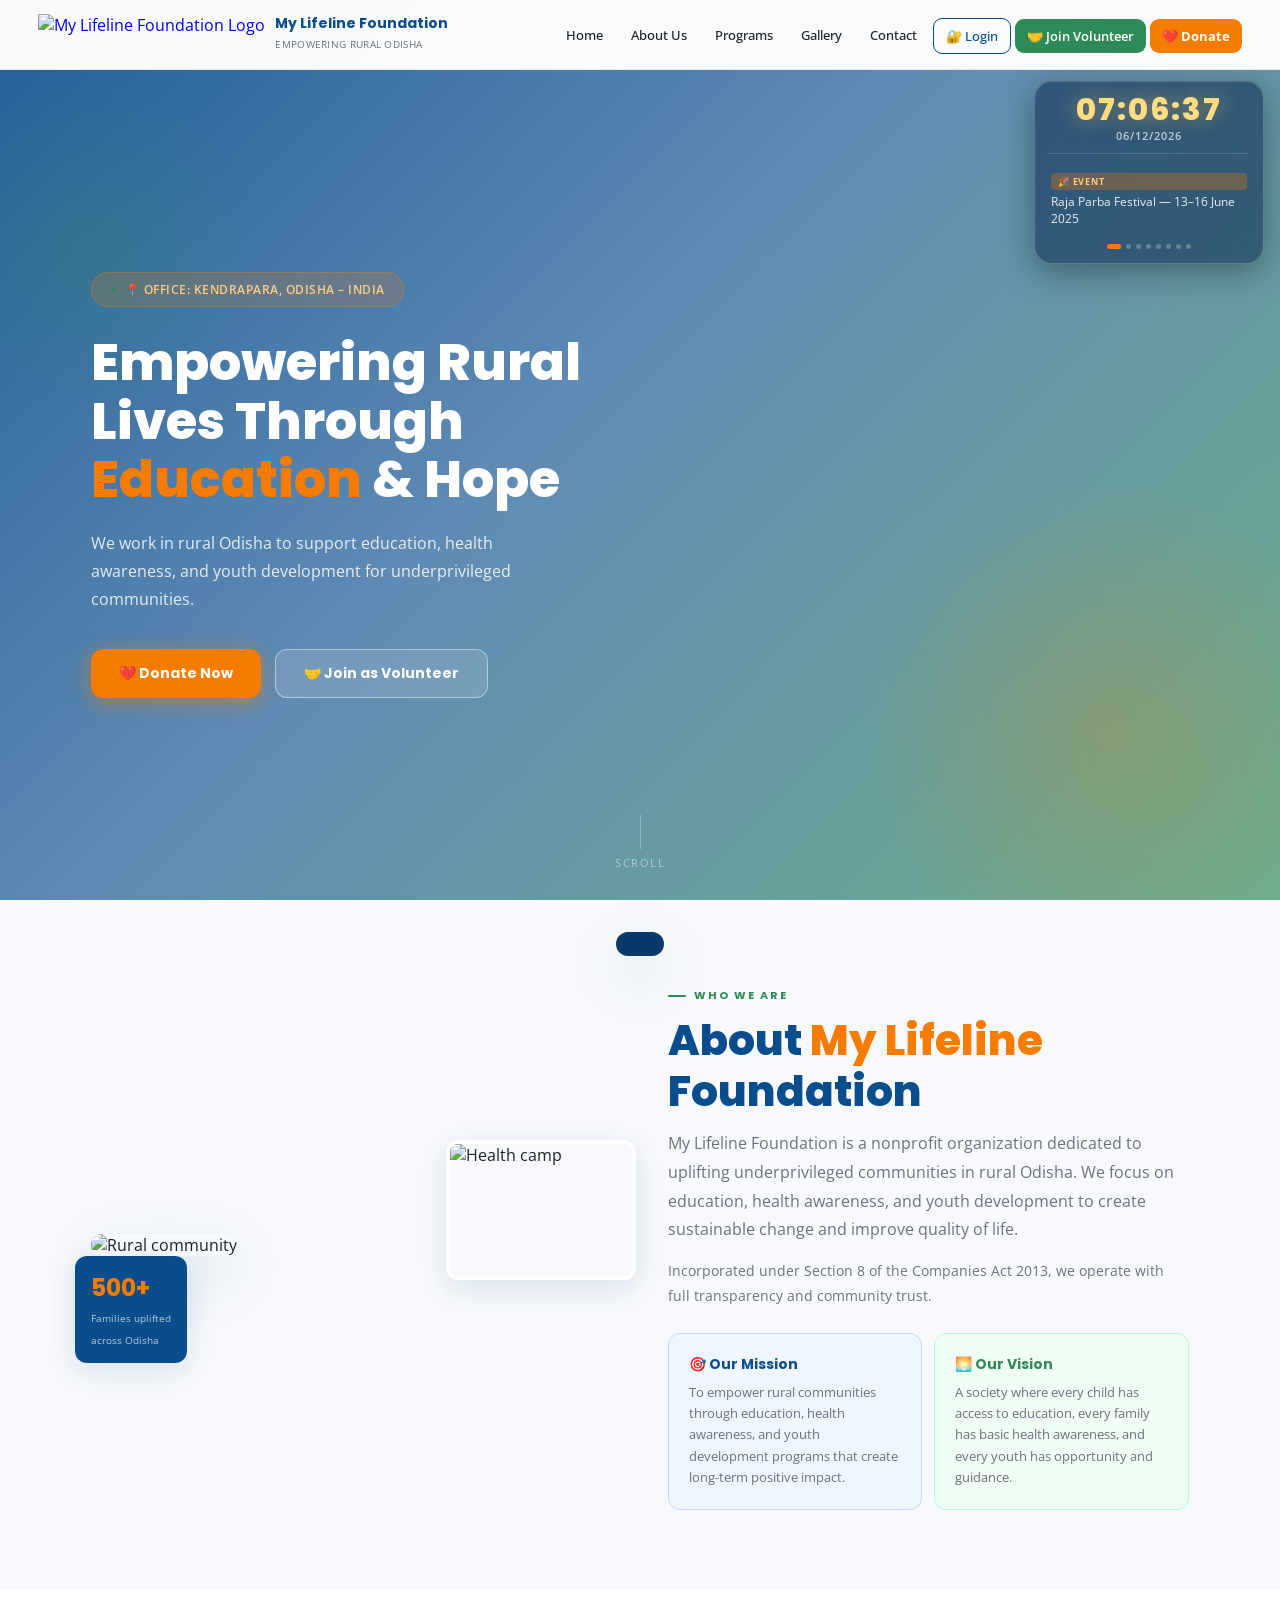
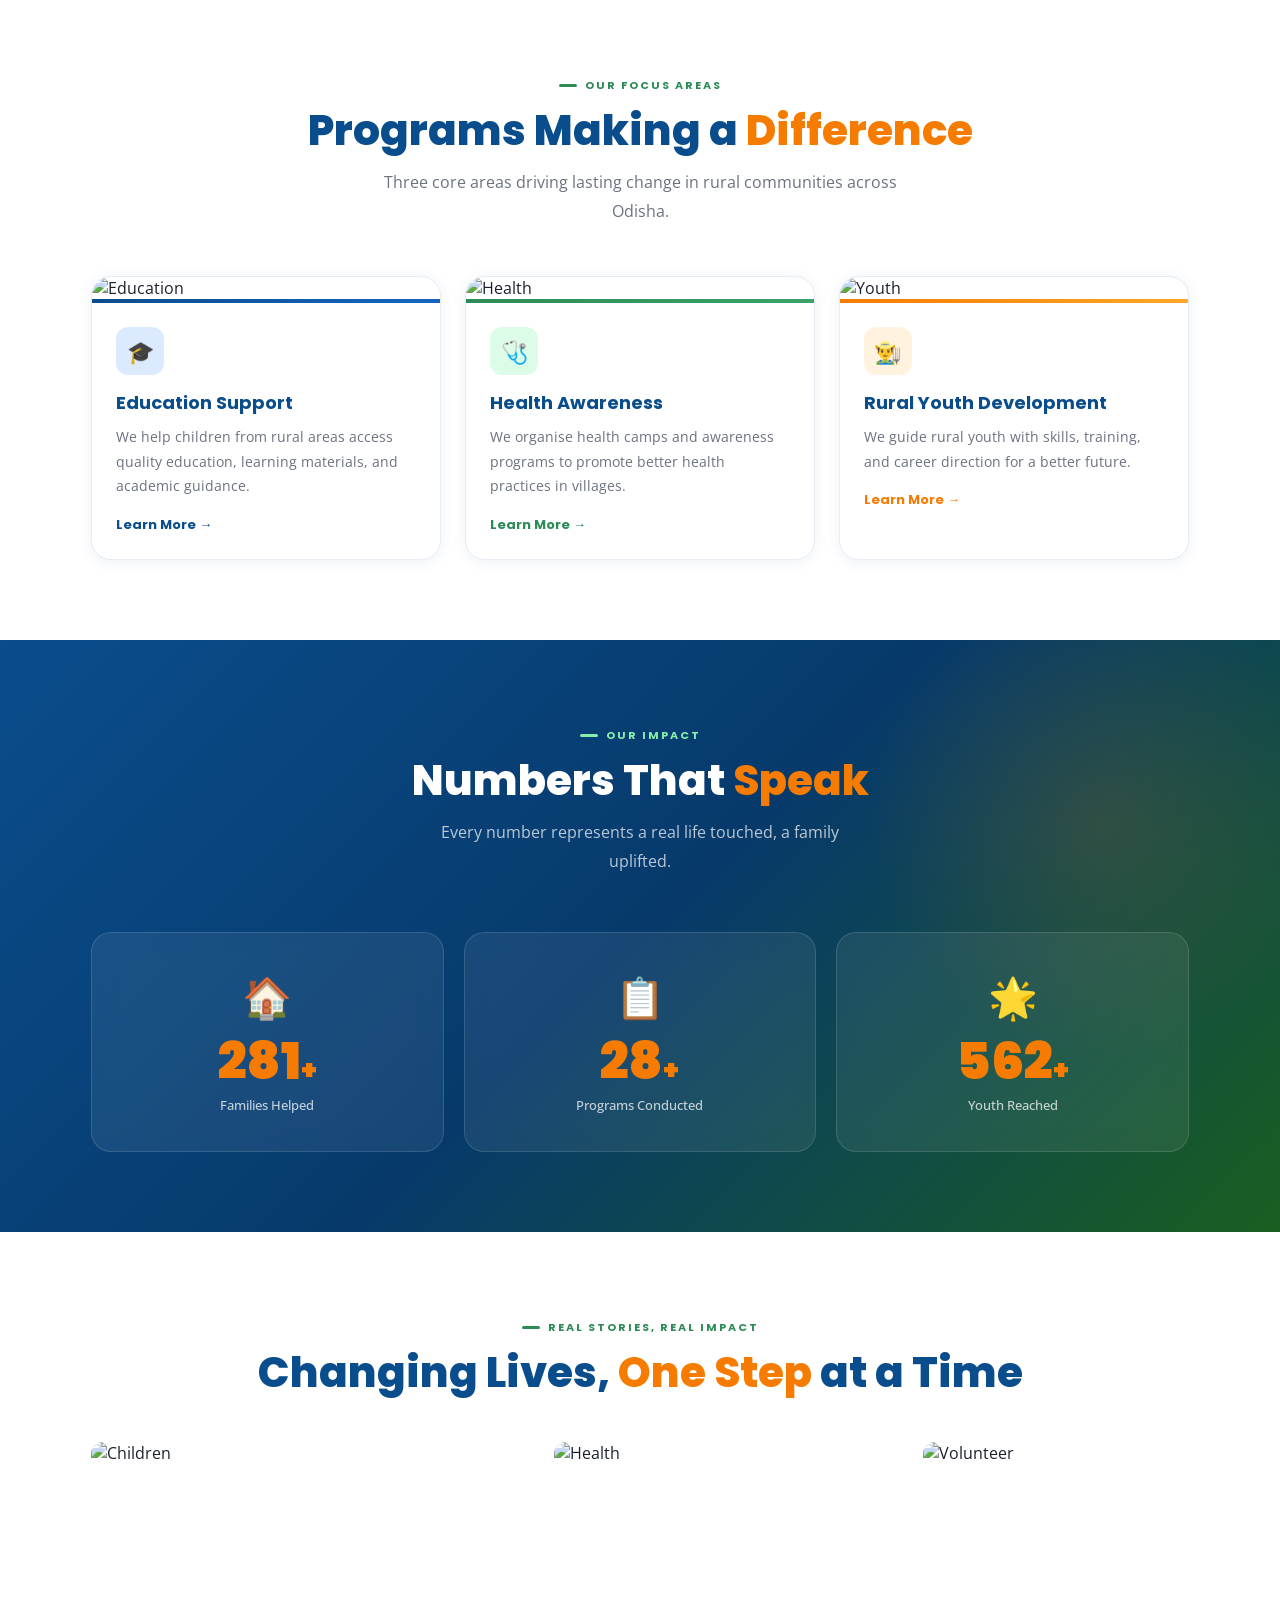
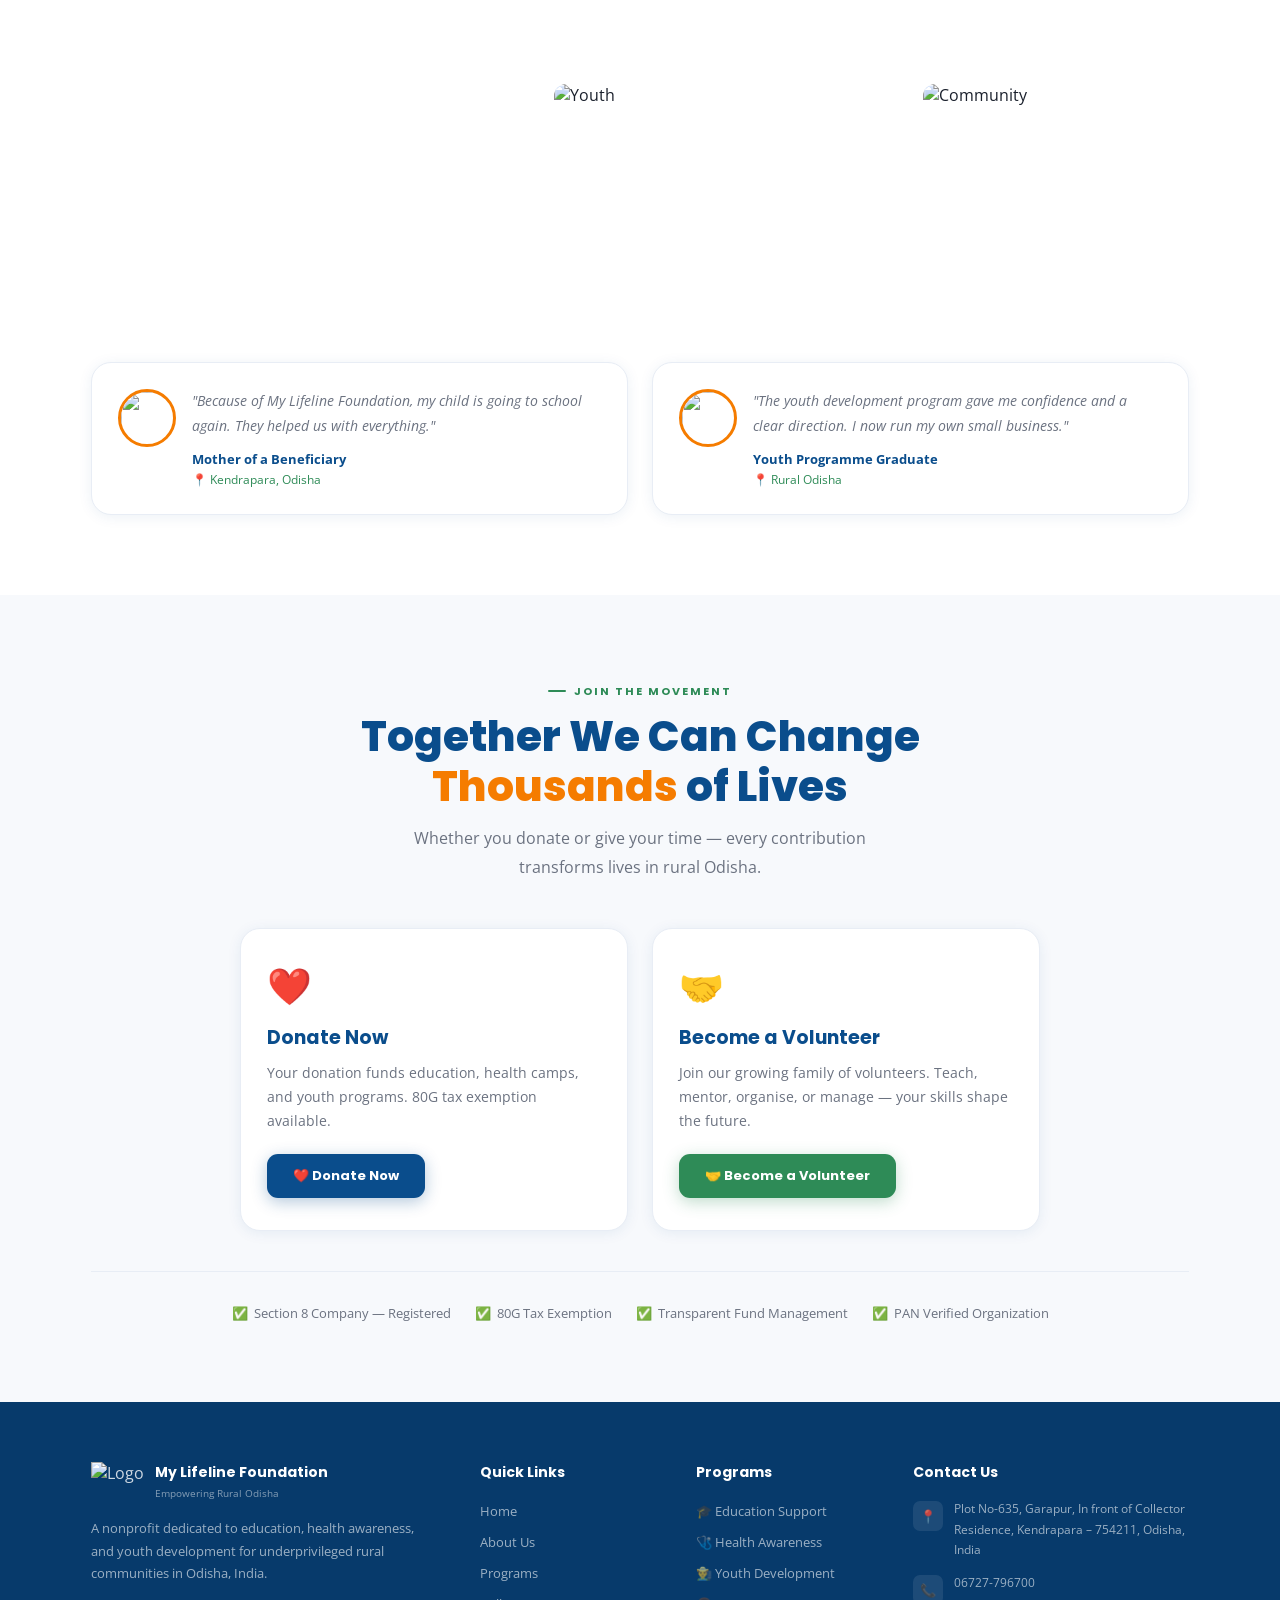
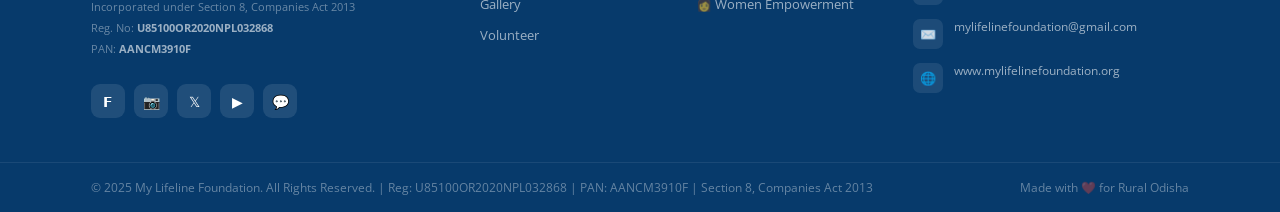
==== commit 9f6419d9: "Update index.html" ====
--- a/index.html
+++ b/index.html
@@ -60,7 +60,7 @@
    HERO
 ═══════════════════════════════════════════════ */
 .hero{min-height:100vh;display:flex;align-items:center;position:relative;overflow:hidden;padding-top:70px;}
-.hero-bg{position:absolute;inset:0;background:linear-gradient(135deg,rgba(10,77,140,.90) 0%,rgba(10,77,140,.65) 45%,rgba(46,139,87,.70) 100%),url('https://images.unsplash.com/photo-1509062522246-3755977927d7?w=1800&q=80') center/cover no-repeat;}
+.hero-bg{position:absolute;inset:0;background:linear-gradient(135deg,rgba(10,77,140,.90) 0%,rgba(10,77,140,.65) 45%,rgba(46,139,87,.70) 100%),url('pexels-pixabay-159632') center/cover no-repeat;}
 .hero-g1{position:absolute;bottom:-80px;right:-80px;width:500px;height:500px;background:radial-gradient(circle,rgba(245,124,0,.2) 0%,transparent 70%);border-radius:50%;pointer-events:none;}
 .hero-g2{position:absolute;top:80px;left:-80px;width:340px;height:340px;background:radial-gradient(circle,rgba(46,139,87,.22) 0%,transparent 70%);border-radius:50%;pointer-events:none;}
 .hero-wrap{position:relative;z-index:2;max-width:1200px;margin:0 auto;padding:0 4%;display:grid;grid-template-columns:1fr 1fr;gap:50px;align-items:center;}
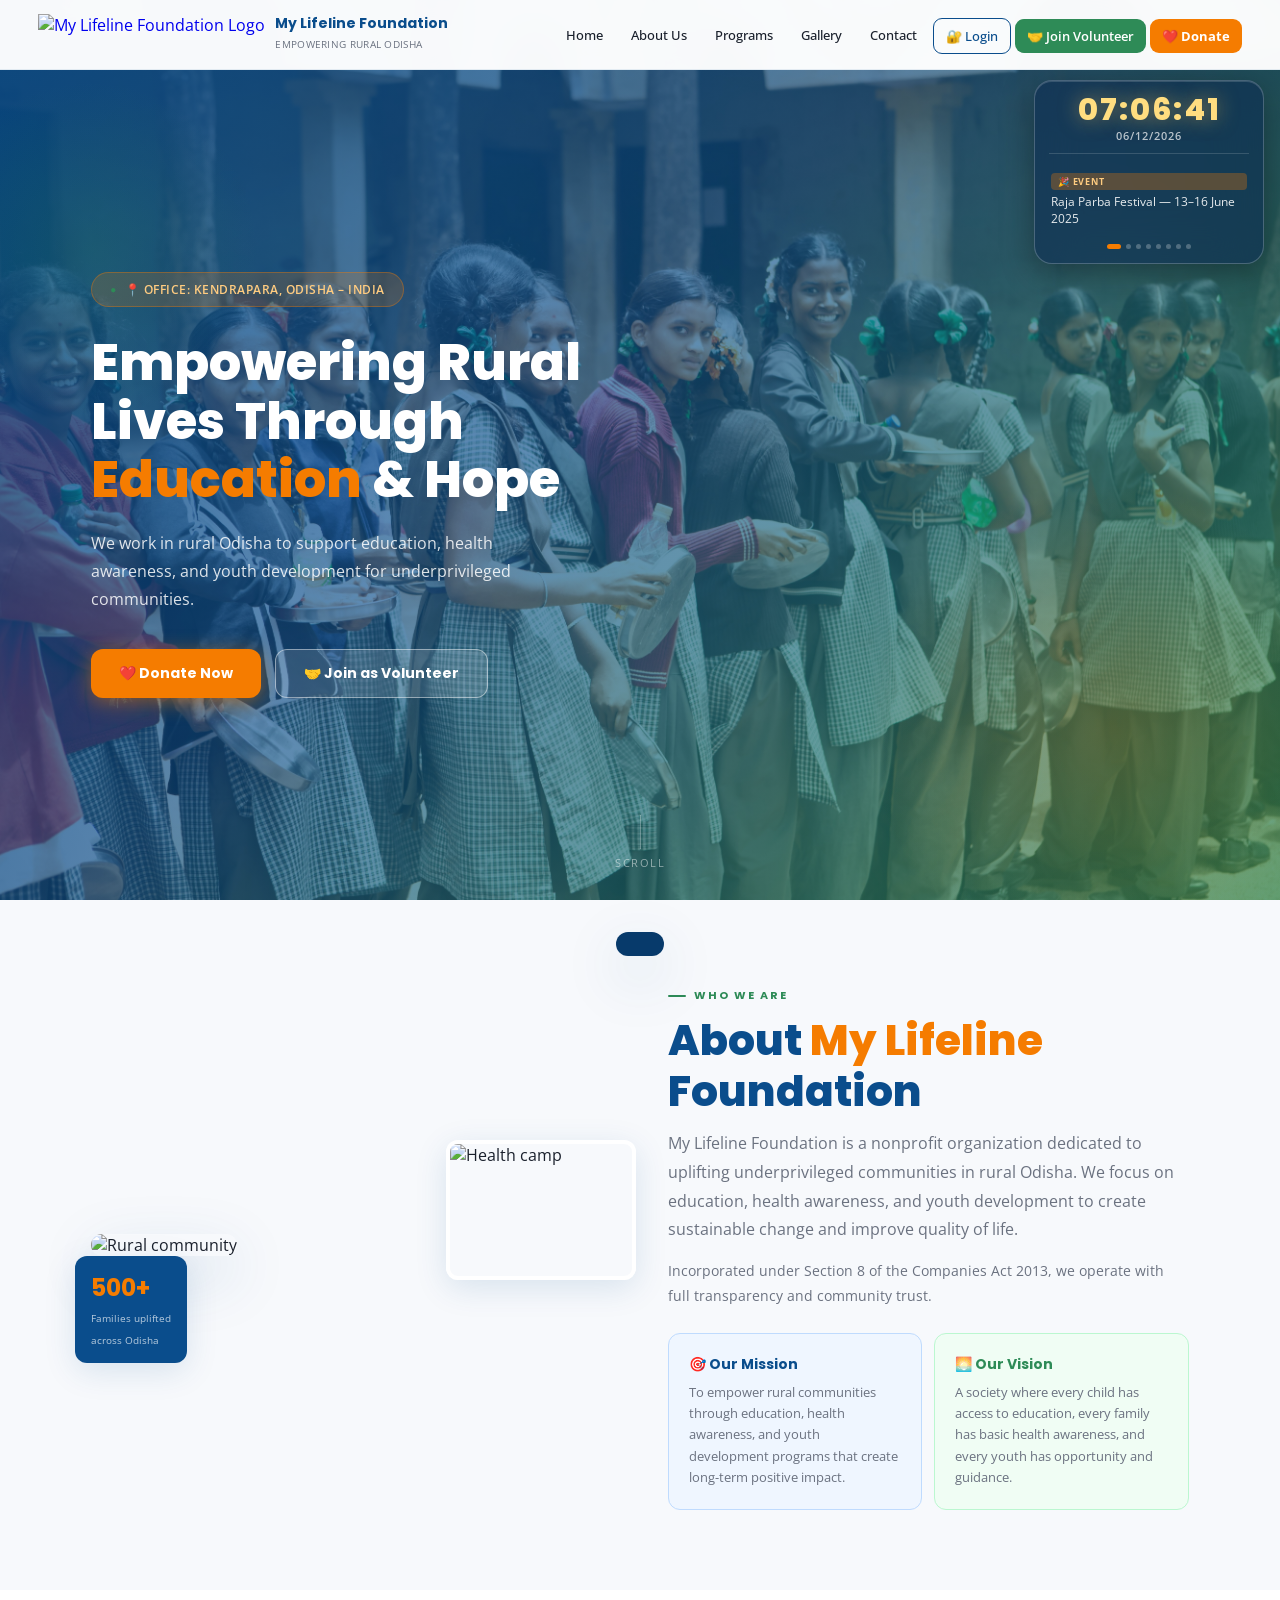
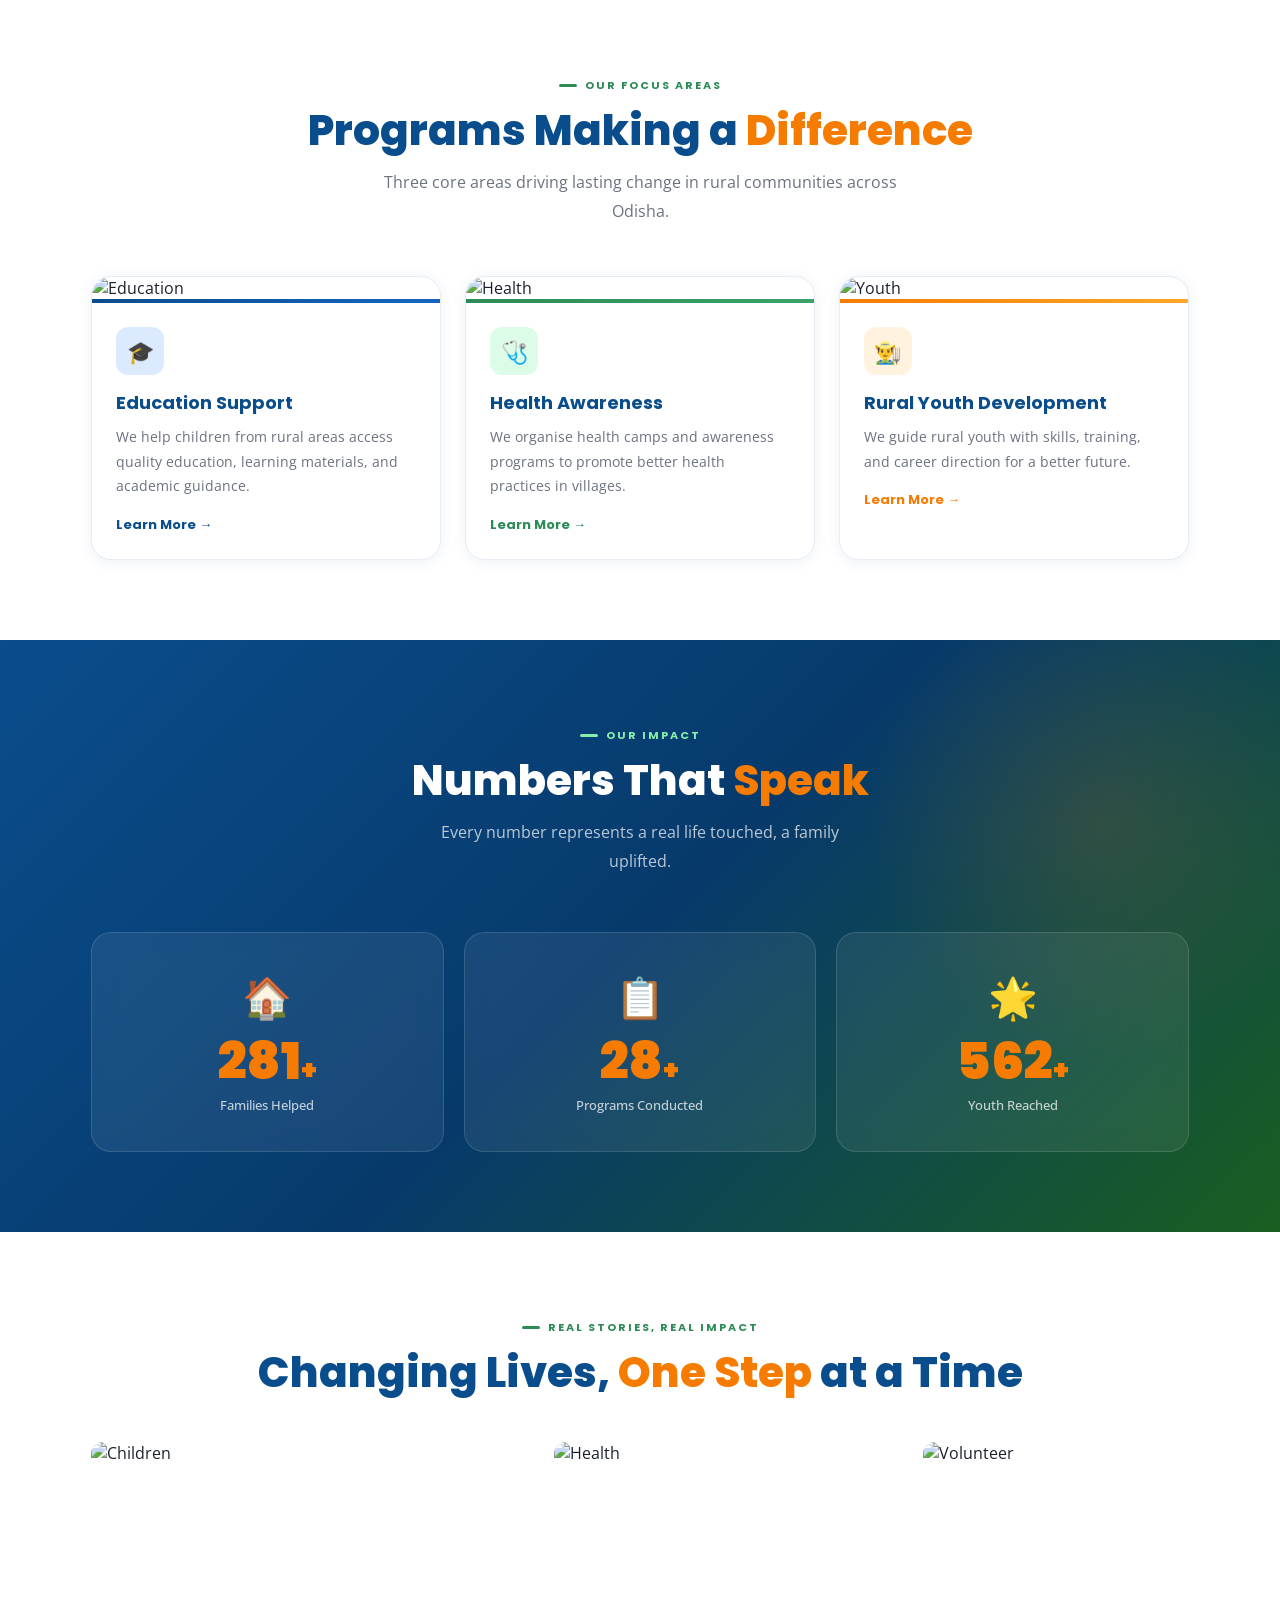
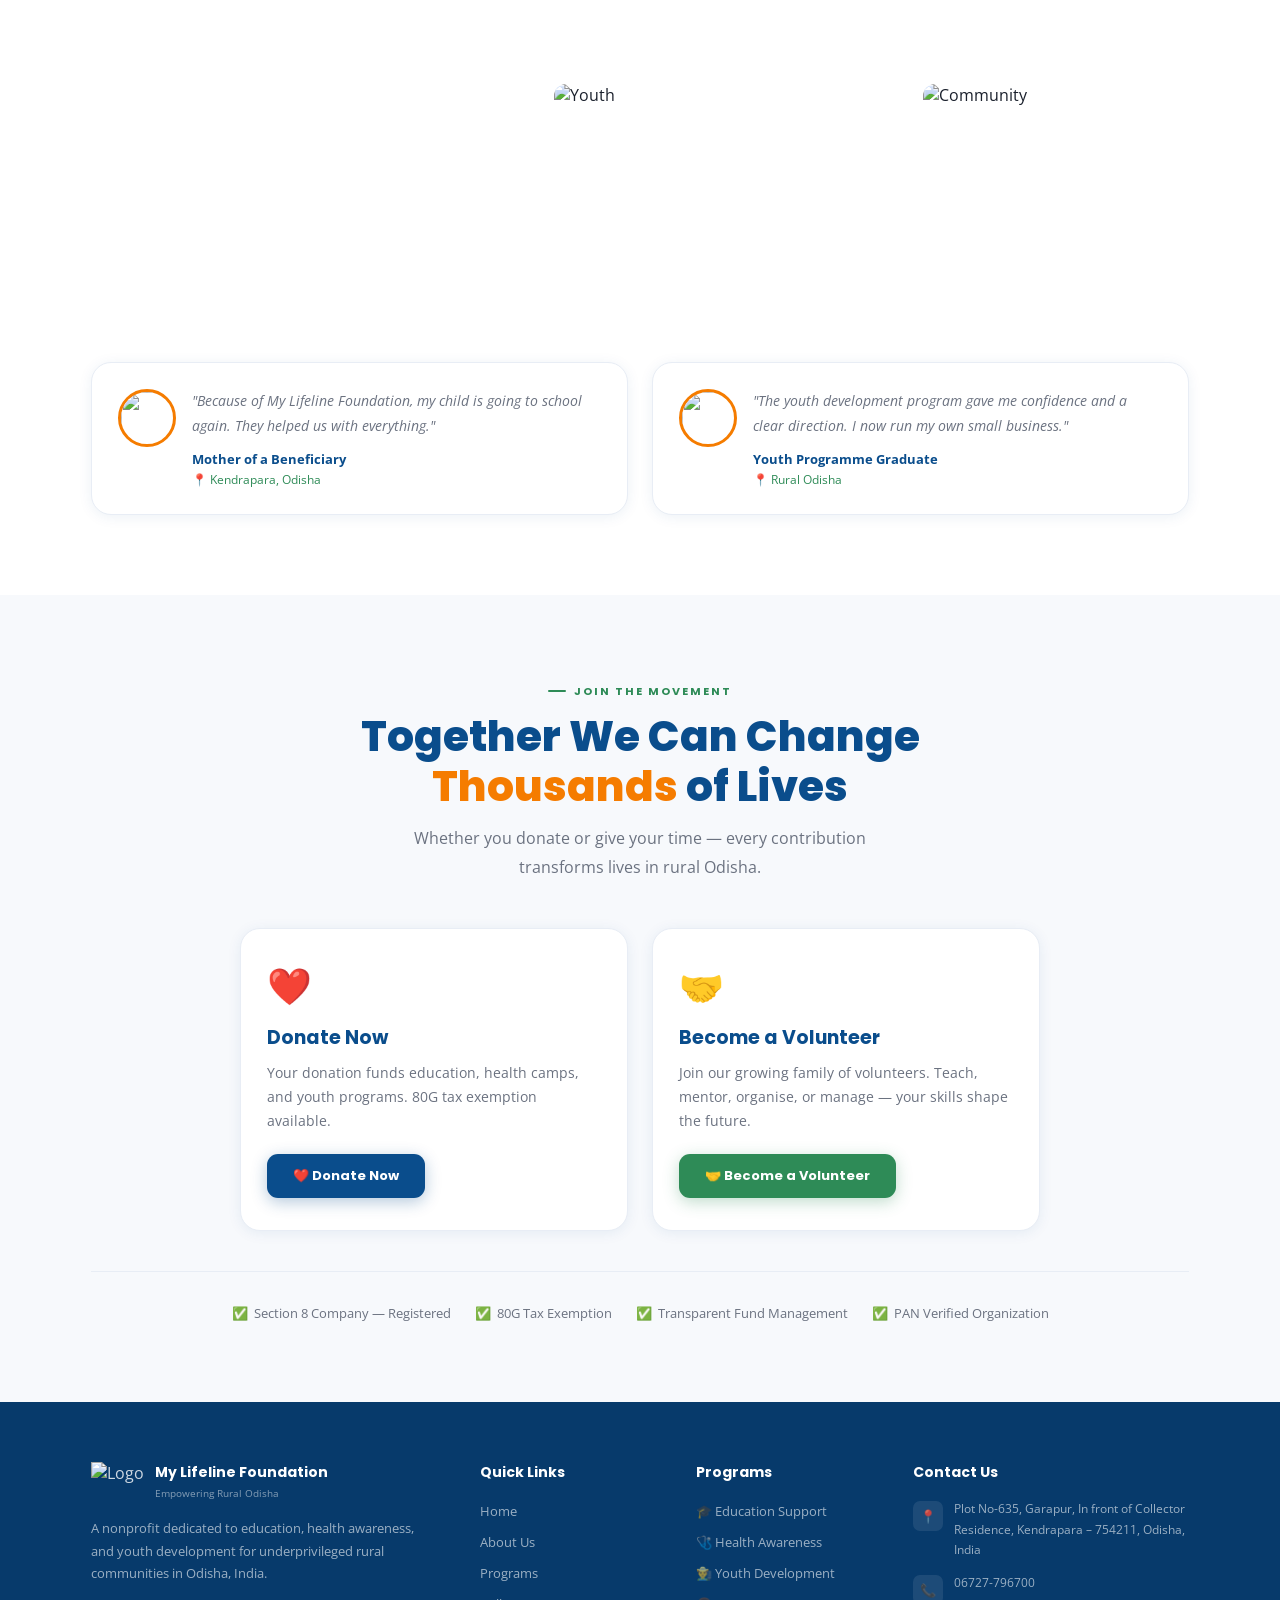
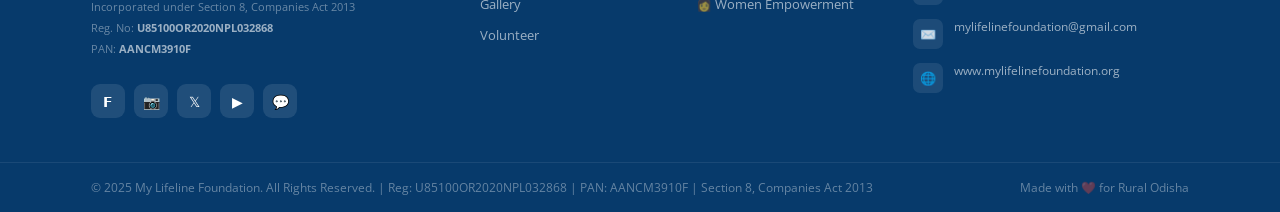
==== commit 3cd6481d: "Update index.html" ====
--- a/index.html
+++ b/index.html
@@ -60,7 +60,7 @@
    HERO
 ═══════════════════════════════════════════════ */
 .hero{min-height:100vh;display:flex;align-items:center;position:relative;overflow:hidden;padding-top:70px;}
-.hero-bg{position:absolute;inset:0;background:linear-gradient(135deg,rgba(10,77,140,.90) 0%,rgba(10,77,140,.65) 45%,rgba(46,139,87,.70) 100%),url('pexels-pixabay-159632') center/cover no-repeat;}
+.hero-bg{position:absolute;inset:0;background:linear-gradient(135deg,rgba(10,77,140,.90) 0%,rgba(10,77,140,.65) 45%,rgba(46,139,87,.70) 100%),url('pexels-pixabay-159632.jpg') center/cover no-repeat;}
 .hero-g1{position:absolute;bottom:-80px;right:-80px;width:500px;height:500px;background:radial-gradient(circle,rgba(245,124,0,.2) 0%,transparent 70%);border-radius:50%;pointer-events:none;}
 .hero-g2{position:absolute;top:80px;left:-80px;width:340px;height:340px;background:radial-gradient(circle,rgba(46,139,87,.22) 0%,transparent 70%);border-radius:50%;pointer-events:none;}
 .hero-wrap{position:relative;z-index:2;max-width:1200px;margin:0 auto;padding:0 4%;display:grid;grid-template-columns:1fr 1fr;gap:50px;align-items:center;}
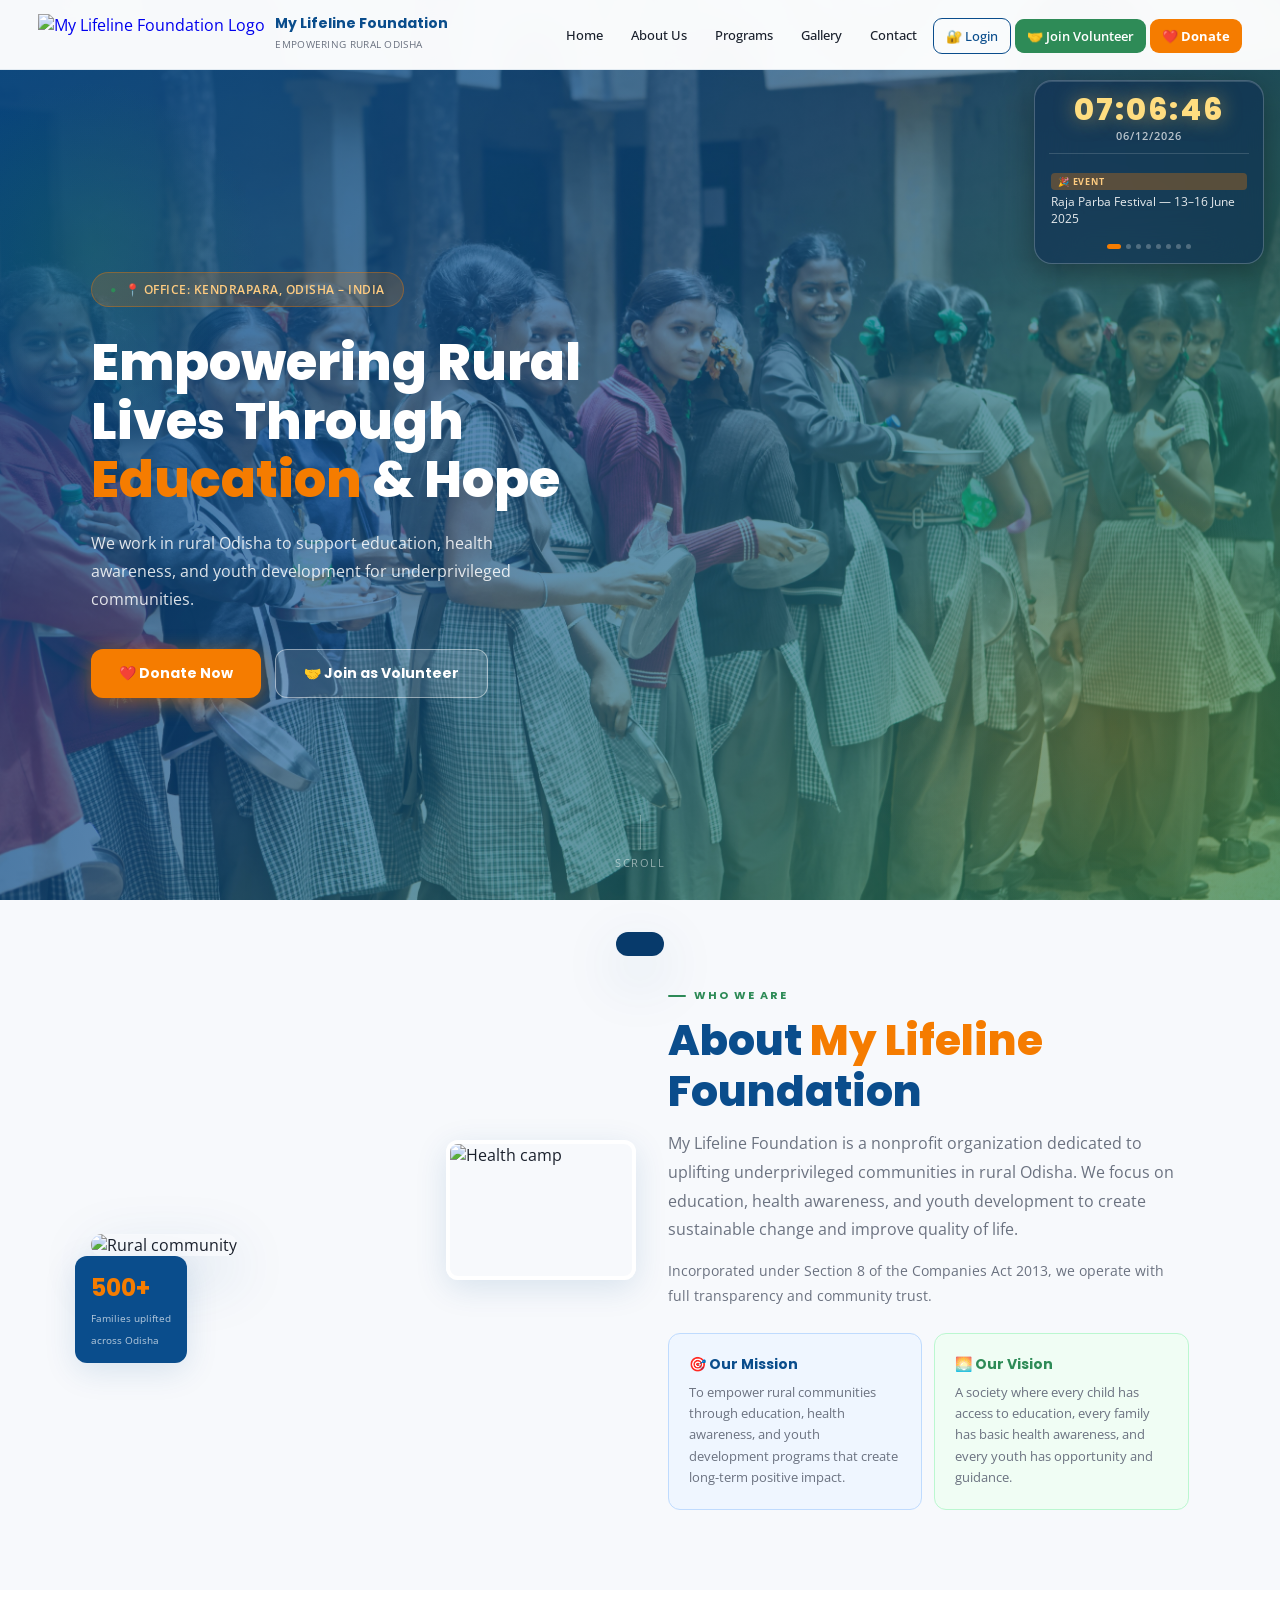
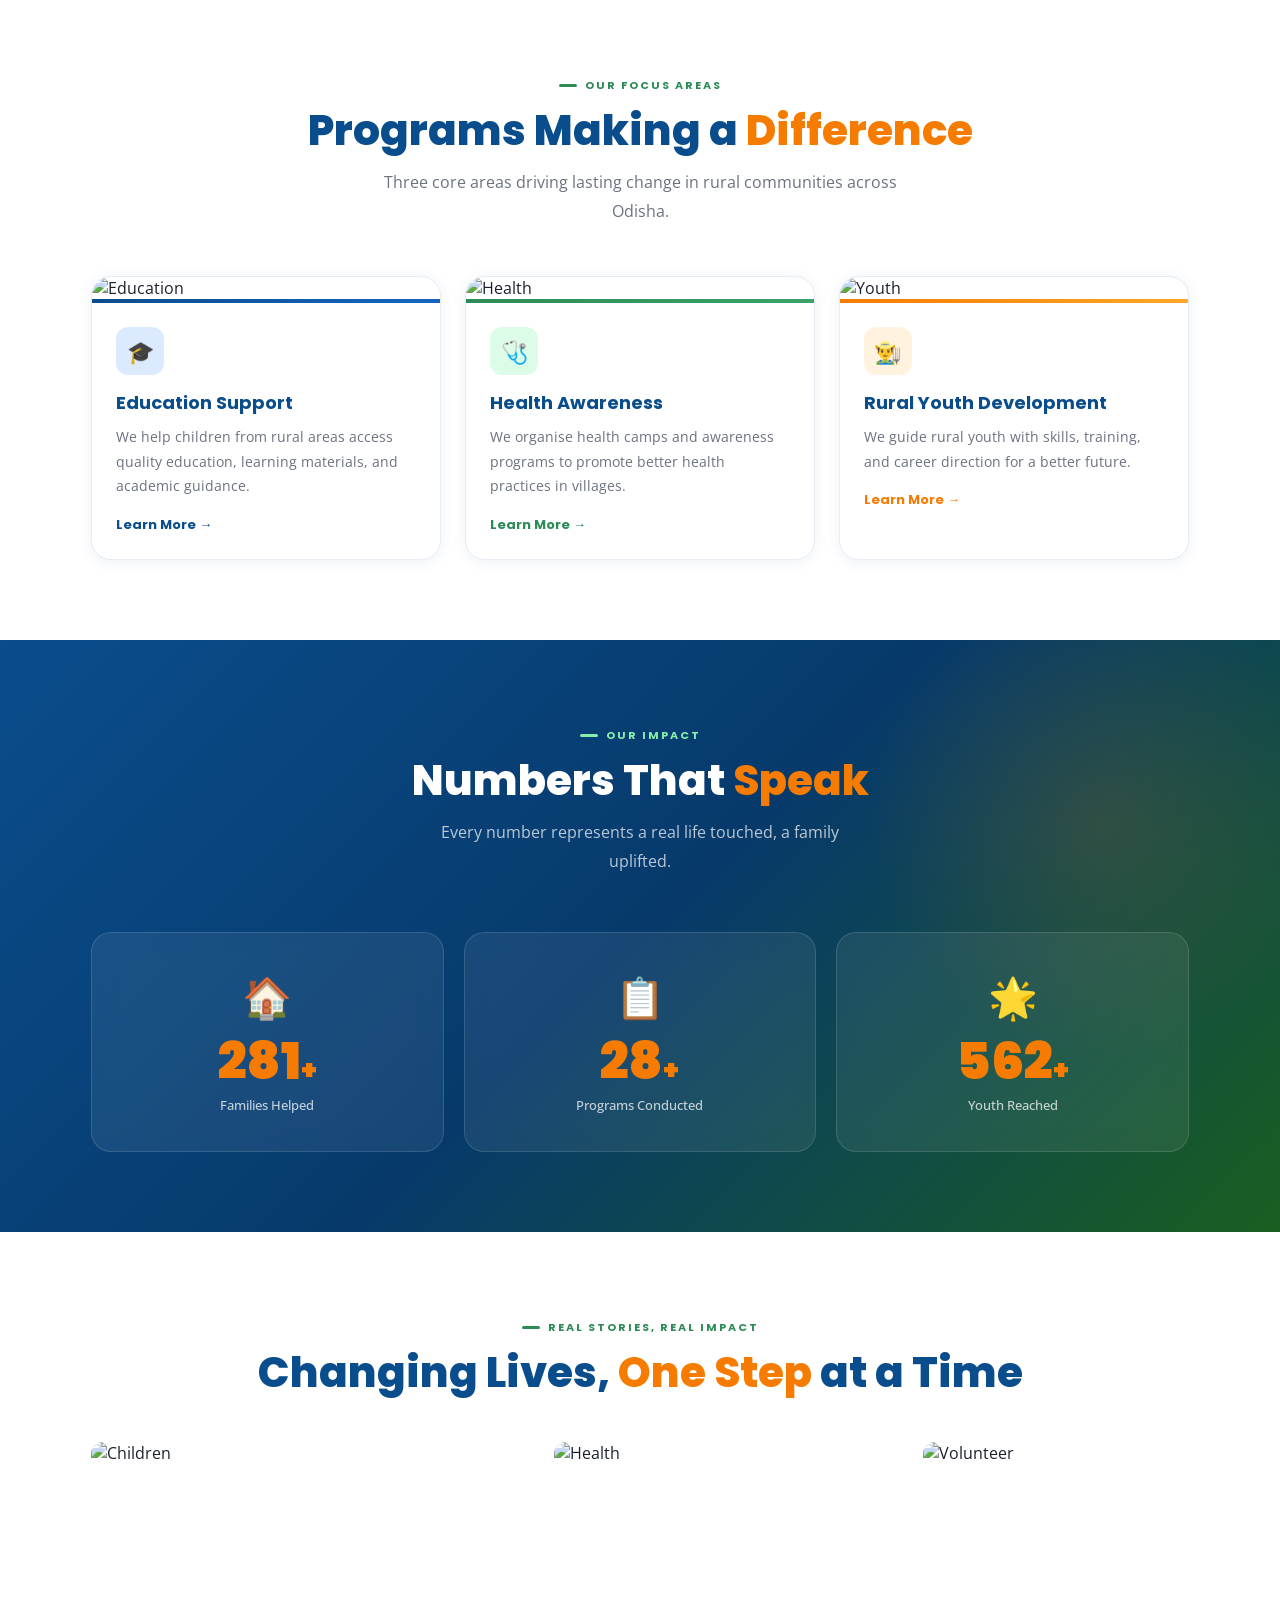
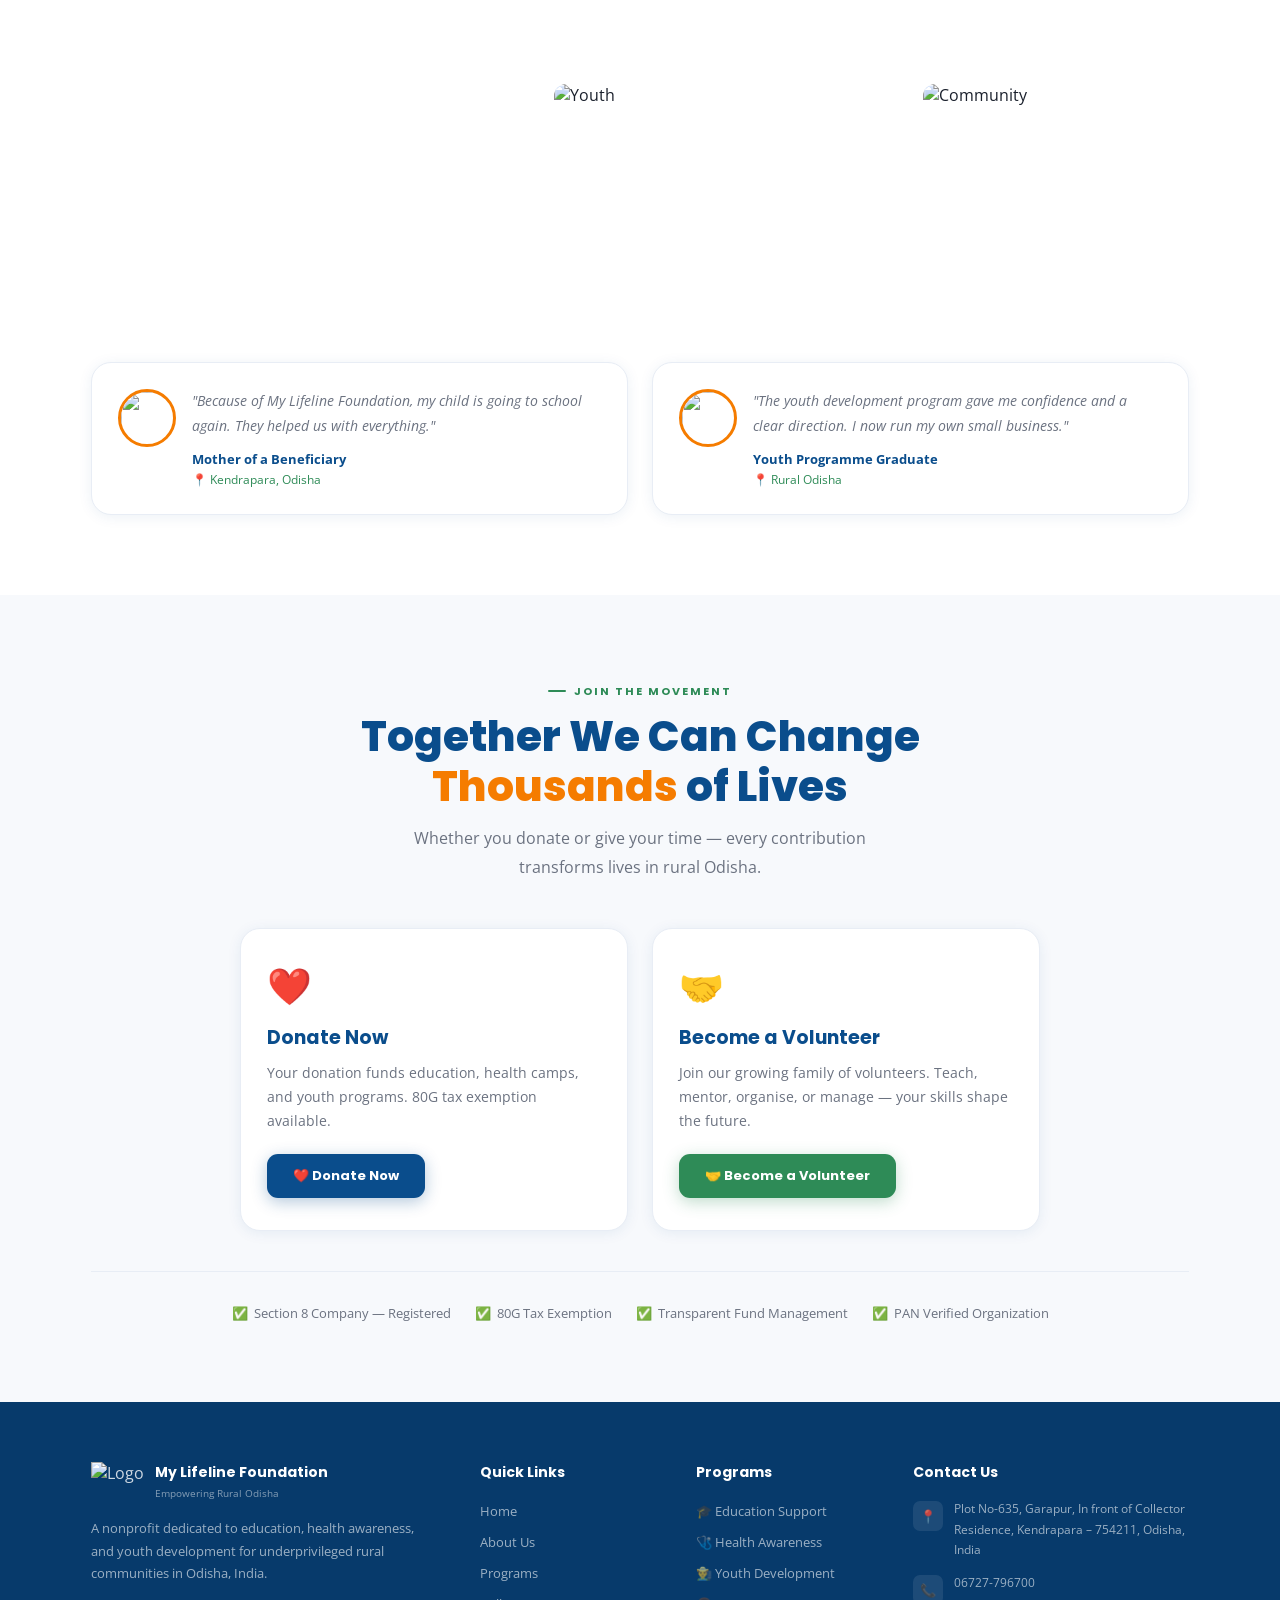
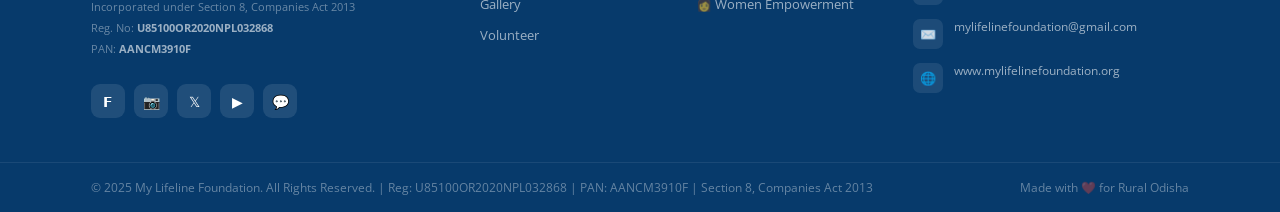
==== commit d938d012: "Update index.html" ====
--- a/index.html
+++ b/index.html
@@ -641,6 +641,7 @@
       <span>Empowering Rural Odisha</span>
     </div>
   </a>
+</div>
   <div class="nav-links" id="navLinks">
     <a href="#">Home</a>
     <a href="#about">About Us</a>
